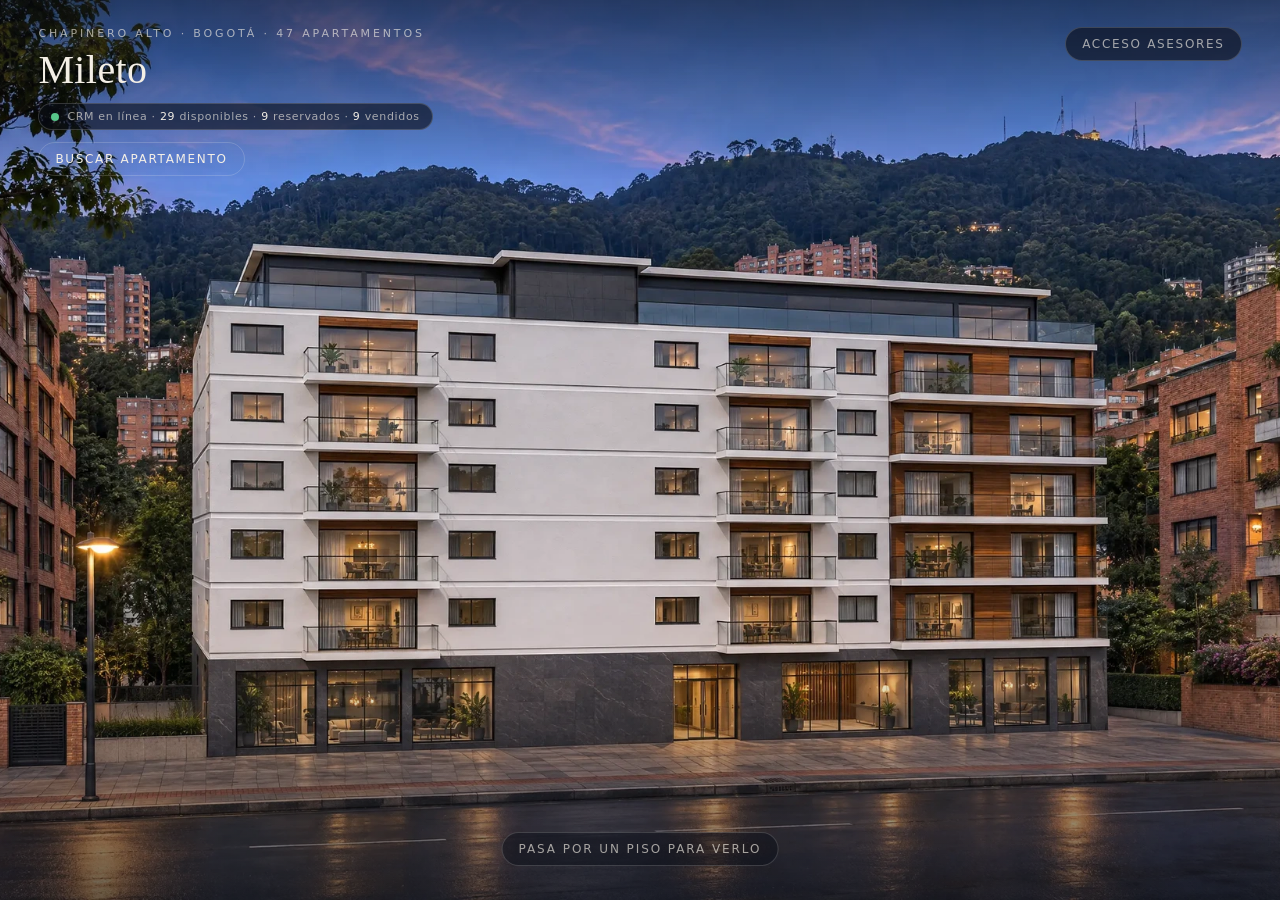
==== index.html @ 4ef86bf5 "Demo del showroom Mileto (sitio estatico) Co-Authored-By: Claude Fable 5.2 <noreply@anthropic.com>" ====
<!doctype html>
<html lang="es">
<head>
<meta charset="utf-8">
<meta name="viewport" content="width=device-width, initial-scale=1, viewport-fit=cover">
<title>Mileto · Showroom</title>
<style>
  :root {
    --fondo: #0a0f1a;
    --tinta: #f4efe6;
    --suave: rgba(244, 239, 230, .64);
    --linea: rgba(244, 239, 230, .18);
    --panel: rgba(10, 14, 24, .78);
    --acento: #e0b073;
    --entra: 900ms;               /* lo que dura meterse de una vista a la siguiente */
    --curva: cubic-bezier(.65, 0, .35, 1);
  }
  * { box-sizing: border-box; }
  html, body { height: 100%; margin: 0; background: var(--fondo); color: var(--tinta); overflow: hidden;
    font-family: "Segoe UI", system-ui, -apple-system, Roboto, Helvetica, Arial, sans-serif;
    -webkit-font-smoothing: antialiased; }
  button { font: inherit; color: inherit; }
  .sobre { font-size: 11px; letter-spacing: .26em; text-transform: uppercase; color: var(--suave); }
  .serif { font-family: Georgia, "Times New Roman", serif; font-weight: 400; }

  /* Tres vistas apiladas: fachada, planta y apartamento. `data-vista` en el
     body dice cual manda; las otras se funden. */
  .vista { position: fixed; inset: 0; opacity: 0; pointer-events: none; transition: opacity 520ms ease; }
  body[data-vista="fachada"] #fachada,
  body[data-vista="planta"] #planta,
  body[data-vista="apto"] #apto,
  body[data-vista="estancia"] #estancia { opacity: 1; pointer-events: auto; transition-delay: 380ms; }

  /* --- enlace con el CRM: el indicador, los avisos y la reserva -------------------- */
  #enlace { display: inline-flex; align-items: center; gap: 8px; margin-top: 10px; padding: 6px 12px; border-radius: 999px;
    background: rgba(10, 14, 24, .62); border: 1px solid var(--linea); font-size: 11px; letter-spacing: .06em;
    color: var(--suave); pointer-events: none; }
  #enlace i { width: 8px; height: 8px; border-radius: 50%; background: #b9534f; flex: none; }
  #enlace.vivo i { background: #57c58a; animation: pulso 2.2s infinite; }
  @keyframes pulso { 0% { box-shadow: 0 0 0 0 rgba(87, 197, 138, .6); } 70% { box-shadow: 0 0 0 8px rgba(87, 197, 138, 0); }
                     100% { box-shadow: 0 0 0 0 rgba(87, 197, 138, 0); } }
  #enlace b { font-weight: 500; color: var(--tinta); }
  #avisos { position: fixed; left: clamp(12px, 2vw, 28px); bottom: clamp(12px, 3vh, 28px); z-index: 40; display: flex;
    flex-direction: column-reverse; gap: 8px; pointer-events: none; max-width: min(360px, calc(100vw - 24px)); }
  .aviso { display: flex; gap: 10px; align-items: flex-start; padding: 11px 14px; border-radius: 8px;
    background: rgba(10, 14, 24, .92); border: 1px solid var(--linea); box-shadow: 0 12px 34px rgba(0, 0, 0, .45);
    font-size: 13px; line-height: 1.4; animation: aviso-entra 420ms var(--curva); transition: opacity 500ms ease, transform 500ms ease; }
  .aviso.fuera { opacity: 0; transform: translateX(-14px); }
  .aviso i { width: 8px; height: 8px; border-radius: 50%; margin-top: 6px; flex: none; background: var(--acento); }
  .aviso.vendido i { background: #8b94a9; } .aviso.disponible i { background: #57c58a; }
  .aviso small { display: block; color: var(--suave); font-size: 11px; letter-spacing: .08em; text-transform: uppercase; margin-top: 2px; }
  @keyframes aviso-entra { from { opacity: 0; transform: translateY(14px); } }
  /* El cambio de estado de una unidad en la planta se ve: un latido. */
  .unidad.latido { animation: latido 1500ms ease; }
  @keyframes latido { 0% { transform: scale(1); } 18% { transform: scale(1.07); } 100% { transform: scale(1); } }
  .unidad.latido .chapa { background: var(--acento); border-color: var(--acento); color: #14100a; }
  #reserva { margin-top: 14px; }
  #reserva form { display: grid; gap: 8px; }
  #reserva input { width: 100%; padding: 9px 11px; border-radius: 3px; border: 1px solid var(--linea);
    background: rgba(244, 239, 230, .06); color: var(--tinta); font: inherit; font-size: 14px; }
  #reserva input:focus { outline: none; border-color: var(--acento); }
  #reserva .boton { margin-top: 0; }
  #reserva .boton[disabled] { opacity: .4; cursor: default; border-color: var(--linea); color: var(--suave); }
  #reserva .boton[disabled]:hover { background: transparent; color: var(--suave); }
  #reserva p { margin: 8px 0 0; font-size: 12px; color: var(--suave); line-height: 1.45; }

  /* --- capas: buscador, comparador y cotizador ------------------------------------- */
  .capa { position: fixed; inset: 0; z-index: 30; display: grid; place-items: center; padding: clamp(8px, 3vw, 40px);
    background: rgba(6, 9, 16, .74); backdrop-filter: blur(10px); -webkit-backdrop-filter: blur(10px);
    opacity: 0; pointer-events: none; transition: opacity 300ms ease-out; }
  .capa.abierta { opacity: 1; pointer-events: auto; }
  .capa .hoja { width: min(960px, 100%); max-height: 100%; display: flex; flex-direction: column; overflow: hidden;
    background: #0e1424; border: 1px solid var(--linea); border-radius: 8px; box-shadow: 0 30px 90px rgba(0, 0, 0, .55);
    transform: translateY(14px); transition: transform 300ms ease-out; }
  #cotizador .hoja { width: min(820px, 100%); }
  .capa.abierta .hoja { transform: none; }
  .capa header { display: flex; align-items: flex-start; justify-content: space-between; gap: 16px; padding: 18px 22px 12px; }
  .capa h2 { margin: 4px 0 0; font-size: clamp(20px, 2.4vw, 28px); }
  .capa .cuerpo { overflow: auto; padding: 0 22px 18px; min-height: 0; }
  .capa .pie { display: flex; align-items: center; justify-content: space-between; gap: 12px; flex-wrap: wrap;
    padding: 12px 22px; border-top: 1px solid var(--linea); font-size: 12px; color: var(--suave); }
  .capa .pie .boton { width: auto; margin: 0; }
  .capa .pie .boton[disabled] { opacity: .35; cursor: default; }
  .capa .pie .boton[disabled]:hover { background: transparent; color: var(--acento); }
  .abre-buscador { pointer-events: auto; margin-top: 12px; display: block; background: rgba(10, 14, 24, .62); }
  .barra .abre-buscador { margin-top: 0; }
  #acceso { position: absolute; z-index: 3; right: clamp(16px, 3vw, 44px); top: clamp(14px, 3vh, 34px); margin: 0;
    text-decoration: none; color: var(--suave); background: rgba(10, 14, 24, .62); }
  /* El panel de asesores vive dentro del showroom: una capa a casi toda la pantalla. */
  #panel-crm { padding: clamp(6px, 1.6vw, 22px); }
  #panel-crm .hoja { width: min(1500px, 100%); height: 100%; }
  #panel-crm header { align-items: center; padding: 12px 18px; border-bottom: 1px solid var(--linea); }
  #panel-crm h2 { font-size: clamp(17px, 2vw, 22px); }
  #marco-crm { flex: 1; width: 100%; min-height: 0; border: 0; background: #0d1220; }
  #acceso:hover, #acceso:focus-visible { color: var(--tinta); }
  .filtros { display: flex; flex-wrap: wrap; gap: 10px 20px; align-items: center; padding: 4px 22px 14px;
    border-bottom: 1px solid var(--linea); }
  .chips { display: flex; gap: 6px; flex-wrap: wrap; }
  .chip { padding: 7px 13px; border-radius: 999px; border: 1px solid var(--linea); background: transparent; cursor: pointer;
    font-size: 12px; color: var(--suave); transition: background 200ms ease, color 200ms ease, border-color 200ms ease; }
  .chip:hover, .chip:focus-visible { border-color: var(--acento); color: var(--tinta); outline: none; }
  .chip[aria-pressed="true"] { background: var(--acento); border-color: var(--acento); color: #14100a; }
  .filtros label, .ajustes label { display: flex; align-items: center; gap: 8px; font-size: 11px; letter-spacing: .12em;
    text-transform: uppercase; color: var(--suave); }
  .filtros label b, .ajustes label b { font-weight: 500; color: var(--tinta); letter-spacing: .02em; text-transform: none; font-size: 13px; }
  .capa select, .capa input[type="number"] { padding: 6px 8px; border-radius: 3px; border: 1px solid var(--linea);
    background: #0e1424; color: var(--tinta); font: inherit; font-size: 13px; }
  .capa input[type="range"], .capa input[type="checkbox"] { accent-color: var(--acento); }
  #b-cuenta { padding: 12px 2px 6px; font-size: 12px; letter-spacing: .1em; text-transform: uppercase; color: var(--suave); }
  .fila-u { display: grid; grid-template-columns: 26px 64px 1fr 96px 150px 104px; gap: 12px; align-items: center;
    padding: 10px 8px; border-bottom: 1px solid rgba(244, 239, 230, .08); border-radius: 3px; cursor: pointer;
    font-size: 14px; outline: none; transition: background 160ms ease, opacity 300ms ease; }
  .fila-u:hover, .fila-u:focus-visible { background: rgba(244, 239, 230, .08); }
  .fila-u.apartado { opacity: .62; } .fila-u.vendido { opacity: .4; }
  .fila-u .n { font-family: Georgia, serif; font-size: 19px; }
  .fila-u .t small { display: block; font-size: 11px; color: var(--suave); letter-spacing: .08em; }
  .fila-u .a, .fila-u .p { font-variant-numeric: tabular-nums; }
  .fila-u .a { color: var(--suave); } .fila-u .e { text-align: right; }
  .fila-u input { width: 16px; height: 16px; cursor: pointer; }
  #buscador .comparacion, #buscador.comparando .resultados, #buscador.comparando .filtros { display: none; }
  #buscador.comparando .comparacion { display: block; }
  .tabla { width: 100%; border-collapse: collapse; font-size: 14px; }
  .tabla th, .tabla td { padding: 10px 10px; text-align: left; border-bottom: 1px solid rgba(244, 239, 230, .1); vertical-align: top; }
  .tabla th { font-weight: 400; font-size: 11px; letter-spacing: .14em; text-transform: uppercase; color: var(--suave); white-space: nowrap; }
  .tabla thead th { font-family: Georgia, serif; font-size: 22px; letter-spacing: 0; text-transform: none; color: var(--tinta); }
  .tabla td.num, .tabla td:last-child.num { text-align: right; font-variant-numeric: tabular-nums; white-space: nowrap; }
  .tabla tr.fuerte td { font-family: Georgia, serif; font-size: 19px; color: var(--acento); }
  .tabla .boton { margin: 0; }
  .ajustes { display: grid; grid-template-columns: 1fr 1fr; gap: 14px 26px; padding: 6px 0 16px; }
  .ajustes label { flex-wrap: wrap; justify-content: space-between; }
  .ajustes input[type="range"] { flex: 1 0 100%; }
  .ajustes input[type="number"] { width: 84px; }
  .letra { margin: 14px 0 0; font-size: 11px; line-height: 1.5; color: rgba(244, 239, 230, .5); }
  #acciones .boton { margin-top: 8px; }
  .par { display: flex; gap: 8px; }
  .par .boton { flex: 1; }
  .boton[aria-pressed="true"] { background: rgba(224, 176, 115, .16); }
  .fila-u .fav { font-style: normal; font-size: 12px; color: var(--acento); margin-left: 4px; }
  #q-form { display: grid; grid-template-columns: 1fr 1fr auto; gap: 8px; margin-top: 18px; }
  #q-form .boton { margin: 0; width: auto; }
  .entrada { width: 100%; padding: 9px 11px; border-radius: 3px; border: 1px solid var(--linea);
    background: rgba(244, 239, 230, .06); color: var(--tinta); font: inherit; font-size: 14px; }
  .entrada:focus { outline: none; border-color: var(--acento); }
  /* En la sala de ventas la pantalla es de todos: nada de enlaces hacia fuera. */
  body.sala { user-select: none; -webkit-user-select: none; }
  body.sala .solo-web { display: none !important; }
  @media (max-width: 760px) {
    .fila-u { grid-template-columns: 24px 50px 1fr auto; }
    .fila-u .a, .fila-u .e { display: none; }
    .ajustes, #q-form { grid-template-columns: 1fr; }
    .capa .pie .boton { flex: 1; }
  }
  /* La cotizacion se guarda en PDF con la impresion del navegador: sale sola, en papel claro. */
  @media print {
    :root { --tinta: #14161c; --suave: #555b66; --linea: #c9ccd3; --acento: #7a5320; }
    html, body { height: auto; overflow: visible; background: #fff; }
    .vista, #avisos, #buscador, #panel-crm, .no-papel { display: none !important; }
    #cotizador { position: static; display: block; padding: 0; opacity: 1; background: none; backdrop-filter: none; }
    #cotizador .hoja { width: 100%; max-height: none; background: #fff; border: 0; box-shadow: none; transform: none; }
    #cotizador .cuerpo { overflow: visible; }
    .letra { color: #555b66; }
  }

  /* --- estancia en 360 grados ------------------------------------------------------- */
  #pano { position: absolute; inset: 0; width: 100%; height: 100%; opacity: 0; pointer-events: none;
    touch-action: none; cursor: grab; transition: opacity 520ms ease; }
  #pano.agarrando { cursor: grabbing; }
  #estancia.con-pano #pano { opacity: 1; pointer-events: auto; }
  #estancia.con-pano.cambiando #pano { opacity: 0; }
  #estancia.con-pano #foto-estancia { visibility: hidden; }
  #saltos { position: absolute; inset: 0; pointer-events: none; overflow: hidden; }
  #estancia:not(.con-pano) #saltos, #estancia:not(.con-pano) #pista-pano { display: none; }
  #pista-pano { bottom: clamp(74px, 12vh, 104px); }
  /* El punto para caminar a otra estancia: un aro en el suelo y su nombre. */
  .salto { position: absolute; transform: translate(-50%, -50%); pointer-events: auto; cursor: pointer;
    display: flex; flex-direction: column; align-items: center; gap: 8px; background: none; border: 0; padding: 6px; }
  .salto i { width: 54px; height: 54px; border-radius: 50%; border: 2px solid rgba(255, 244, 224, .95);
    background: rgba(255, 244, 224, .16); box-shadow: 0 0 0 8px rgba(255, 244, 224, .10), 0 6px 22px rgba(0, 0, 0, .5);
    position: relative; transition: transform 220ms var(--curva), background 220ms ease; }
  .salto i::after { content: ""; position: absolute; left: 50%; top: 50%; width: 12px; height: 12px;
    border-top: 2px solid var(--tinta); border-right: 2px solid var(--tinta);
    transform: translate(-50%, -30%) rotate(-45deg); }
  .salto span { padding: 5px 11px; border-radius: 999px; background: rgba(10, 14, 24, .86); border: 1px solid var(--linea);
    font-size: 11px; letter-spacing: .16em; text-transform: uppercase; color: var(--tinta); white-space: nowrap; }
  .salto:hover i, .salto:focus-visible i { transform: scale(1.14); background: rgba(224, 176, 115, .5); }
  .salto:focus-visible { outline: none; }
  #pestanas button .g360 { margin-left: 7px; font-size: 9px; letter-spacing: .08em; opacity: .7; }

  /* --- estancia: la foto a pantalla completa, con la barra y las pestanas encima --- */
  #estancia { background: #06090f; overflow: hidden; }
  #foto-estancia { position: absolute; inset: 0; }
  #foto-estancia img { position: absolute; inset: 0; width: 100%; height: 100%; object-fit: cover;
    opacity: 0; transform: scale(1.04); transition: opacity 560ms ease, transform 1400ms var(--curva); }
  #foto-estancia img.viva { opacity: 1; transform: none; }
  #foto-estancia.espejo { transform: scaleX(-1); }
  #estancia .velo { position: absolute; inset: 0; pointer-events: none; background:
    linear-gradient(180deg, rgba(6,9,15,.62) 0%, rgba(6,9,15,0) 22%, rgba(6,9,15,0) 70%, rgba(6,9,15,.72) 100%); }
  #estancia .barra { position: absolute; left: 0; right: 0; top: 0; }
  #pestanas { position: absolute; left: 50%; bottom: clamp(14px, 3.4vh, 30px); transform: translateX(-50%);
    display: flex; gap: 6px; padding: 5px; max-width: calc(100vw - 24px); overflow-x: auto;
    background: var(--panel); border: 1px solid var(--linea); border-radius: 999px;
    backdrop-filter: blur(14px); -webkit-backdrop-filter: blur(14px); }
  #pestanas button { background: transparent; border: 0; border-radius: 999px; cursor: pointer; white-space: nowrap;
    padding: 9px 16px; font-size: 11px; letter-spacing: .16em; text-transform: uppercase; color: var(--suave);
    transition: background 200ms ease, color 200ms ease; }
  #pestanas button[aria-current="true"] { background: var(--tinta); color: #10141d; }
  #pestanas button:hover, #pestanas button:focus-visible { color: var(--tinta); outline: none; }
  #pestanas button[aria-current="true"]:hover { color: #10141d; }

  /* --- fachada ------------------------------------------------------------------ */
  #fachada { overflow: hidden; }
  /* El marco tiene la proporcion exacta de la imagen: la foto y las franjas
     comparten coordenadas y no se descuadran al cambiar la ventana. */
  #marco { position: absolute; left: 50%; top: 50%; transform: translate(-50%, -50%) scale(1);
    will-change: transform; transition: transform var(--entra) var(--curva); }
  #marco img { position: absolute; inset: 0; width: 100%; height: 100%; display: block;
    user-select: none; -webkit-user-drag: none; }
  svg.zonas { position: absolute; inset: 0; width: 100%; height: 100%; overflow: visible; }
  svg.zonas .zona { fill: rgba(255, 244, 224, 0); stroke: rgba(255, 240, 214, 0); stroke-width: 1.8;
    vector-effect: non-scaling-stroke; stroke-linejoin: round; cursor: pointer; pointer-events: all;
    transition: fill 180ms ease, stroke 180ms ease; outline: none; }
  #franjas .zona.activo { fill: rgba(255, 244, 224, .20); stroke: rgba(255, 240, 214, .96);
    filter: drop-shadow(0 0 10px rgba(255, 226, 170, .55)); }
  #sombra { position: absolute; inset: 0; pointer-events: none; background:
    linear-gradient(180deg, rgba(8,11,18,.55) 0%, rgba(8,11,18,0) 20%, rgba(8,11,18,0) 72%,
                    rgba(8,11,18,.62) 100%); }
  #cabecera { position: absolute; left: clamp(16px, 3vw, 44px); top: clamp(14px, 3vh, 34px); pointer-events: none; }
  #cabecera h1 { margin: 6px 0 0; font-size: clamp(24px, 3.2vw, 40px); letter-spacing: .01em; }

  #ficha { position: absolute; z-index: 4; min-width: 236px; max-width: 300px; padding: 14px 16px;
    background: var(--panel); border: 1px solid var(--linea); border-radius: 4px;
    backdrop-filter: blur(14px); -webkit-backdrop-filter: blur(14px);
    opacity: 0; transform: translateY(6px); pointer-events: none;
    transition: opacity 200ms ease, transform 200ms ease; }
  #ficha.visible { opacity: 1; transform: none; pointer-events: auto; }
  #ficha .fila { display: flex; align-items: flex-start; gap: 14px; }
  #ficha .num { font-family: Georgia, serif; font-size: 42px; line-height: .9; }
  #ficha .num small { display: block; font-family: "Segoe UI", system-ui, sans-serif; font-size: 10px;
    letter-spacing: .24em; color: var(--suave); margin-bottom: 6px; }
  #ficha h2 { margin: 2px 0 6px; font-size: 19px; }
  #ficha ul { list-style: none; margin: 0; padding: 0; font-size: 13px; line-height: 1.55; color: var(--suave); }
  .boton { margin-top: 12px; width: 100%; padding: 9px 12px; background: transparent; cursor: pointer;
    border: 1px solid rgba(224, 176, 115, .7); border-radius: 2px; color: var(--acento);
    font-size: 11px; letter-spacing: .2em; text-transform: uppercase;
    transition: background 200ms ease, color 200ms ease; }
  .boton:hover, .boton:focus-visible { background: var(--acento); color: #14100a; outline: none; }
  #guia { position: absolute; z-index: 3; height: 1px; background: rgba(255, 240, 214, .8);
    opacity: 0; pointer-events: none; transition: opacity 200ms ease; }
  #guia.visible { opacity: 1; }
  .pista { position: absolute; left: 50%; bottom: clamp(16px, 4vh, 34px); transform: translateX(-50%); z-index: 3;
    font-size: 12px; letter-spacing: .16em; text-transform: uppercase; color: var(--suave);
    padding: 9px 16px; border-radius: 999px; background: rgba(10, 14, 24, .5); border: 1px solid var(--linea);
    pointer-events: none; transition: opacity 500ms ease; white-space: nowrap; }
  .pista.vista-ya { opacity: 0; }

  /* --- planta y apartamento: barra arriba, lamina debajo -------------------------- */
  #planta, #apto { display: grid; grid-template-rows: auto 1fr;
    background: radial-gradient(120% 90% at 50% 40%, #16203a 0%, #0a0f1a 70%); }
  .barra { display: flex; align-items: center; gap: 18px; padding: clamp(12px, 2.4vh, 24px) clamp(16px, 3vw, 44px); }
  .volver { background: transparent; border: 1px solid var(--linea); border-radius: 999px; cursor: pointer;
    padding: 9px 16px; font-size: 12px; letter-spacing: .14em; text-transform: uppercase; white-space: nowrap;
    transition: background 200ms ease; }
  .volver:hover, .volver:focus-visible { background: rgba(244, 239, 230, .12); outline: none; }
  .titulo { flex: 1; min-width: 0; }
  .titulo h2 { margin: 3px 0 0; font-size: clamp(20px, 2.4vw, 30px); white-space: nowrap; overflow: hidden; text-overflow: ellipsis; }
  #pisos { display: flex; gap: 6px; }
  #pisos button { width: 36px; height: 36px; border-radius: 50%; background: transparent; cursor: pointer;
    border: 1px solid var(--linea); font-size: 13px; color: var(--suave);
    transition: background 200ms ease, color 200ms ease, border-color 200ms ease; }
  #pisos button[aria-current="true"] { background: var(--acento); border-color: var(--acento); color: #14100a; }
  #pisos button:hover, #pisos button:focus-visible { border-color: var(--acento); color: var(--tinta); outline: none; }
  #pisos button[aria-current="true"]:hover { color: #14100a; }

  .campo { position: relative; margin: 0 clamp(12px, 3vw, 44px) clamp(12px, 3vh, 34px); min-height: 0; }
  /* El piso no es una lamina: es su casco (pasillo y nucleo) y, encima, la planta
     comercial de cada apartamento como pieza suelta. El conjunto se dimensiona
     por script a la proporcion del casco, y cada pieza va en porcentaje. */
  #lamina { position: absolute; left: 50%; top: 50%; transform: translate(-50%, -50%) scale(1);
    transition: transform var(--entra) var(--curva); }
  #lamina > img { position: absolute; inset: 0; width: 100%; height: 100%; opacity: 0;
    transition: opacity 520ms ease; filter: drop-shadow(0 22px 40px rgba(0, 0, 0, .45)); }
  #lamina > img.viva { opacity: 1; }
  #unidades { position: absolute; inset: 0; }
  /* Cada apartamento llega por su cuenta, uno detras de otro. El relleno es
     solo hacia atras: al terminar, la pieza vuelve a obedecer a sus clases. */
  .unidad { position: absolute; padding: 0; border: 0; background: none; cursor: pointer; outline: none;
    animation: llega 760ms var(--curva) backwards;
    transition: transform 280ms var(--curva); }
  .unidad img { position: absolute; inset: 0; width: 100%; height: 100%; pointer-events: none;
    filter: drop-shadow(0 8px 14px rgba(0, 0, 0, .40)); transition: filter 320ms ease; }
  .unidad.activo, .unidad:focus-visible { transform: translateY(-1.6%) scale(1.035); z-index: 3; }
  .unidad.activo img, .unidad:focus-visible img {
    filter: drop-shadow(0 22px 30px rgba(0, 0, 0, .62)) brightness(1.07) saturate(1.05); }
  /* El estado se dice con luz, no con semaforo: lo vendido se apaga, lo
     apartado se vela, lo disponible queda encendido. */
  .unidad.apartado img { filter: drop-shadow(0 8px 14px rgba(0, 0, 0, .40)) grayscale(.5) brightness(.70); }
  .unidad.vendido img { filter: drop-shadow(0 8px 14px rgba(0, 0, 0, .40)) grayscale(.92) brightness(.42); }
  .unidad.apartado.activo img { filter: drop-shadow(0 22px 30px rgba(0, 0, 0, .62)) grayscale(.35) brightness(.86); }
  .unidad.vendido.activo img { filter: drop-shadow(0 22px 30px rgba(0, 0, 0, .62)) grayscale(.9) brightness(.55); }
  .chapa { position: absolute; transform: translate(-50%, -50%); padding: 4px 11px; border-radius: 999px;
    background: rgba(10, 14, 24, .84); border: 1px solid var(--linea); color: var(--tinta);
    font-size: clamp(10px, 1vw, 13px); letter-spacing: .08em; white-space: nowrap; pointer-events: none;
    transition: background 240ms ease, color 240ms ease, border-color 240ms ease; }
  .unidad.activo .chapa { background: var(--acento); border-color: var(--acento); color: #14100a; }
  .unidad.vendido .chapa, .unidad.apartado .chapa { color: var(--suave); }
  .zona-rotulo { position: absolute; transform: translate(-50%, -50%); text-align: center; pointer-events: none;
    padding: 6px 12px; border-radius: 4px; background: rgba(10, 14, 24, .78); border: 1px solid var(--linea);
    font-size: clamp(10px, 1vw, 13px); white-space: nowrap; animation: llega-rotulo 760ms var(--curva) backwards; }
  .zona-rotulo small { display: block; color: var(--suave); font-size: .86em; margin-top: 2px; }
  @keyframes llega { from { opacity: 0; transform: translateY(28px) scale(.955); } }
  /* El rotulo ya lleva su propio centrado en `transform`: su llegada lo conserva. */
  @keyframes llega-rotulo { from { opacity: 0; transform: translate(-50%, calc(-50% + 22px)); } }
  .estado { display: inline-block; padding: 3px 9px; border-radius: 999px; font-size: 10px; letter-spacing: .18em;
    text-transform: uppercase; border: 1px solid var(--linea); color: var(--suave); }
  .estado.disponible { border-color: var(--acento); color: var(--acento); }
  .estado.vendido { opacity: .7; text-decoration: line-through; }
  #leyenda { position: absolute; left: 0; bottom: 0; display: flex; gap: 16px; font-size: 11px;
    letter-spacing: .14em; text-transform: uppercase; color: var(--suave); pointer-events: none; }
  #leyenda i { display: inline-block; width: 12px; height: 12px; margin-right: 6px; vertical-align: -2px; border-radius: 2px;
    border: 1px solid rgba(244, 239, 230, .5); background: #fcfbf8; }
  #leyenda i { background: #d9b98c; }
  #leyenda i.apartado { background: #8f8a80; }
  #leyenda i.vendido { background: #46464a; }
  #nota-demo { margin-top: 14px; font-size: 11px; line-height: 1.5; color: rgba(244, 239, 230, .42); }
  #rotulo { position: absolute; z-index: 3; padding: 8px 12px; border-radius: 4px; background: rgba(10, 14, 24, .92);
    border: 1px solid var(--linea); font-size: 13px; white-space: nowrap; pointer-events: none;
    opacity: 0; transform: translate(-50%, 6px); transition: opacity 160ms ease, transform 160ms ease; }
  #rotulo.visible { opacity: 1; transform: translate(-50%, 0); }
  #rotulo b { font-family: Georgia, serif; font-weight: 400; font-size: 16px; margin-right: 8px; }
  #rotulo span { color: var(--suave); }

  /* --- apartamento ---------------------------------------------------------------- */
  #apto .campo { display: grid; grid-template-columns: 1fr minmax(240px, 320px); gap: clamp(12px, 2.4vw, 32px);
    align-items: center; }
  #escena-apto { position: relative; width: 100%; height: 100%; min-height: 0; }
  #corte { position: absolute; left: 50%; top: 50%; transform: translate(-50%, -50%); border-radius: 8px; overflow: hidden;
    box-shadow: 0 30px 80px rgba(0, 0, 0, .45); }
  #corte img { position: absolute; inset: 0; width: 100%; height: 100%; }
  #corte.espejo img { transform: scaleX(-1); }
  .punto { position: absolute; width: 18px; height: 18px; margin: -9px 0 0 -9px; border-radius: 50%; padding: 0;
    background: rgba(255, 244, 224, .95); border: 0; cursor: pointer;
    box-shadow: 0 0 0 5px rgba(255, 244, 224, .22), 0 2px 10px rgba(0, 0, 0, .5);
    transition: transform 180ms ease, box-shadow 180ms ease, background 180ms ease; }
  .punto:hover, .punto:focus-visible, .punto.activo { transform: scale(1.25); background: var(--acento);
    box-shadow: 0 0 0 8px rgba(224, 176, 115, .3), 0 2px 12px rgba(0, 0, 0, .6); outline: none; }
  .punto i { position: absolute; left: 50%; bottom: 26px; transform: translateX(-50%); padding: 5px 9px; border-radius: 3px;
    background: rgba(10, 14, 24, .92); border: 1px solid var(--linea); font-style: normal; font-size: 12px;
    letter-spacing: .04em; white-space: nowrap; color: var(--tinta); opacity: 0; pointer-events: none;
    transition: opacity 160ms ease; }
  .punto:hover i, .punto:focus-visible i, .punto.activo i { opacity: 1; }
  /* Sin foto todavia: el punto informa, pero no invita a entrar. */
  .punto.sin-foto { width: 10px; height: 10px; margin: -5px 0 0 -5px; background: rgba(255, 244, 224, .6);
    box-shadow: 0 0 0 3px rgba(255, 244, 224, .14); cursor: default; }
  #estancias li.con-foto { cursor: pointer; }
  #estancias li.con-foto span:first-child::after { content: "  ›"; color: var(--acento); }
  #datos { align-self: center; max-height: 100%; overflow: auto; padding: 4px 2px; }
  #datos h3 { margin: 4px 0 14px; font-size: clamp(24px, 2.6vw, 34px); }
  #datos .cifras { display: grid; grid-template-columns: 1fr 1fr; gap: 12px 16px; padding: 14px 0;
    border-top: 1px solid var(--linea); border-bottom: 1px solid var(--linea); }
  #datos .cifras b { display: block; font-family: Georgia, serif; font-weight: 400; font-size: 22px; }
  #datos .cifras span { font-size: 11px; letter-spacing: .16em; text-transform: uppercase; color: var(--suave); }
  #estancias { list-style: none; margin: 12px 0 0; padding: 0; }
  #estancias li { display: flex; justify-content: space-between; gap: 12px; padding: 7px 6px; font-size: 14px;
    border-radius: 3px; cursor: default; color: var(--suave); transition: background 160ms ease, color 160ms ease; }
  #estancias li.activo { background: rgba(244, 239, 230, .1); color: var(--tinta); }
  #estancias li span:last-child { font-variant-numeric: tabular-nums; }

  @media (max-width: 760px) {
    #ficha { left: 12px !important; right: 12px; top: auto !important; bottom: 14px; max-width: none; }
    #guia { display: none; }
    .barra { flex-wrap: wrap; row-gap: 10px; }
    #pisos { width: 100%; justify-content: space-between; }
    #apto .campo { grid-template-columns: 1fr; grid-template-rows: minmax(0, 1fr) auto; }
    #datos { max-height: 38vh; }
  }
  @media (prefers-reduced-motion: reduce) { :root { --entra: 200ms; } }
</style>
</head>
<body data-vista="fachada">

<section id="fachada" class="vista" aria-label="Fachada del edificio">
  <div id="marco">
    <img src="fachada/fachada_atardecer.webp" alt="Fachada del edificio al atardecer, en Bogotá" draggable="false">
    <svg id="franjas" class="zonas" viewBox="0 0 1600 900" preserveAspectRatio="none" role="group" aria-label="Pisos del edificio"></svg>
  </div>
  <div id="sombra"></div>
  <div id="cabecera">
    <div class="sobre" id="c-lugar">Bogotá · 47 apartamentos</div>
    <h1 class="serif" id="c-nombre">Mileto</h1>
    <div id="enlace"><i></i><span id="enlace-txt">Conectando con el CRM…</span></div>
    <button class="volver abre-buscador">Buscar apartamento</button>
  </div>
  <button class="volver solo-web" id="acceso">Acceso asesores</button>
  <div id="guia"></div>
  <aside id="ficha" aria-live="polite">
    <div class="fila">
      <div class="num"><small>PISO</small><span id="f-num"></span></div>
      <div>
        <h2 class="serif" id="f-titulo"></h2>
        <ul id="f-lista"></ul>
      </div>
    </div>
    <button class="boton" id="f-ver">Ver la planta</button>
  </aside>
  <div class="pista" id="pista-fachada">Pasa por un piso para verlo</div>
</section>

<section id="planta" class="vista" aria-label="Planta del piso">
  <div class="barra">
    <button class="volver" id="a-fachada">← Fachada</button>
    <div class="titulo">
      <div class="sobre" id="p-sobre"></div>
      <h2 class="serif" id="p-titulo"></h2>
    </div>
    <button class="volver abre-buscador">Buscar</button>
    <nav id="pisos" aria-label="Cambiar de piso"></nav>
  </div>
  <div class="campo" id="campo-planta">
    <div id="lamina">
      <img id="hoja-a" alt="">
      <img id="hoja-b" alt="">
      <div id="unidades" role="group" aria-label="Apartamentos del piso"></div>
    </div>
    <div id="rotulo"></div>
    <div class="pista" id="pista-planta">Elige un apartamento</div>
    <div id="leyenda"><span><i></i>Disponible</span><span><i class="apartado"></i>Reservado</span><span><i class="vendido"></i>Vendido</span></div>
  </div>
</section>

<section id="apto" class="vista" aria-label="Apartamento">
  <div class="barra">
    <button class="volver" id="a-planta">← Planta</button>
    <div class="titulo">
      <div class="sobre" id="u-sobre"></div>
      <h2 class="serif" id="u-titulo"></h2>
    </div>
  </div>
  <div class="campo">
    <div id="escena-apto"><div id="corte"><img id="corte-img" alt=""></div></div>
    <aside id="datos">
      <div class="sobre" id="d-sobre"></div>
      <h3 class="serif" id="d-titulo"></h3>
      <div class="cifras" id="d-cifras"></div>
      <ul id="estancias"></ul>
      <div id="reserva"></div>
      <div id="acciones"></div>
      <p id="nota-demo"></p>
    </aside>
  </div>
</section>

<section id="estancia" class="vista" aria-label="Estancia">
  <div id="foto-estancia">
    <img id="foto-a" alt="">
    <img id="foto-b" alt="">
  </div>
  <canvas id="pano" aria-label="Vista de 360 grados; arrastra para mirar alrededor"></canvas>
  <div class="velo"></div>
  <div id="saltos"></div>
  <div class="pista" id="pista-pano">Arrastra para mirar alrededor</div>
  <div class="barra">
    <button class="volver" id="a-apto">← Apartamento</button>
    <div class="titulo">
      <div class="sobre" id="e-sobre"></div>
      <h2 class="serif" id="e-titulo"></h2>
    </div>
  </div>
  <nav id="pestanas" aria-label="Cambiar de estancia"></nav>
</section>

<div id="buscador" class="capa" role="dialog" aria-modal="true" aria-label="Buscar apartamento" inert>
  <div class="hoja">
    <header>
      <div><div class="sobre" id="b-sobre"></div><h2 class="serif" id="b-titulo">Encuentra tu apartamento</h2></div>
      <button class="volver cerrar">Cerrar</button>
    </header>
    <div class="filtros">
      <div class="chips" id="b-tipos" role="group" aria-label="Tipología"></div>
      <label>Piso <select id="b-piso"></select></label>
      <label>Hasta <input type="range" id="b-tope"> <b id="b-tope-txt"></b></label>
      <label><input type="checkbox" id="b-libres" checked> Solo disponibles</label>
      <label><input type="checkbox" id="b-favoritos"> Mis favoritos</label>
    </div>
    <div class="cuerpo resultados">
      <div id="b-cuenta" aria-live="polite"></div>
      <div id="b-lista"></div>
    </div>
    <div class="cuerpo comparacion"><table class="tabla" id="b-tabla"></table></div>
    <div class="pie">
      <span id="b-nota">Marca hasta 3 apartamentos para compararlos</span>
      <button class="boton" id="b-comparar" disabled>Comparar</button>
    </div>
  </div>
</div>

<div id="panel-crm" class="capa" role="dialog" aria-modal="true" aria-label="Panel de asesores" inert>
  <div class="hoja">
    <header>
      <div><div class="sobre">Acceso asesores · demostración</div><h2 class="serif">Panel de ventas y cartera</h2></div>
      <button class="volver cerrar">Volver al showroom</button>
    </header>
    <iframe id="marco-crm" title="Panel de ventas y cartera"></iframe>
  </div>
</div>

<div id="cotizador" class="capa" role="dialog" aria-modal="true" aria-label="Cotización" inert>
  <div class="hoja">
    <header>
      <div><div class="sobre" id="q-sobre"></div><h2 class="serif" id="q-titulo"></h2></div>
      <button class="volver cerrar no-papel">Cerrar</button>
    </header>
    <div class="cuerpo">
      <div class="ajustes no-papel">
        <label>Cuota inicial <b id="q-inicial-txt"></b><input type="range" id="q-inicial" min="10" max="50" step="5"></label>
        <label>Meses para pagarla <b id="q-meses-txt"></b><input type="range" id="q-meses" min="6" max="36" step="1"></label>
        <label>Plazo del crédito <b id="q-anios-txt"></b><input type="range" id="q-anios" min="5" max="20" step="1"></label>
        <label>Tasa efectiva anual (%) <input type="number" id="q-tasa" min="0" max="30" step="0.1"></label>
      </div>
      <table class="tabla" id="q-tabla"></table>
      <p class="letra" id="q-letra"></p>
      <form id="q-form" class="no-papel">
        <input class="entrada" name="nombre" placeholder="Nombre" maxlength="60" autocomplete="off" required>
        <input class="entrada" name="telefono" placeholder="Celular" maxlength="24" inputmode="tel" autocomplete="off" required>
        <button class="boton" type="submit">Que me contacte un asesor</button>
      </form>
      <p class="letra no-papel">Demostración: los datos viajan al CRM simulado junto con esta cotización y no se guardan en ningún sistema real.</p>
    </div>
    <div class="pie no-papel solo-web">
      <button class="boton" id="q-pdf">Guardar en PDF</button>
      <button class="boton" id="q-whatsapp">Enviar por WhatsApp</button>
    </div>
  </div>
</div>

<div id="avisos" aria-live="polite"></div>

<script src="crm.js"></script>
<script>
(() => {
  // Lo que hay en cada piso. Las cifras salen de `edificio_piloto.py`.
  const TIPO = { titulo: "Planta tipo", planta: "piso-tipo",
    lista: ["9 apartamentos", "4 de dos alcobas · 103 m²", "5 aparta-estudios · 43 m²"] };
  const PISOS = {
    1: { titulo: "Acceso y zonas comunes", planta: "piso-1",
         lista: ["Lobby con recepción", "Coworking, gimnasio y salón social", "2 locales comerciales"] },
    2: TIPO, 3: TIPO, 4: TIPO, 5: TIPO, 6: TIPO,
    7: { titulo: "Penthouses", planta: "piso-7",
         lista: ["2 penthouses · 219 m²", "3 alcobas, 3 baños y baño social", "Terraza en dos frentes"] },
  };
  const PROPORCION = 16 / 9;
  const SVG = "http://www.w3.org/2000/svg";
  const $ = (id) => document.getElementById(id);
  const m2 = (v) => String(v).replace(".", ",") + " m²";
  const cuerpo = document.body, marco = $("marco"), lamina = $("lamina");
  const ficha = $("ficha"), guia = $("guia"), rotulo = $("rotulo");
  const tactil = window.matchMedia("(hover: none)").matches;

  let PLANTAS = {}, TIPOLOGIAS = {}, DATOS = { unidades: {} };
  const ESTADO = { disponible: "Disponible", apartado: "Reservado", vendido: "Vendido" };
  const pesos = (v) => "$" + Math.round(v / 1e6).toLocaleString("es-CO") + " millones";
  const unidad = (piso, u) => DATOS.unidades[numeroDe(piso, u)] || {};
  let franjas = {};            // piso -> { el, caja }
  let pisoActivo = null;       // franja resaltada en la fachada
  let pisoEnPlanta = null;
  let unidadActiva = null;     // zona resaltada en la planta
  let unidadAbierta = null;
  const vista = () => cuerpo.dataset.vista;

  // ============ fachada ==============================================================
  function encajarFachada() {
    const vw = window.innerWidth, vh = window.innerHeight;
    let w = Math.max(vw, vh * PROPORCION);          // cubrir
    // El edificio ocupa el 60 % central de la imagen: en una pantalla vertical
    // cubrir del todo lo cortaria. Se limita para que ese tramo quepa entero.
    w = Math.min(w, vw / 0.66);
    marco.style.width = w + "px";
    marco.style.height = (w / PROPORCION) + "px";
    if (pisoActivo) situarFicha(pisoActivo);
  }

  function situarFicha(piso) {
    if (window.innerWidth <= 760) return;           // en movil la ficha va anclada abajo
    const r = marco.getBoundingClientRect(), c = franjas[piso].caja;
    const b = { x0: r.left + c[0] * r.width, y0: r.top + c[1] * r.height,
                x1: r.left + c[2] * r.width, y1: r.top + c[3] * r.height };
    const f = ficha.getBoundingClientRect(), cy = (b.y0 + b.y1) / 2;
    let x = b.x1 + 46, alLado = true;
    if (x + f.width > window.innerWidth - 16) { x = b.x0 - 46 - f.width; alLado = false; }
    if (x < 16) {
      // No cabe a ningun lado del edificio: se va a la esquina del cielo, sin
      // linea. Encima de la fachada taparia los pisos de al lado.
      ficha.style.left = (window.innerWidth - f.width - 16) + "px";
      ficha.style.top = "16px";
      guia.style.width = "0px";
      return;
    }
    const y = Math.max(84, Math.min(window.innerHeight - f.height - 16, cy - f.height / 2));
    ficha.style.left = x + "px";
    ficha.style.top = y + "px";
    const desde = alLado ? b.x1 : x + f.width, hasta = alLado ? x : b.x0;
    guia.style.left = Math.min(desde, hasta) + "px";
    guia.style.top = cy + "px";
    guia.style.width = Math.abs(hasta - desde) + "px";
  }

  function resaltarPiso(piso) {
    if (vista() !== "fachada" || piso === pisoActivo) return;
    if (pisoActivo) franjas[pisoActivo].el.classList.remove("activo");
    pisoActivo = piso;
    if (!piso) { ficha.classList.remove("visible"); guia.classList.remove("visible"); return; }
    const d = PISOS[piso];
    franjas[piso].el.classList.add("activo");
    $("f-num").textContent = piso;
    $("f-titulo").textContent = d.titulo;
    pintarFichaPiso(piso);
    ficha.classList.add("visible");
    guia.classList.add("visible");
    $("pista-fachada").classList.add("vista-ya");
    situarFicha(piso);
  }

  // ============ planta ================================================================
  const hojas = [$("hoja-a"), $("hoja-b")];
  let hojaViva = 0;

  function encajarLamina() {
    const d = pisoEnPlanta && PLANTAS[PISOS[pisoEnPlanta].planta];
    if (!d) return;
    const campo = $("campo-planta");
    let escala = Math.min(campo.clientWidth / d.ancho, campo.clientHeight / d.alto);
    // En un celular en vertical, un piso apaisado encajado a lo ancho queda del
    // tamano de un sello. Se le da media altura de pantalla y se desliza de lado.
    const estrecho = campo.clientWidth < campo.clientHeight * 0.8;
    if (estrecho) escala = Math.max(escala, campo.clientHeight * 0.52 / d.alto);
    const w = d.ancho * escala;
    lamina.style.width = w + "px";
    lamina.style.height = (d.alto * escala) + "px";
    campo.style.overflowX = w > campo.clientWidth + 1 ? "auto" : "";
    lamina.style.left = w > campo.clientWidth + 1 ? (w / 2) + "px" : "";
  }

  function numeroDe(piso, u) { return piso === 7 ? u.numero : `${piso}${u.numero}`; }

  function mostrarPlano(piso, retardo = 0) {
    const info = PISOS[piso], d = PLANTAS[info.planta];
    pisoEnPlanta = piso;
    resaltarUnidad(null);
    $("p-sobre").textContent = "Piso " + piso;
    $("p-titulo").textContent = info.titulo + " · " + info.lista[0];
    for (const b of $("pisos").children) b.setAttribute("aria-current", String(Number(b.dataset.piso) === piso));
    encajarLamina();

    // el casco del piso: pasillo, vestibulo y nucleo
    const actual = hojas[hojaViva];
    if (actual.dataset.imagen !== d.imagen) {
      const otra = hojas[1 - hojaViva];
      otra.onload = () => { actual.classList.remove("viva"); otra.classList.add("viva"); };
      otra.dataset.imagen = d.imagen;
      otra.alt = `Planta del piso ${piso}: ${info.titulo}`;
      otra.src = d.imagen;
      if (otra.complete && otra.naturalWidth) otra.onload();
      hojaViva = 1 - hojaViva;
    } else {
      actual.classList.add("viva");
    }

    // los apartamentos, uno a uno. Se crean de nuevo en cada piso: asi la
    // llegada escalonada se repite al cambiar de nivel.
    const capa = $("unidades");
    capa.replaceChildren();
    d.unidades.forEach((u, k) => {
      const t = TIPOLOGIAS[u.tipologia], du = unidad(piso, u), m = u.marco, numero = numeroDe(piso, u);
      const el = document.createElement("button");
      el.className = "unidad " + (du.estado || "");
      el.style.left = (m[0] * 100) + "%";
      el.style.top = (m[1] * 100) + "%";
      el.style.width = ((m[2] - m[0]) * 100) + "%";
      el.style.height = ((m[3] - m[1]) * 100) + "%";
      el.style.animationDelay = (retardo + k * 75) + "ms";
      el.setAttribute("aria-label",
        `Apartamento ${numero}: ${t.titulo}, ${m2(t.interior_m2)}` +
        (du.estado ? `, ${ESTADO[du.estado].toLowerCase()}` : ""));
      const img = document.createElement("img");
      img.src = t.planta;
      img.alt = "";
      img.draggable = false;
      // La misma planta sirve para las cuatro orientaciones: se voltea.
      img.style.transform = `scale(${u.voltea_x ? -1 : 1}, ${u.voltea_y ? -1 : 1})`;
      el.appendChild(img);
      const chapa = document.createElement("span");
      chapa.className = "chapa";
      chapa.textContent = numero + (du.estado === "vendido" ? " · Vendido" : du.estado === "apartado" ? " · Reservado" : "");
      chapa.style.left = (((u.caja[0] + u.caja[2]) / 2 - m[0]) / (m[2] - m[0]) * 100) + "%";
      chapa.style.top = (((u.caja[1] + u.caja[3]) / 2 - m[1]) / (m[3] - m[1]) * 100) + "%";
      el.appendChild(chapa);
      el.addEventListener("pointerenter", (ev) => { if (ev.pointerType === "mouse") resaltarUnidad(k); });
      el.addEventListener("pointerleave", (ev) => { if (ev.pointerType === "mouse") resaltarUnidad(null); });
      el.addEventListener("focus", () => resaltarUnidad(k));
      el.addEventListener("click", () => {
        if (tactil && unidadActiva !== k) { resaltarUnidad(k); return; }
        abrirApto(k);
      });
      capa.appendChild(el);
    });
    // un piso sin apartamentos (el 1) rotula sus zonas
    (d.zonas || []).forEach((z, k) => {
      const r = document.createElement("div");
      r.className = "zona-rotulo";
      r.style.left = (z.x * 100) + "%";
      r.style.top = (z.y * 100) + "%";
      r.style.animationDelay = (retardo + k * 60) + "ms";
      r.innerHTML = `${z.nombre}<small>${m2(z.m2)}</small>`;
      capa.appendChild(r);
    });
    $("pista-planta").style.display = d.unidades.length ? "" : "none";
    $("leyenda").style.display = d.unidades.length ? "" : "none";
  }

  function resaltarUnidad(k) {
    const capa = $("unidades");
    if (unidadActiva !== null && capa.children[unidadActiva]) capa.children[unidadActiva].classList.remove("activo");
    unidadActiva = k;
    if (k === null || k === undefined) { unidadActiva = null; rotulo.classList.remove("visible"); return; }
    const u = PLANTAS[PISOS[pisoEnPlanta].planta].unidades[k], t = TIPOLOGIAS[u.tipologia];
    capa.children[k].classList.add("activo");
    const du = unidad(pisoEnPlanta, u);
    rotulo.innerHTML = `<b>${numeroDe(pisoEnPlanta, u)}</b>${t.titulo} <span>· ${m2(t.interior_m2)}` +
      (du.precio ? ` · ${du.estado === "vendido" ? "Vendido" : pesos(du.precio)}` +
                   (du.estado === "apartado" ? " · Reservado" : "") : "") + `</span>`;
    const r = lamina.getBoundingClientRect(), c = $("campo-planta").getBoundingClientRect();
    rotulo.style.left = ($("campo-planta").scrollLeft + r.left - c.left + (u.caja[0] + u.caja[2]) / 2 * r.width) + "px";
    rotulo.style.top = Math.max(4, r.top - c.top + u.marco[1] * r.height - 46) + "px";
    rotulo.classList.add("visible");
    $("pista-planta").classList.add("vista-ya");
  }

  // ============ apartamento ============================================================
  function encajarCorte() {
    if (!unidadAbierta) return;
    const t = TIPOLOGIAS[unidadAbierta.u.tipologia], e = $("escena-apto");
    const escala = Math.min(e.clientWidth / t.ancho, e.clientHeight / t.alto);
    $("corte").style.width = (t.ancho * escala) + "px";
    $("corte").style.height = (t.alto * escala) + "px";
  }

  function abrirApto(k) {
    const u = PLANTAS[PISOS[pisoEnPlanta].planta].unidades[k], t = TIPOLOGIAS[u.tipologia];
    const numero = numeroDe(pisoEnPlanta, u);
    unidadAbierta = { k, u, piso: pisoEnPlanta };
    CRM.ver(numero);                       // el CRM sabe que unidades se miran
    rotulo.classList.remove("visible");
    // La lamina crece con origen en el apartamento elegido mientras se funde.
    lamina.style.transformOrigin = `${(u.caja[0] + u.caja[2]) / 2 * 100}% ${(u.caja[1] + u.caja[3]) / 2 * 100}%`;
    lamina.style.transform = "translate(-50%, -50%) scale(2.4)";

    $("u-sobre").textContent = `Piso ${pisoEnPlanta} · Apartamento ${numero}`;
    $("u-titulo").textContent = t.titulo;
    $("d-sobre").textContent = "Apartamento " + numero;
    $("d-titulo").textContent = t.titulo;
    pintarFichaApto();
    $("nota-demo").textContent = DATOS.nota || "";

    const corte = $("corte");
    corte.classList.toggle("espejo", u.espejo);
    $("corte-img").src = t.imagen;
    $("corte-img").alt = `Corte isométrico del apartamento ${numero}, ${t.titulo}`;
    corte.querySelectorAll(".punto").forEach((p) => p.remove());
    const lista = $("estancias");
    lista.replaceChildren();
    const activar = (id, si) => {
      corte.querySelectorAll(".punto").forEach((p) => p.classList.toggle("activo", si && p.dataset.id === id));
      for (const li of lista.children) li.classList.toggle("activo", si && li.dataset.id === id);
    };
    for (const e of t.estancias) {
      const li = document.createElement("li");
      li.dataset.id = e.id;
      li.innerHTML = `<span>${e.nombre}</span><span>${m2(e.m2)}</span>`;
      li.addEventListener("pointerenter", () => activar(e.id, true));
      li.addEventListener("pointerleave", () => activar(e.id, false));
      if (e.foto || e.pano) { li.classList.add("con-foto"); li.addEventListener("click", () => abrirEstancia(e.id)); }
      lista.appendChild(li);
      if (e.x === null || e.x === undefined) continue;
      const p = document.createElement("button");
      p.className = (e.foto || e.pano) ? "punto" : "punto sin-foto";
      if (e.foto || e.pano) p.addEventListener("click", () => abrirEstancia(e.id));
      p.dataset.id = e.id;
      // En un apartamento reflejado la imagen va volteada, y sus puntos con ella.
      p.style.left = ((u.espejo ? 1 - e.x : e.x) * 100) + "%";
      p.style.top = (e.y * 100) + "%";
      p.setAttribute("aria-label", `${e.nombre}, ${m2(e.m2)}`);
      p.innerHTML = `<i>${e.nombre} · ${m2(e.m2)}</i>`;
      p.addEventListener("pointerenter", () => activar(e.id, true));
      p.addEventListener("pointerleave", () => activar(e.id, false));
      p.addEventListener("focus", () => activar(e.id, true));
      p.addEventListener("blur", () => activar(e.id, false));
      corte.appendChild(p);
    }
    cuerpo.dataset.vista = "apto";
    encajarCorte();
    history.replaceState(null, "", `#apto-${pisoEnPlanta}-${k + 1}`);
    setTimeout(() => $("a-planta").focus({ preventScroll: true }), 950);
  }

  function cerrarApto() {
    if (vista() !== "apto") return;
    cuerpo.dataset.vista = "planta";
    lamina.style.transform = "translate(-50%, -50%) scale(1)";
    unidadAbierta = null;
    history.replaceState(null, "", "#piso-" + pisoEnPlanta);
  }


  // ============ enlace con el CRM ======================================================
  // El estado de cada unidad no es de la pagina: llega del CRM y puede cambiar
  // mientras alguien la mira. Cada cambio se refleja donde este el visitante.
  function pintarFichaApto() {
    if (!unidadAbierta) return;
    const { u, piso } = unidadAbierta, t = TIPOLOGIAS[u.tipologia], du = unidad(piso, u), numero = numeroDe(piso, u);
    $("d-cifras").innerHTML =
      `<div><b>${m2(t.interior_m2)}</b><span>Área interior</span></div>` +
      `<div><b>${m2(t.exterior_m2)}</b><span>Balcón y terraza</span></div>` +
      `<div><b>${t.alcobas}</b><span>Distribución</span></div>` +
      `<div><b>${t.banos}</b><span>Baños</span></div>` +
      (du.precio
        ? `<div><b>${pesos(du.precio)}</b><span>Precio</span></div>` +
          `<div><b><span class="estado ${du.estado}">${ESTADO[du.estado]}</span></b><span>Estado</span></div>`
        : "");
    const guardado = favoritos.has(numero);
    $("acciones").innerHTML =
      (du.estado === "vendido" ? "" : `<button class="boton" id="cotizar">Cotizar plan de pagos</button>`) +
      `<button class="boton solo-web" id="asesor">Hablar con un asesor</button>` +
      `<div class="par"><button class="boton" id="favorito" aria-pressed="${guardado}">${guardado ? "♥ Guardado" : "♡ Guardar"}</button>` +
      `<button class="boton solo-web" id="compartir">Compartir</button></div>`;
    if ($("cotizar")) $("cotizar").addEventListener("click", () => abrirCotizador(numero));
    $("asesor").addEventListener("click", () => window.open(enlaceWhatsapp(numero, false), "_blank", "noopener"));
    $("favorito").addEventListener("click", () => { alternarFavorito(numero); pintarFichaApto(); });
    $("compartir").addEventListener("click", () => compartir(numero));
    const caja = $("reserva");
    if (du.estado !== "disponible") {
      caja.innerHTML = `<button class="boton" disabled>${du.estado === "vendido" ? "Unidad vendida" : "Unidad reservada"}</button>`;
      return;
    }
    caja.innerHTML = `<button class="boton" id="reservar">Reservar esta unidad</button>`;
    $("reservar").addEventListener("click", () => {
      caja.innerHTML = `<form id="form-reserva"><input name="nombre" placeholder="Nombre del cliente" autocomplete="off" maxlength="60" required>` +
        `<button class="boton" type="submit">Enviar reserva al CRM</button></form>` +
        `<p>Demostración: la reserva viaja al CRM simulado y la unidad cambia de estado en todas las pantallas.</p>`;
      const f = $("form-reserva");
      f.nombre.focus();
      f.addEventListener("submit", async (ev) => {
        ev.preventDefault();
        const nombre = f.nombre.value.trim();
        if (!nombre) return;
        f.querySelector("button").disabled = true;
        await CRM.cambiar(numero, "apartado", { cliente: nombre, asesor: "Showroom", origen: "showroom" });
      });
    });
  }

  function pintarFichaPiso(piso) {
    const d = PISOS[piso];
    const delPiso = Object.values(DATOS.unidades).filter((x) => x.piso === piso);
    const libres = delPiso.filter((x) => x.estado === "disponible");
    const extra = !delPiso.length ? [] : libres.length
      ? [`${libres.length} disponibles · desde ${pesos(Math.min(...libres.map((x) => x.precio)))}`]
      : ["Sin unidades disponibles"];
    $("f-lista").innerHTML = d.lista.concat(extra).map((t) => `<li>${t}</li>`).join("");
  }

  function pintarEnlace() {
    const c = CRM.cuenta();
    $("enlace").classList.toggle("vivo", CRM.enLinea);
    $("enlace-txt").innerHTML = CRM.enLinea
      ? `CRM en línea · <b>${c.disponible}</b> disponibles · <b>${c.apartado}</b> reservados · <b>${c.vendido}</b> vendidos`
      : "Sin conexión con el CRM, reintentando…";
  }

  function avisar(ev) {
    const texto = { apartado: "acaba de ser reservado", vendido: "acaba de venderse", disponible: "vuelve a estar disponible" }[ev.estado];
    const a = document.createElement("div");
    a.className = "aviso " + ev.estado;
    a.innerHTML = `<i></i><div>Apartamento <b>${ev.numero}</b> ${texto}<small>CRM · en vivo</small></div>`;
    $("avisos").appendChild(a);
    while ($("avisos").children.length > 3) $("avisos").firstChild.remove();
    setTimeout(() => { a.classList.add("fuera"); setTimeout(() => a.remove(), 520); }, 5200);
  }

  function alCambiarCrm(ev) {
    if (ev.tipo !== "reinicio" && ev.tipo !== "cambio") return;      // consultas e interesados: son del panel
    if (ev.tipo === "reinicio") {
      for (const [n, u] of Object.entries(CRM.estado.unidades)) if (DATOS.unidades[n]) DATOS.unidades[n].estado = u.estado;
      if (vista() === "planta") mostrarPlano(pisoEnPlanta);
    } else if (DATOS.unidades[ev.numero]) {
      DATOS.unidades[ev.numero].estado = ev.estado;
      avisar(ev);
      // en la planta: la pieza de esa unidad cambia y late
      if (pisoEnPlanta) {
        const lista = PLANTAS[PISOS[pisoEnPlanta].planta].unidades;
        const k = lista.findIndex((u) => numeroDe(pisoEnPlanta, u) === ev.numero);
        const el = k >= 0 ? $("unidades").children[k] : null;
        if (el && el.classList.contains("unidad")) {
          el.classList.remove("disponible", "apartado", "vendido", "latido");
          void el.offsetWidth;                       // reinicia la animacion
          el.classList.add(ev.estado, "latido");
          el.querySelector(".chapa").textContent = ev.numero +
            (ev.estado === "vendido" ? " · Vendido" : ev.estado === "apartado" ? " · Reservado" : "");
          setTimeout(() => el.classList.remove("latido"), 1600);
        }
      }
    }
    if ($("buscador").classList.contains("abierta")) pintarBuscador();
    if (unidadAbierta) pintarFichaApto();
    if (pisoActivo && vista() === "fachada") pintarFichaPiso(pisoActivo);
    pintarEnlace();
  }

  // ============ visor de 360 grados =====================================================
  // La panoramica es una imagen equirectangular: su centro mira a la fachada
  // (+Y del plano) y la longitud crece hacia +X. Un sombreador la proyecta
  // segun hacia donde mira el visitante; no hay geometria, solo una imagen.
  const pano = (() => {
    const lienzo = $("pano"), saltos = $("saltos");
    const gl = lienzo.getContext("webgl2") || lienzo.getContext("webgl");
    if (!gl) return null;
    const esGl2 = typeof WebGL2RenderingContext !== "undefined" && gl instanceof WebGL2RenderingContext;
    const compilar = (tipo, fuente) => { const s = gl.createShader(tipo); gl.shaderSource(s, fuente); gl.compileShader(s); return s; };
    const prog = gl.createProgram();
    gl.attachShader(prog, compilar(gl.VERTEX_SHADER,
      "attribute vec2 p; varying vec2 v; void main(){ v = p; gl_Position = vec4(p, 0.0, 1.0); }"));
    gl.attachShader(prog, compilar(gl.FRAGMENT_SHADER, `
      precision highp float;
      varying vec2 v;
      uniform sampler2D t;
      uniform float giro, alza, tangente, aspecto, espejo;
      void main() {
        vec3 f = vec3(sin(giro) * cos(alza), cos(giro) * cos(alza), sin(alza));
        vec3 r = vec3(cos(giro), -sin(giro), 0.0);
        vec3 u = vec3(-sin(giro) * sin(alza), -cos(giro) * sin(alza), cos(alza));
        vec3 d = normalize(f + r * v.x * tangente * aspecto + u * v.y * tangente);
        float lon = atan(d.x, d.y), lat = asin(clamp(d.z, -1.0, 1.0));
        float s = lon / 6.28318530718 + 0.5;
        gl_FragColor = texture2D(t, vec2(mix(s, 1.0 - s, espejo), 0.5 - lat / 3.14159265359));
      }`));
    gl.linkProgram(prog);
    gl.useProgram(prog);
    const buf = gl.createBuffer();
    gl.bindBuffer(gl.ARRAY_BUFFER, buf);
    gl.bufferData(gl.ARRAY_BUFFER, new Float32Array([-1, -1, 3, -1, -1, 3]), gl.STATIC_DRAW);
    const loc = gl.getAttribLocation(prog, "p");
    gl.enableVertexAttribArray(loc);
    gl.vertexAttribPointer(loc, 2, gl.FLOAT, false, 0, 0);
    const U = {};
    for (const n of ["giro", "alza", "tangente", "aspecto", "espejo"]) U[n] = gl.getUniformLocation(prog, n);
    const textura = gl.createTexture();
    gl.bindTexture(gl.TEXTURE_2D, textura);
    gl.texParameteri(gl.TEXTURE_2D, gl.TEXTURE_MIN_FILTER, gl.LINEAR);
    gl.texParameteri(gl.TEXTURE_2D, gl.TEXTURE_MAG_FILTER, gl.LINEAR);
    // Solo WebGL2 deja repetir una textura que no es potencia de dos; repetirla
    // en horizontal es lo que evita una raya en la costura de la vuelta.
    gl.texParameteri(gl.TEXTURE_2D, gl.TEXTURE_WRAP_S, esGl2 ? gl.REPEAT : gl.CLAMP_TO_EDGE);
    gl.texParameteri(gl.TEXTURE_2D, gl.TEXTURE_WRAP_T, gl.CLAMP_TO_EDGE);

    const estado = { giro: 0, alza: 0, campo: 78, vGiro: 0, vAlza: 0, espejo: false, lista: false,
                     paseo: true, destinos: [], cargada: "" };
    let arrastre = null, antes = performance.now();

    function ajustar() {
      const dpr = Math.min(window.devicePixelRatio || 1, 2);
      const w = Math.round(lienzo.clientWidth * dpr), h = Math.round(lienzo.clientHeight * dpr);
      if (lienzo.width !== w || lienzo.height !== h) { lienzo.width = w; lienzo.height = h; }
      gl.viewport(0, 0, lienzo.width, lienzo.height);
    }

    function pintar() {
      if (!estado.lista) return;
      ajustar();
      const tangente = Math.tan(estado.campo * Math.PI / 360), aspecto = lienzo.width / Math.max(1, lienzo.height);
      gl.uniform1f(U.giro, estado.giro);
      gl.uniform1f(U.alza, estado.alza);
      gl.uniform1f(U.tangente, tangente);
      gl.uniform1f(U.aspecto, aspecto);
      gl.uniform1f(U.espejo, estado.espejo ? 1 : 0);
      gl.drawArrays(gl.TRIANGLES, 0, 3);
      // Los puntos para caminar: cada uno es una direccion del plano, que se
      // proyecta a la pantalla con la misma camara que la imagen.
      const g = estado.giro, a = estado.alza;
      const f = [Math.sin(g) * Math.cos(a), Math.cos(g) * Math.cos(a), Math.sin(a)];
      const r = [Math.cos(g), -Math.sin(g), 0];
      const u = [-Math.sin(g) * Math.sin(a), -Math.cos(g) * Math.sin(a), Math.cos(a)];
      const punto = (p, q) => p[0] * q[0] + p[1] * q[1] + p[2] * q[2];
      for (const d of estado.destinos) {
        const z = punto(d.dir, f);
        if (z < 0.12) { d.el.style.display = "none"; continue; }
        const x = punto(d.dir, r) / z / (tangente * aspecto), y = punto(d.dir, u) / z / tangente;
        d.el.style.display = Math.abs(x) > 1.1 || Math.abs(y) > 1.1 ? "none" : "";
        d.el.style.left = ((x * 0.5 + 0.5) * 100) + "%";
        d.el.style.top = ((0.5 - y * 0.5) * 100) + "%";
      }
    }

    function latido(ahora) {
      const dt = Math.min(0.05, (ahora - antes) / 1000);
      antes = ahora;
      if (vista() === "estancia" && estado.lista) {
        if (!arrastre) {
          if (estado.paseo) estado.giro += 0.05 * dt;            // una vuelta lenta, hasta que alguien toca
          estado.giro += estado.vGiro * dt;
          estado.alza = Math.max(-1.15, Math.min(1.15, estado.alza + estado.vAlza * dt));
          estado.vGiro *= Math.pow(0.03, dt);
          estado.vAlza *= Math.pow(0.03, dt);
        }
        pintar();
      }
      requestAnimationFrame(latido);
    }
    requestAnimationFrame(latido);

    lienzo.addEventListener("pointerdown", (ev) => {
      lienzo.setPointerCapture(ev.pointerId);
      arrastre = { x: ev.clientX, y: ev.clientY, t: performance.now() };
      estado.paseo = false;
      estado.vGiro = estado.vAlza = 0;
      lienzo.classList.add("agarrando");
      $("pista-pano").classList.add("vista-ya");
    });
    lienzo.addEventListener("pointermove", (ev) => {
      if (!arrastre) return;
      const porPixel = (estado.campo * Math.PI / 180) / Math.max(1, lienzo.clientHeight);
      const ahora = performance.now(), dt = Math.max(1, ahora - arrastre.t) / 1000;
      // Se arrastra la imagen, no la camara: mover a la derecha gira a la izquierda.
      const dg = -(ev.clientX - arrastre.x) * porPixel * (estado.espejo ? -1 : 1);
      const da = (ev.clientY - arrastre.y) * porPixel;
      estado.giro += dg;
      estado.alza = Math.max(-1.15, Math.min(1.15, estado.alza + da));
      estado.vGiro = 0.6 * estado.vGiro + 0.4 * dg / dt;
      estado.vAlza = 0.6 * estado.vAlza + 0.4 * da / dt;
      arrastre = { x: ev.clientX, y: ev.clientY, t: ahora };
    });
    const soltar = () => { arrastre = null; lienzo.classList.remove("agarrando"); };
    lienzo.addEventListener("pointerup", soltar);
    lienzo.addEventListener("pointercancel", soltar);
    lienzo.addEventListener("wheel", (ev) => {
      ev.preventDefault();
      estado.campo = Math.max(42, Math.min(96, estado.campo + ev.deltaY * 0.04));
    }, { passive: false });

    return {
      estado,
      // Carga una panoramica. `mira` es el rumbo inicial (radianes desde la
      // fachada); `destinos` son [{rumbo, caida, etiqueta, ir}].
      abrir(ruta, espejo, mira, destinos, alListo) {
        estado.espejo = espejo;
        saltos.replaceChildren();
        estado.destinos = destinos.map((d) => {
          const el = document.createElement("button");
          el.className = "salto";
          el.innerHTML = `<i></i><span>${d.etiqueta}</span>`;
          el.setAttribute("aria-label", "Ir a " + d.etiqueta);
          el.addEventListener("click", d.ir);
          saltos.appendChild(el);
          const rumbo = espejo ? -d.rumbo : d.rumbo;
          return { el, dir: [Math.sin(rumbo) * Math.cos(d.caida), Math.cos(rumbo) * Math.cos(d.caida), Math.sin(d.caida)] };
        });
        const img = new Image();
        img.onload = () => {
          gl.bindTexture(gl.TEXTURE_2D, textura);
          gl.pixelStorei(gl.UNPACK_FLIP_Y_WEBGL, false);
          gl.texImage2D(gl.TEXTURE_2D, 0, gl.RGB, gl.RGB, gl.UNSIGNED_BYTE, img);
          estado.giro = espejo ? -mira : mira;
          estado.alza = -0.05;
          estado.vGiro = estado.vAlza = 0;
          estado.lista = true;
          estado.cargada = ruta;
          pintar();
          alListo && alListo();
        };
        img.src = ruta;
      },
      cerrar() { estado.lista = false; estado.destinos = []; saltos.replaceChildren(); },
    };
  })();

  // ============ estancia ===============================================================
  const fotos = [$("foto-a"), $("foto-b")];
  let fotoViva = 0, estanciaAbierta = null;

  function abrirEstancia(id) {
    if (!unidadAbierta) return;
    const t = TIPOLOGIAS[unidadAbierta.u.tipologia];
    const e = t.estancias.find((x) => x.id === id && (x.foto || x.pano));
    if (!e) return;
    const viene = estanciaAbierta && t.estancias.find((x) => x.id === estanciaAbierta);
    const numero = numeroDe(unidadAbierta.piso, unidadAbierta.u);
    estanciaAbierta = id;
    $("e-sobre").textContent = `Apartamento ${numero} · ${t.titulo}`;
    $("e-titulo").textContent = `${e.nombre} · ${m2(e.m2)}`;
    // Un apartamento reflejado se ve reflejado tambien por dentro.
    $("foto-estancia").classList.toggle("espejo", unidadAbierta.u.espejo);

    // Con panoramica, la estancia se recorre; sin ella, se ensena su foto fija.
    const lugar = $("estancia"), espejo = unidadAbierta.u.espejo;
    if (e.pano && pano) {
      const destinos = (e.pasos || []).map((otro) => t.estancias.find((x) => x.id === otro))
        .filter((x) => x && x.pano && x.pos && e.pos).map((x) => {
          const dx = x.pos[0] - e.pos[0], dy = x.pos[1] - e.pos[1], lejos = Math.hypot(dx, dy);
          // El aro se pinta en el suelo, a medio camino hacia la otra estancia.
          return { rumbo: Math.atan2(dx, dy), caida: -Math.atan2(1.55, Math.max(2.6, lejos * 0.8)),
                   etiqueta: x.nombre, ir: () => abrirEstancia(x.id) };
        });
      // Se entra mirando hacia donde se venia caminando; la primera vez, a la fachada.
      const mira = viene && viene.pos && e.pos
        ? Math.atan2(e.pos[0] - viene.pos[0], e.pos[1] - viene.pos[1]) : 0;
      const yaEstaba = lugar.classList.contains("con-pano");
      lugar.classList.add("con-pano");
      if (yaEstaba) lugar.classList.add("cambiando");
      setTimeout(() => pano.abrir(e.pano, espejo, mira, destinos, () => lugar.classList.remove("cambiando")),
                 yaEstaba ? 380 : 0);
    } else {
      lugar.classList.remove("con-pano", "cambiando");
      pano && pano.cerrar();
    }

    const actual = fotos[fotoViva];
    if (!e.foto) {
      actual.classList.remove("viva");
    } else if (actual.dataset.foto !== e.foto) {
      const otra = fotos[1 - fotoViva];
      otra.onload = () => { actual.classList.remove("viva"); otra.classList.add("viva"); };
      otra.dataset.foto = e.foto;
      otra.alt = `${e.nombre} del apartamento ${numero}`;
      otra.src = e.foto;
      if (otra.complete && otra.naturalWidth) otra.onload();
      fotoViva = 1 - fotoViva;
    } else {
      actual.classList.add("viva");
    }

    const barra = $("pestanas");
    barra.replaceChildren();
    for (const x of t.estancias.filter((y) => y.foto || y.pano)) {
      const b = document.createElement("button");
      b.innerHTML = x.nombre + (x.pano ? '<span class="g360">360°</span>' : "");
      b.setAttribute("aria-current", String(x.id === id));
      b.addEventListener("click", () => abrirEstancia(x.id));
      barra.appendChild(b);
    }
    if (vista() !== "estancia") {
      // El corte se acerca al punto elegido mientras se funde con la foto.
      const corte = $("corte"), px = unidadAbierta.u.espejo ? 1 - e.x : e.x;
      corte.style.transition = "transform var(--entra) var(--curva)";
      corte.style.transformOrigin = `${px * 100}% ${e.y * 100}%`;
      corte.style.transform = "translate(-50%, -50%) scale(2.4)";
      cuerpo.dataset.vista = "estancia";
      setTimeout(() => $("a-apto").focus({ preventScroll: true }), 950);
    }
    history.replaceState(null, "", `#apto-${unidadAbierta.piso}-${unidadAbierta.k + 1}-${id}`);
  }

  function cerrarEstancia() {
    if (vista() !== "estancia") return;
    cuerpo.dataset.vista = "apto";
    $("corte").style.transform = "translate(-50%, -50%) scale(1)";
    for (const f of fotos) f.classList.remove("viva");
    $("estancia").classList.remove("con-pano", "cambiando");
    pano && pano.cerrar();
    estanciaAbierta = null;
    history.replaceState(null, "", `#apto-${unidadAbierta.piso}-${unidadAbierta.k + 1}`);
  }

  // ============ buscador, comparador, cotizador y WhatsApp ==============================
  // `?modo=sala` es la pantalla de la sala de ventas: pantalla completa, sin
  // enlaces hacia fuera y de vuelta a la fachada cuando nadie la toca.
  const parametros = new URLSearchParams(location.search);
  const SALA = parametros.get("modo") === "sala";
  const ESPERA = Math.max(5, Number(parametros.get("espera")) || 90) * 1000;
  cuerpo.classList.toggle("sala", SALA);

  // Favoritos: en casa se quedan en el navegador; en la sala duran lo que la visita.
  const CLAVE_FAV = "mileto-favoritos-v1";
  const favoritos = new Set();
  if (!SALA) { try { for (const n of JSON.parse(localStorage.getItem(CLAVE_FAV) || "[]")) favoritos.add(String(n)); } catch (e) { /* nada */ } }
  function alternarFavorito(numero) {
    if (!favoritos.delete(numero)) favoritos.add(numero);
    if (!SALA) { try { localStorage.setItem(CLAVE_FAV, JSON.stringify([...favoritos])); } catch (e) { /* sin sitio */ } }
    notar(favoritos.has(numero) ? `Apartamento ${numero} guardado en tus favoritos` : `Apartamento ${numero} quitado de tus favoritos`);
  }

  function notar(texto) {
    const a = document.createElement("div"), d = document.createElement("div");
    a.className = "aviso";
    d.textContent = texto;
    a.append(document.createElement("i"), d);
    $("avisos").appendChild(a);
    while ($("avisos").children.length > 3) $("avisos").firstChild.remove();
    setTimeout(() => { a.classList.add("fuera"); setTimeout(() => a.remove(), 520); }, 4200);
  }

  async function compartir(numero) {
    const x = localizar(numero);
    const url = `${location.origin}${location.pathname}#apto-${x.piso}-${x.k + 1}`;
    const titulo = `${DATOS.edificio.nombre} · Apartamento ${numero}`;
    try {
      if (navigator.share) { await navigator.share({ title: titulo, text: `${titulo} · ${x.t.titulo}, ${pesos(x.d.precio)}`, url }); return; }
      await navigator.clipboard.writeText(url);
      notar("Enlace del apartamento copiado");
    } catch (e) {
      if (e && e.name !== "AbortError") notar("No se pudo copiar el enlace: " + url);
    }
  }

  const filtro = { tipologia: "", piso: 0, tope: 0, libres: true, favoritos: false };
  const elegidas = [];                       // numeros marcados para comparar (maximo 3)
  const plan = { inicial: 30, meses: 24, anios: 15, tasa: 12, separacion: 10e6 };
  let cotizada = null;
  const dinero = (v) => "$" + Math.round(v).toLocaleString("es-CO");
  const capaAbierta = () => document.querySelector(".capa.abierta");

  function abrirCapa(id) {
    const c = $(id);
    c.inert = false;
    c.classList.add("abierta");
    setTimeout(() => c.querySelector(".cerrar").focus({ preventScroll: true }), 60);
  }
  function cerrarCapa() {
    const c = capaAbierta();
    if (!c) return false;
    c.classList.remove("abierta");
    c.inert = true;
    return true;
  }

  function localizar(numero) {
    const d = DATOS.unidades[numero];
    if (!d) return null;
    const k = PLANTAS[PISOS[d.piso].planta].unidades.findIndex((u) => numeroDe(d.piso, u) === numero);
    return k < 0 ? null : { numero, piso: d.piso, k, d, t: TIPOLOGIAS[d.tipologia] };
  }

  // Desde cualquier vista, hasta la ficha de una unidad.
  function irAUnidad(numero) {
    const x = localizar(numero);
    if (!x) return;
    cerrarCapa();
    if (vista() === "estancia") cerrarEstancia();
    if (vista() === "apto") cerrarApto();
    if (vista() === "fachada") entrarPiso(x.piso); else mostrarPlano(x.piso);
    abrirApto(x.k);
  }

  function prepararBuscador() {
    const precios = Object.values(DATOS.unidades).map((u) => u.precio);
    const tope = $("b-tope"), paso = 10e6;
    tope.min = Math.ceil(Math.min(...precios) / paso) * paso;
    tope.max = Math.ceil(Math.max(...precios) / paso) * paso;
    tope.step = paso;
    tope.value = filtro.tope = Number(tope.max);
    const chips = [["", "Todas"]].concat(Object.keys(TIPOLOGIAS).map((c) => [c, TIPOLOGIAS[c].titulo]));
    $("b-tipos").innerHTML = chips.map(([c, t]) => `<button class="chip" data-t="${c}" aria-pressed="${c === ""}">${t}</button>`).join("");
    const pisos = [...new Set(Object.values(DATOS.unidades).map((u) => u.piso))].sort();
    $("b-piso").innerHTML = `<option value="0">Todos</option>` + pisos.map((p) => `<option value="${p}">${p}</option>`).join("");
    $("b-sobre").textContent = DATOS.edificio.nombre + " · " + DATOS.edificio.lugar;

    $("b-tipos").addEventListener("click", (ev) => {
      const b = ev.target.closest(".chip");
      if (!b) return;
      filtro.tipologia = b.dataset.t;
      for (const c of $("b-tipos").children) c.setAttribute("aria-pressed", String(c === b));
      pintarBuscador();
    });
    $("b-piso").addEventListener("change", (ev) => { filtro.piso = Number(ev.target.value); pintarBuscador(); });
    tope.addEventListener("input", () => { filtro.tope = Number(tope.value); pintarBuscador(); });
    $("b-libres").addEventListener("change", (ev) => { filtro.libres = ev.target.checked; pintarBuscador(); });
    $("b-favoritos").addEventListener("change", (ev) => { filtro.favoritos = ev.target.checked; pintarBuscador(); });
    $("b-lista").addEventListener("click", (ev) => {
      const fila = ev.target.closest(".fila-u");
      if (!fila) return;
      if (ev.target.closest("input")) { marcar(fila.dataset.n, ev.target); return; }
      irAUnidad(fila.dataset.n);
    });
    $("b-lista").addEventListener("keydown", (ev) => {
      if (ev.key === "Enter" && ev.target.classList.contains("fila-u")) irAUnidad(ev.target.dataset.n);
    });
    $("b-comparar").addEventListener("click", () => {
      const si = !$("buscador").classList.contains("comparando");
      $("buscador").classList.toggle("comparando", si);
      pintarBuscador();
    });
    $("b-tabla").addEventListener("click", (ev) => {
      const b = ev.target.closest("button[data-n]");
      if (b) irAUnidad(b.dataset.n);
    });
    for (const b of document.querySelectorAll(".abre-buscador")) b.addEventListener("click", abrirBuscador);
    for (const b of document.querySelectorAll(".capa .cerrar")) b.addEventListener("click", cerrarCapa);
    for (const c of document.querySelectorAll(".capa")) c.addEventListener("pointerdown", (ev) => { if (ev.target === c) cerrarCapa(); });
  }

  function marcar(numero, casilla) {
    const i = elegidas.indexOf(numero);
    if (i >= 0) elegidas.splice(i, 1);
    else if (elegidas.length < 3) elegidas.push(numero);
    else casilla.checked = false;
    pintarPieBuscador();
  }

  function pintarPieBuscador() {
    const comparando = $("buscador").classList.contains("comparando");
    $("b-comparar").disabled = !comparando && elegidas.length < 2;
    $("b-comparar").textContent = comparando ? "← Resultados" : `Comparar${elegidas.length ? " (" + elegidas.length + ")" : ""}`;
    $("b-titulo").textContent = comparando ? "Comparación" : "Encuentra tu apartamento";
    $("b-nota").textContent = comparando ? (DATOS.nota || "")
      : elegidas.length === 3 ? "Tres elegidos: es el máximo para comparar" : "Marca hasta 3 apartamentos para compararlos";
  }

  function abrirBuscador() {
    $("buscador").classList.remove("comparando");
    pintarBuscador();
    abrirCapa("buscador");
  }

  function pintarBuscador() {
    $("b-tope-txt").textContent = pesos(filtro.tope);
    const lista = Object.keys(DATOS.unidades).map(localizar).filter(Boolean)
      .filter((x) => (!filtro.tipologia || x.d.tipologia === filtro.tipologia) && (!filtro.piso || x.piso === filtro.piso) &&
                     x.d.precio <= filtro.tope && (!filtro.libres || x.d.estado === "disponible") &&
                     (!filtro.favoritos || favoritos.has(x.numero)))
      .sort((a, b) => a.d.precio - b.d.precio || a.numero.localeCompare(b.numero));
    $("b-cuenta").textContent = lista.length
      ? `${lista.length} ${lista.length === 1 ? "apartamento" : "apartamentos"} · desde ${pesos(lista[0].d.precio)}`
      : "Ningún apartamento cumple estos filtros";
    $("b-lista").innerHTML = lista.map((x) =>
      `<div class="fila-u ${x.d.estado}" data-n="${x.numero}" tabindex="0" role="button" aria-label="Apartamento ${x.numero}, ${x.t.titulo}, ${pesos(x.d.precio)}, ${ESTADO[x.d.estado]}">` +
      `<input type="checkbox" aria-label="Comparar el ${x.numero}" ${elegidas.includes(x.numero) ? "checked" : ""}>` +
      `<span class="n">${x.numero}${favoritos.has(x.numero) ? '<i class="fav" aria-label="favorito">♥</i>' : ""}</span>` +
      `<span class="t">${x.t.titulo}<small>Piso ${x.piso} · ${x.t.alcobas}</small></span>` +
      `<span class="a">${m2(x.t.interior_m2)}</span>` +
      `<span class="p">${pesos(x.d.precio)}</span>` +
      `<span class="e"><span class="estado ${x.d.estado}">${ESTADO[x.d.estado]}</span></span></div>`).join("");

    const cols = elegidas.map(localizar).filter(Boolean);
    const fila = (nombre, f, clase = "") => `<tr class="${clase}"><th>${nombre}</th>${cols.map((x) => `<td>${f(x)}</td>`).join("")}</tr>`;
    $("b-tabla").innerHTML = `<thead><tr><th></th>${cols.map((x) => `<th>${x.numero}</th>`).join("")}</tr></thead><tbody>` +
      fila("Precio", (x) => pesos(x.d.precio), "fuerte") +
      fila("Estado", (x) => `<span class="estado ${x.d.estado}">${ESTADO[x.d.estado]}</span>`) +
      fila("Tipología", (x) => x.t.titulo) +
      fila("Piso", (x) => x.piso) +
      fila("Área interior", (x) => m2(x.t.interior_m2)) +
      fila("Balcón y terraza", (x) => m2(x.t.exterior_m2)) +
      fila("Distribución", (x) => x.t.alcobas) +
      fila("Baños", (x) => x.t.banos) +
      fila("Cuota mensual estimada", (x) => dinero(calcular(x.d.precio).cuota)) +
      fila("", (x) => `<button class="boton" data-n="${x.numero}">Ver apartamento</button>`) + `</tbody>`;
    pintarPieBuscador();
  }

  // El plan de pagos habitual: cuota inicial repartida durante la obra y el
  // saldo con credito o leasing. Todo se puede mover; nada es una oferta.
  function calcular(precio) {
    const inicial = precio * plan.inicial / 100;
    const separacion = Math.min(plan.separacion, inicial);
    const credito = precio - inicial;
    const i = Math.pow(1 + plan.tasa / 100, 1 / 12) - 1, n = plan.anios * 12;
    const cuota = i > 0 ? credito * i / (1 - Math.pow(1 + i, -n)) : credito / n;
    return { inicial, separacion, cuotaObra: (inicial - separacion) / plan.meses, credito, cuota, ingresos: cuota / 0.30 };
  }

  function abrirCotizador(numero) {
    cotizada = localizar(numero);
    if (!cotizada) return;
    $("q-inicial").value = plan.inicial; $("q-meses").value = plan.meses;
    $("q-anios").value = plan.anios; $("q-tasa").value = plan.tasa;
    pintarCotizacion();
    abrirCapa("cotizador");
  }

  function pintarCotizacion() {
    const x = cotizada, c = calcular(x.d.precio);
    $("q-sobre").textContent = `${DATOS.edificio.nombre} · ${DATOS.edificio.lugar}`;
    $("q-titulo").textContent = `Cotización · Apartamento ${x.numero}`;
    $("q-inicial-txt").textContent = plan.inicial + " %";
    $("q-meses-txt").textContent = plan.meses + " meses";
    $("q-anios-txt").textContent = plan.anios + " años";
    const f = (nombre, valor, clase = "") => `<tr class="${clase}"><th>${nombre}</th><td class="num">${valor}</td></tr>`;
    $("q-tabla").innerHTML = `<tbody>` +
      f("Apartamento", `${x.t.titulo} · piso ${x.piso} · ${m2(x.t.interior_m2)}`) +
      f("Precio", dinero(x.d.precio)) +
      f(`Cuota inicial (${plan.inicial} %)`, dinero(c.inicial)) +
      f("Separación", dinero(c.separacion)) +
      f(`${plan.meses} cuotas mensuales durante la obra`, dinero(c.cuotaObra), "fuerte") +
      f(`Valor a financiar (${100 - plan.inicial} %)`, dinero(c.credito)) +
      f(`Cuota mensual estimada del crédito · ${plan.anios} años · ${String(plan.tasa).replace(".", ",")} % E.A.`, dinero(c.cuota), "fuerte") +
      f("Ingresos familiares sugeridos", dinero(c.ingresos)) + `</tbody>`;
    $("q-letra").textContent = `Simulación de referencia del ${new Date().toLocaleDateString("es-CO")}. ` +
      "La tasa, el plazo y la aprobación del crédito dependen de la entidad financiera; los ingresos sugeridos suponen una cuota " +
      "de hasta el 30 % del ingreso. No constituye una oferta. " + (DATOS.nota || "");
  }

  function enlaceWhatsapp(numero, conPlan) {
    const x = localizar(numero);
    let texto = `Hola, me interesa el apartamento ${numero} de ${DATOS.edificio.nombre} ` +
      `(${x.t.titulo}, piso ${x.piso}, ${pesos(x.d.precio)}).`;
    if (conPlan) {
      const c = calcular(x.d.precio);
      texto += ` Hice esta cotización: cuota inicial del ${plan.inicial} % (${dinero(c.inicial)}), separación de ` +
        `${dinero(c.separacion)} y ${plan.meses} cuotas de ${dinero(c.cuotaObra)}; crédito a ${plan.anios} años con cuota ` +
        `estimada de ${dinero(c.cuota)}. ¿Me pueden confirmar las condiciones?`;
    } else {
      texto += " ¿Me pueden dar más información?";
    }
    return `https://wa.me/${(DATOS.contacto || {}).whatsapp || ""}?text=${encodeURIComponent(texto)}`;
  }

  for (const [id, clave] of [["q-inicial", "inicial"], ["q-meses", "meses"], ["q-anios", "anios"], ["q-tasa", "tasa"]]) {
    $(id).addEventListener("input", (ev) => {
      const v = Number(ev.target.value);
      if (!Number.isFinite(v) || v < 0 || ev.target.value === "") return;
      plan[clave] = v;
      pintarCotizacion();
    });
  }
  // Quien cotiza puede dejar sus datos: llegan al CRM con la unidad y el plan que armo.
  $("q-form").addEventListener("submit", async (ev) => {
    ev.preventDefault();
    const f = ev.target, nombre = f.nombre.value.trim(), telefono = f.telefono.value.trim();
    if (!nombre || !telefono || !cotizada) return;
    const c = calcular(cotizada.d.precio), boton = f.querySelector("button");
    boton.disabled = true;
    const hecho = await CRM.interesado({ numero: cotizada.numero, nombre, telefono, origen: SALA ? "sala" : "showroom",
      plan: `${plan.inicial} % inicial · ${plan.meses} cuotas de ${dinero(c.cuotaObra)} · crédito a ${plan.anios} años, ${dinero(c.cuota)}/mes` })
      .catch(() => null);
    boton.disabled = false;
    if (!hecho) { notar("No se pudieron enviar los datos; inténtalo de nuevo"); return; }
    f.reset();
    notar(`Gracias, ${nombre}: un asesor te contactará por el apartamento ${cotizada.numero}`);
  });

  // La pantalla de la sala vuelve sola al principio cuando la visita se va.
  function reiniciarVisita() {
    cerrarCapa();
    if (vista() === "estancia") cerrarEstancia();
    if (vista() === "apto") cerrarApto();
    if (vista() === "planta") volverAFachada();
    setTimeout(() => { if (vista() === "fachada") resaltarPiso(null); }, 800);
    elegidas.length = 0;
    favoritos.clear();
    Object.assign(plan, DATOS.financiacion || {});
    Object.assign(filtro, { tipologia: "", piso: 0, tope: Number($("b-tope").max), libres: true, favoritos: false });
    $("b-tope").value = filtro.tope; $("b-piso").value = "0"; $("b-libres").checked = true; $("b-favoritos").checked = false;
    for (const c of $("b-tipos").children) c.setAttribute("aria-pressed", String(c.dataset.t === ""));
    $("q-form").reset();
    $("buscador").classList.remove("comparando");
  }
  if (SALA) {
    let reposo = null;
    const despertar = () => { clearTimeout(reposo); reposo = setTimeout(reiniciarVisita, ESPERA); };
    for (const t of ["pointerdown", "pointermove", "keydown", "wheel"]) window.addEventListener(t, despertar, { passive: true });
    window.addEventListener("contextmenu", (ev) => ev.preventDefault());
    window.addEventListener("pointerdown", () => {
      const raiz = document.documentElement;
      if (!document.fullscreenElement && raiz.requestFullscreen) raiz.requestFullscreen().catch(() => {});
    });
    despertar();
  }

  // El panel de asesores se abre encima del showroom, sin salir de la pagina.
  // Se carga la primera vez que se pide; despues sigue vivo y al dia.
  function abrirPanel(seccion) {
    const marco = $("marco-crm");
    const ruta = "crm.html?dentro=1" + (seccion === "cartera" ? "#cartera" : "");
    if (!marco.getAttribute("src")) marco.src = ruta;
    abrirCapa("panel-crm");
  }
  $("acceso").addEventListener("click", () => abrirPanel());
  if (!SALA && /^#crm(-cartera)?$/.test(location.hash)) abrirPanel(location.hash === "#crm-cartera" ? "cartera" : "");

  $("q-pdf").addEventListener("click", () => window.print());
  $("q-whatsapp").addEventListener("click", () => window.open(enlaceWhatsapp(cotizada.numero, true), "_blank", "noopener"));

  // ============ ir y volver entre fachada y planta ====================================
  function entrarPiso(piso) {
    if (vista() !== "fachada") return;
    resaltarPiso(piso);
    // La camara se mete en la franja: el marco crece con origen en el piso
    // elegido mientras la fachada se funde con la planta.
    const c = franjas[piso].caja;
    marco.style.transformOrigin = `${(c[0] + c[2]) / 2 * 100}% ${(c[1] + c[3]) / 2 * 100}%`;
    marco.style.transform = "translate(-50%, -50%) scale(2.6)";
    ficha.classList.remove("visible");
    guia.classList.remove("visible");
    cuerpo.dataset.vista = "planta";
    lamina.style.transform = "translate(-50%, -50%) scale(1)";
    mostrarPlano(piso, 520);
    history.replaceState(null, "", "#piso-" + piso);
    setTimeout(() => $("a-fachada").focus({ preventScroll: true }), 950);
  }

  function volverAFachada() {
    if (vista() !== "planta") return;
    cuerpo.dataset.vista = "fachada";
    marco.style.transform = "translate(-50%, -50%) scale(1)";
    for (const h of hojas) h.classList.remove("viva");
    history.replaceState(null, "", location.pathname + location.search);
    const vuelve = pisoEnPlanta;
    if (pisoActivo) franjas[pisoActivo].el.classList.remove("activo");
    pisoActivo = null;
    setTimeout(() => { if (vista() === "fachada") resaltarPiso(vuelve); }, 700);
  }

  // ============ arranque ================================================================
  const json = (ruta) => fetch(ruta).then((r) => r.json());
  Promise.all([json("fachada/fachada.json"), json("plantas/plantas.json"),
               json("apartamentos/tipologias.json"), json("datos.json")]).then(async ([fachada, plantas, tipologias, datos]) => {
    PLANTAS = plantas;
    TIPOLOGIAS = tipologias;
    DATOS = datos;
    // El estado de las unidades manda el CRM, no el fichero de partida.
    await CRM.conectar(DATOS.unidades);
    for (const [n, u] of Object.entries(CRM.estado.unidades)) if (DATOS.unidades[n]) DATOS.unidades[n].estado = u.estado;
    CRM.alCambiar(alCambiarCrm);
    CRM.alConectar(pintarEnlace);
    $("c-nombre").textContent = datos.edificio.nombre;
    $("c-lugar").textContent = `${datos.edificio.lugar} · ${Object.keys(datos.unidades).length} apartamentos`;
    document.title = datos.edificio.nombre + " · Showroom";
    Object.assign(plan, datos.financiacion || {});
    prepararBuscador();
    for (const p of fachada.pisos) {
      const el = document.createElementNS(SVG, "polygon");
      el.setAttribute("class", "zona");
      el.setAttribute("points", p.poligono.map(([x, y]) => `${(x * 1600).toFixed(1)},${(y * 900).toFixed(1)}`).join(" "));
      el.setAttribute("tabindex", "0");
      el.setAttribute("role", "button");
      el.setAttribute("aria-label", `Piso ${p.piso}: ${PISOS[p.piso].titulo}`);
      const xs = p.poligono.map((q) => q[0]), ys = p.poligono.map((q) => q[1]);
      franjas[p.piso] = { el, caja: [Math.min(...xs), Math.min(...ys), Math.max(...xs), Math.max(...ys)] };
      el.addEventListener("pointerenter", (ev) => { if (ev.pointerType === "mouse") resaltarPiso(p.piso); });
      el.addEventListener("focus", () => resaltarPiso(p.piso));
      el.addEventListener("click", () => {
        // Con el dedo, el primer toque elige el piso y el segundo entra.
        if (tactil && pisoActivo !== p.piso) { resaltarPiso(p.piso); return; }
        entrarPiso(p.piso);
      });
      el.addEventListener("keydown", (ev) => {
        if (ev.key === "Enter" || ev.key === " ") { ev.preventDefault(); entrarPiso(p.piso); }
      });
      $("franjas").appendChild(el);
    }
    for (let piso = 7; piso >= 1; piso--) {          // de arriba abajo, como en el edificio
      const b = document.createElement("button");
      b.textContent = piso;
      b.dataset.piso = piso;
      b.setAttribute("aria-label", "Piso " + piso);
      b.addEventListener("click", () => mostrarPlano(piso));
      $("pisos").appendChild(b);
    }
    encajarFachada();
    const h = location.hash;
    let m = h.match(/^#piso-(\d)$/);
    if (m && PISOS[Number(m[1])]) entrarPiso(Number(m[1]));
    m = h.match(/^#apto-(\d)-(\d+)(?:-([\w-]+))?$/);
    if (m && PISOS[Number(m[1])]) {
      entrarPiso(Number(m[1]));
      const k = Number(m[2]) - 1;
      if (PLANTAS[PISOS[Number(m[1])].planta].unidades[k]) {
        abrirApto(k);
        if (m[3]) abrirEstancia(m[3]);
      }
    }
  });

  $("f-ver").addEventListener("click", () => pisoActivo && entrarPiso(pisoActivo));
  $("a-fachada").addEventListener("click", volverAFachada);
  $("a-planta").addEventListener("click", cerrarApto);
  $("a-apto").addEventListener("click", cerrarEstancia);
  $("fachada").addEventListener("pointerdown", (ev) => {
    if (!ev.target.closest(".zona, #ficha")) resaltarPiso(null);
  });
  window.addEventListener("resize", () => { encajarFachada(); encajarLamina(); encajarCorte(); });
  window.addEventListener("keydown", (ev) => {
    if (capaAbierta()) { if (ev.key === "Escape") cerrarCapa(); return; }
    if (ev.key === "Escape") {
      if (vista() === "estancia") cerrarEstancia();
      else if (vista() === "apto") cerrarApto();
      else if (vista() === "planta") volverAFachada();
      else resaltarPiso(null);
      return;
    }
    if (ev.key !== "ArrowUp" && ev.key !== "ArrowDown" || vista() === "apto" || vista() === "estancia") return;
    ev.preventDefault();
    const paso = ev.key === "ArrowUp" ? 1 : -1;
    if (vista() === "planta") mostrarPlano(Math.max(1, Math.min(7, pisoEnPlanta + paso)));
    else resaltarPiso(Math.max(1, Math.min(7, (pisoActivo || (paso > 0 ? 0 : 8)) + paso)));
  });

  // Para pruebas desde la consola o un script.
  window.__showroom = { resaltarPiso, entrarPiso, volverAFachada, mostrarPlano, resaltarUnidad, abrirApto, cerrarApto,
    abrirEstancia, cerrarEstancia, pano, abrirBuscador, irAUnidad, abrirCotizador, enlaceWhatsapp, calcular, cerrarCapa,
    filtro, elegidas, plan, pintarBuscador, abrirPanel, favoritos, alternarFavorito, reiniciarVisita, sala: SALA,
    estado: () => ({ vista: vista(), pisoActivo, pisoEnPlanta, unidadActiva, estancia: estanciaAbierta,
                     abierto: unidadAbierta && { piso: unidadAbierta.piso, numero: unidadAbierta.u.numero,
                                                 tipologia: unidadAbierta.u.tipologia, espejo: unidadAbierta.u.espejo } }) };
})();
</script>
</body>
</html>
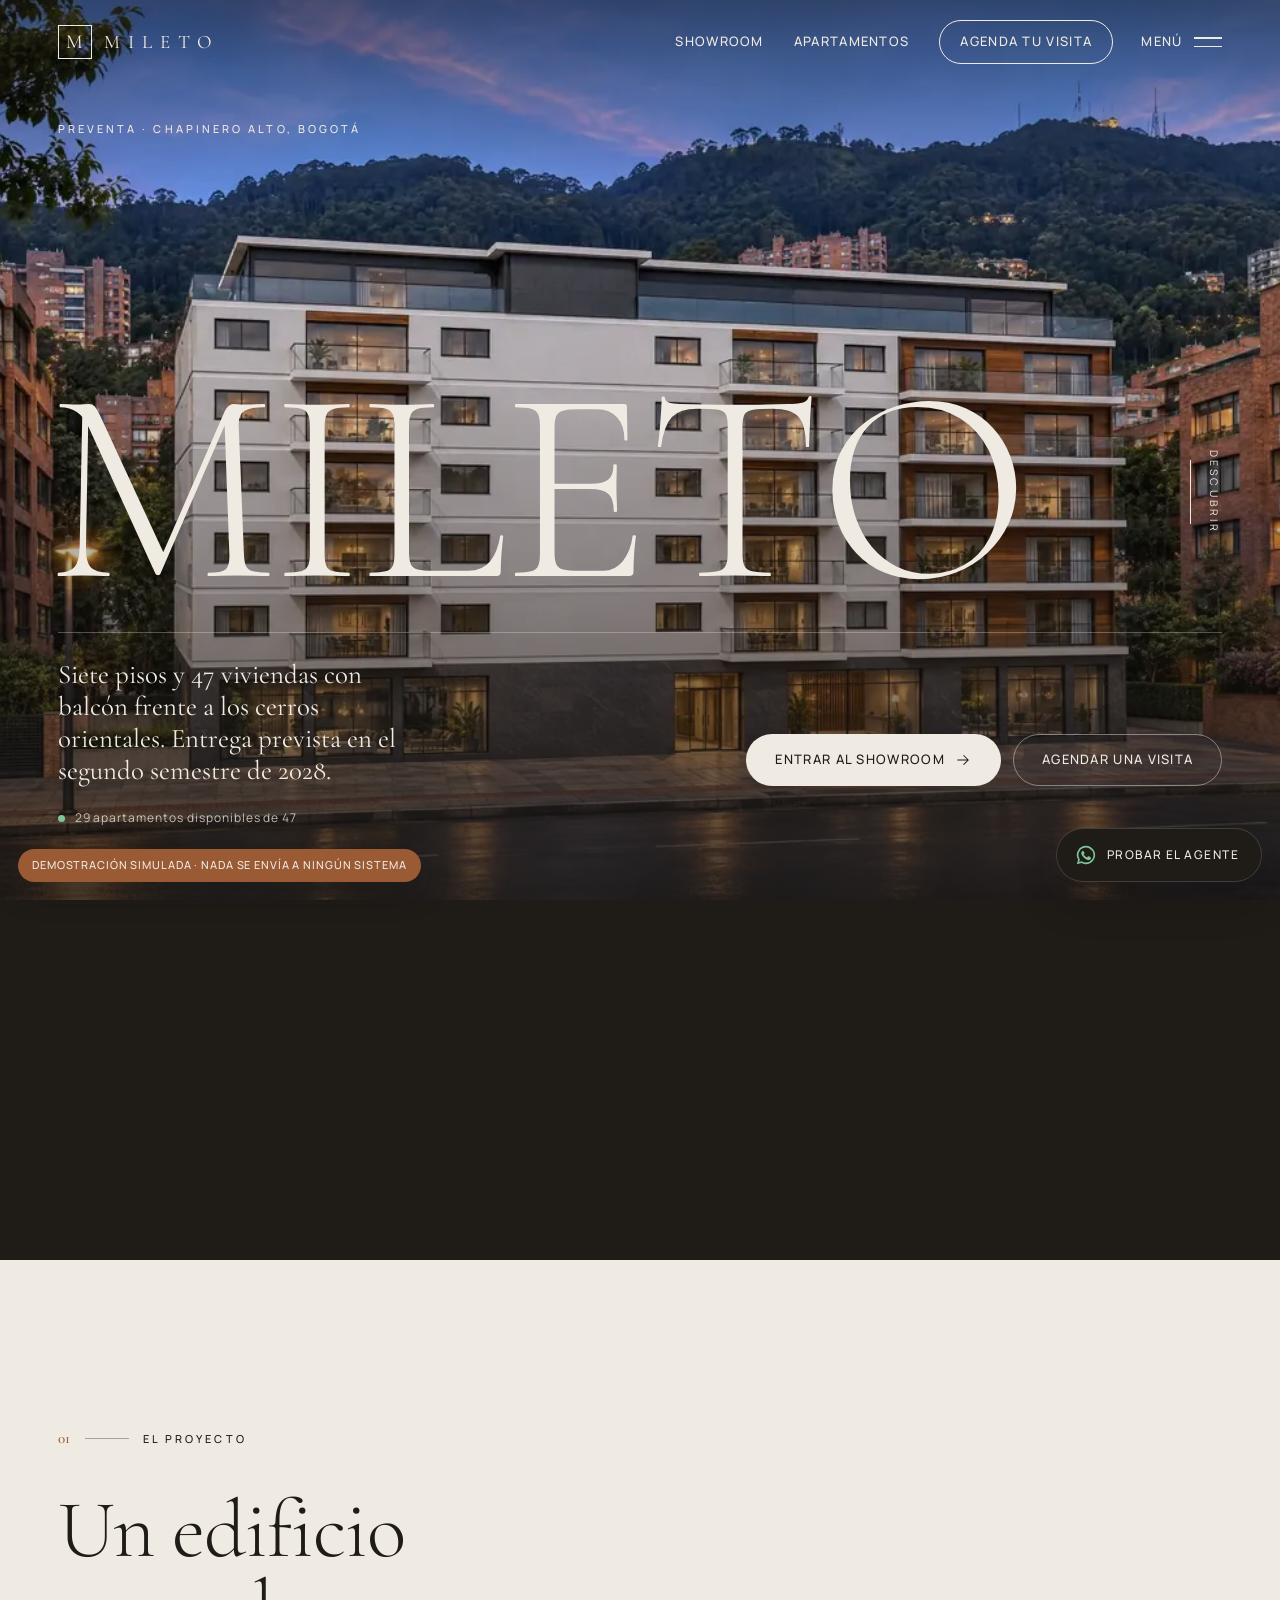
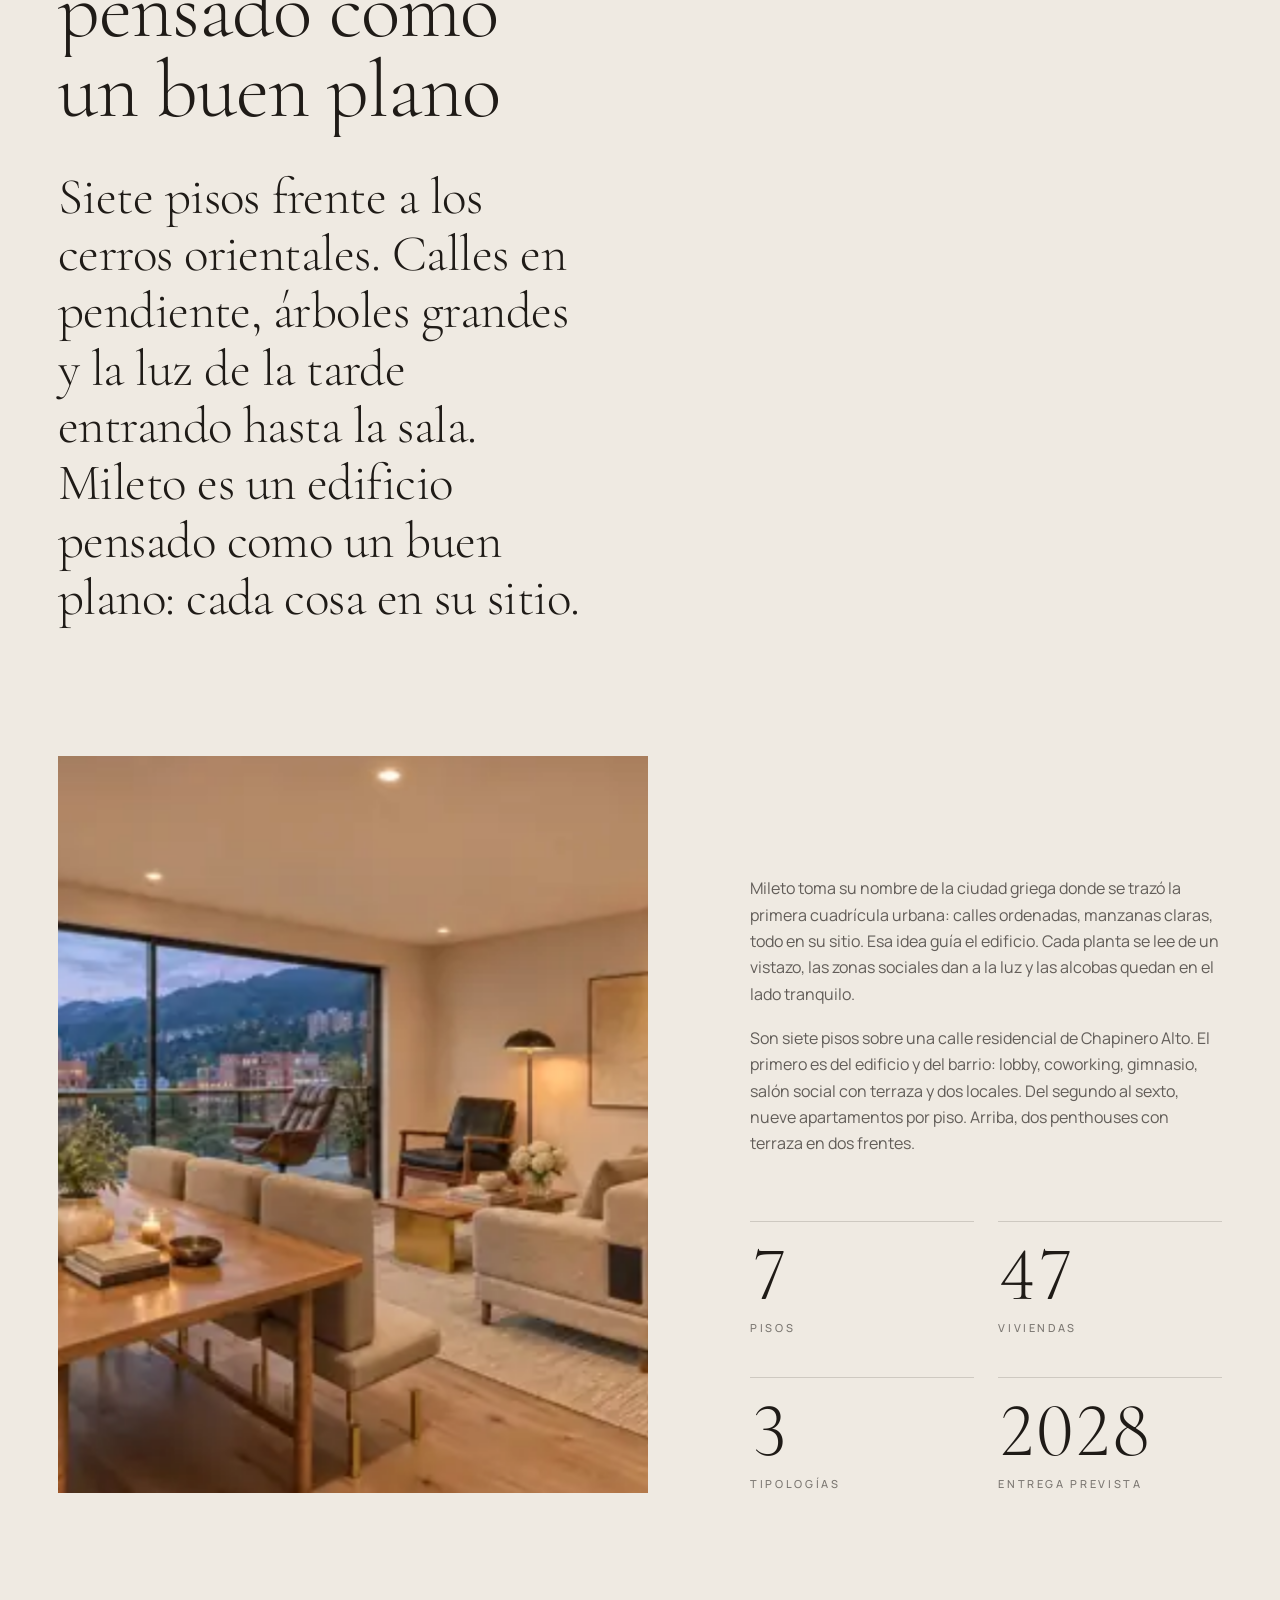
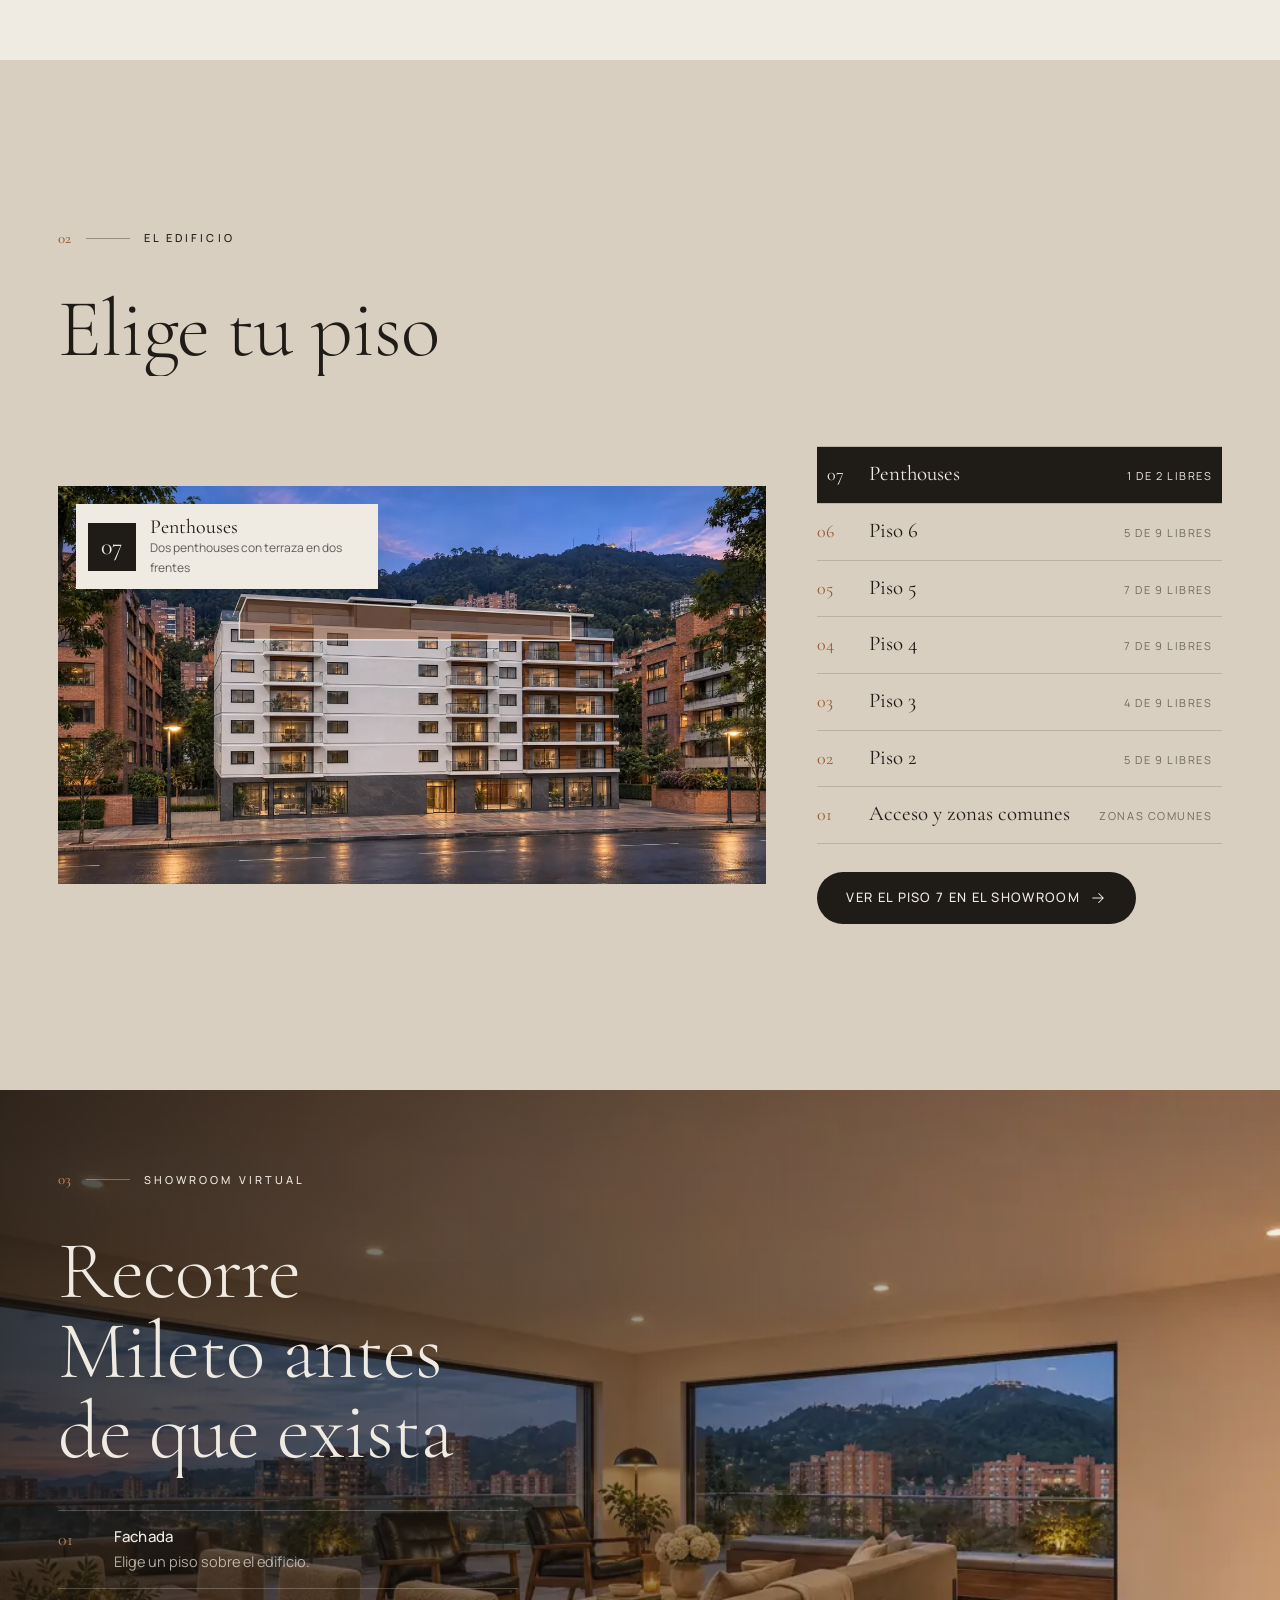
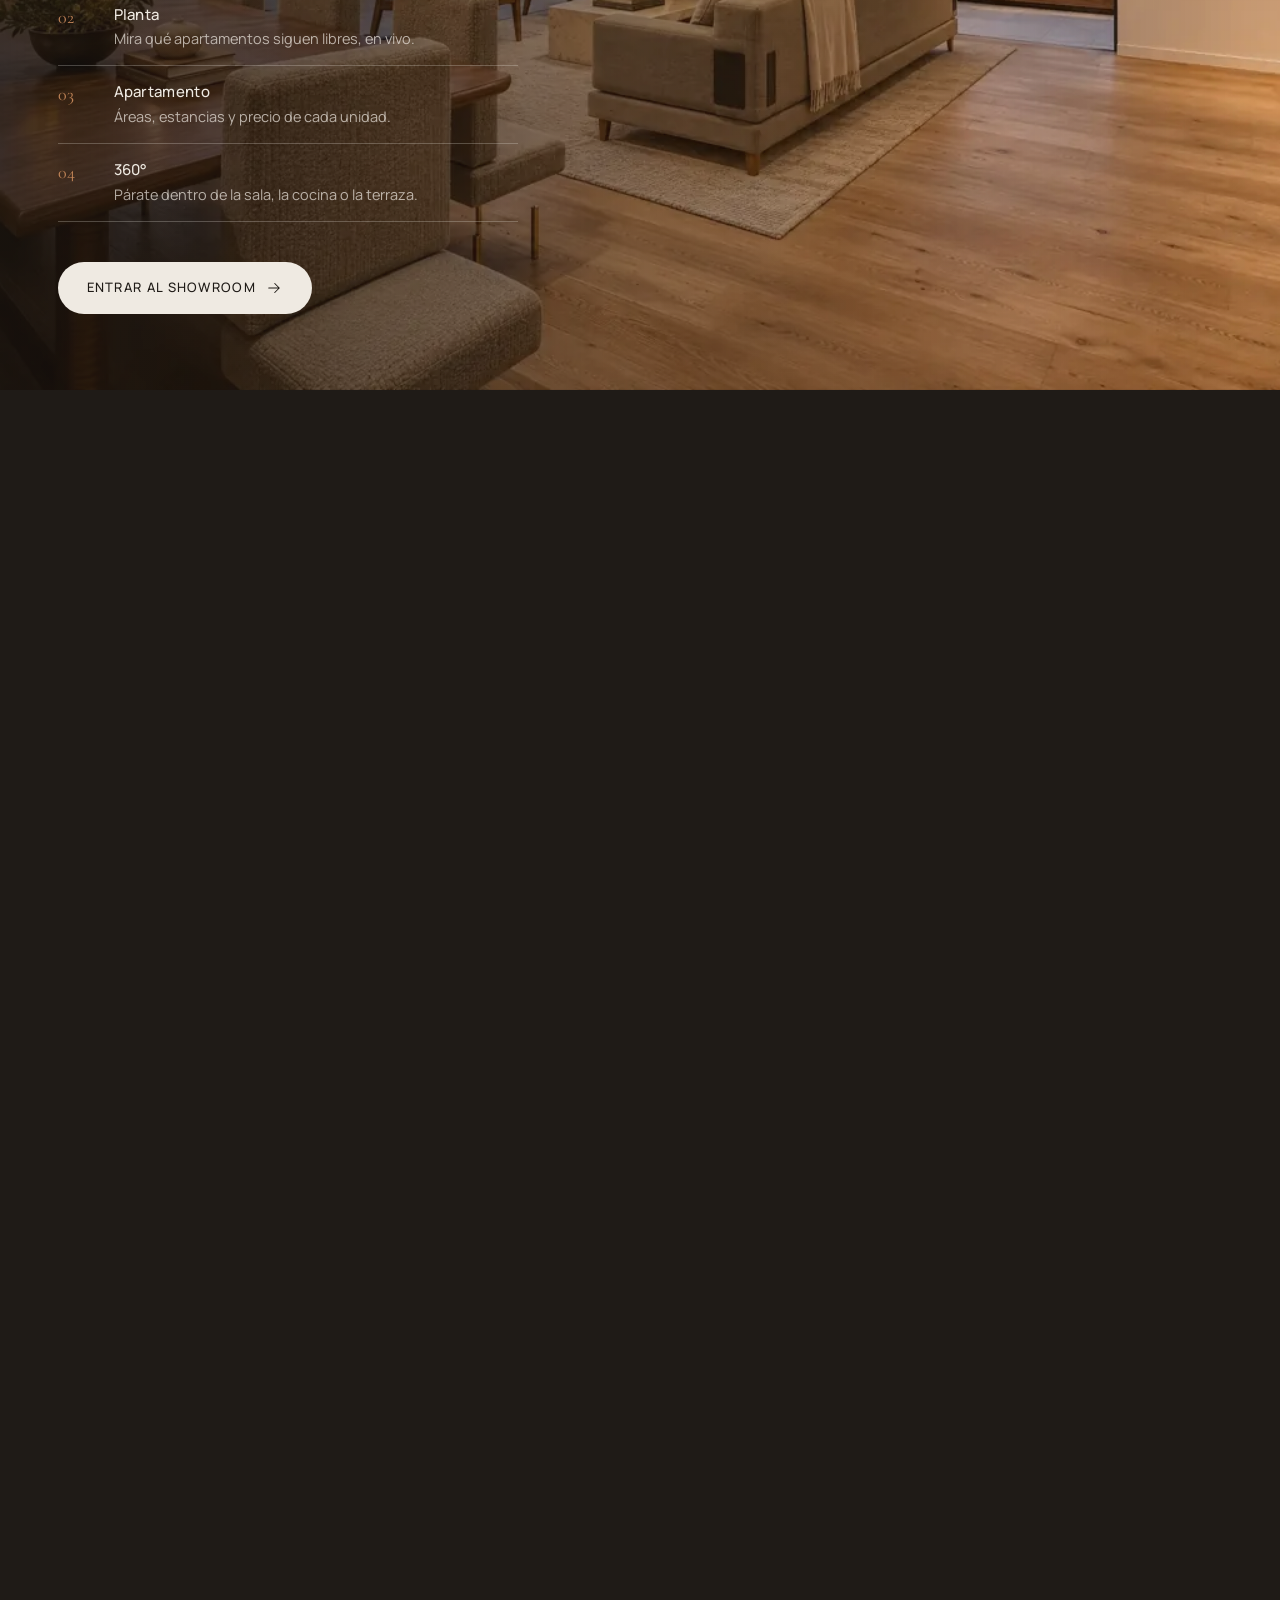
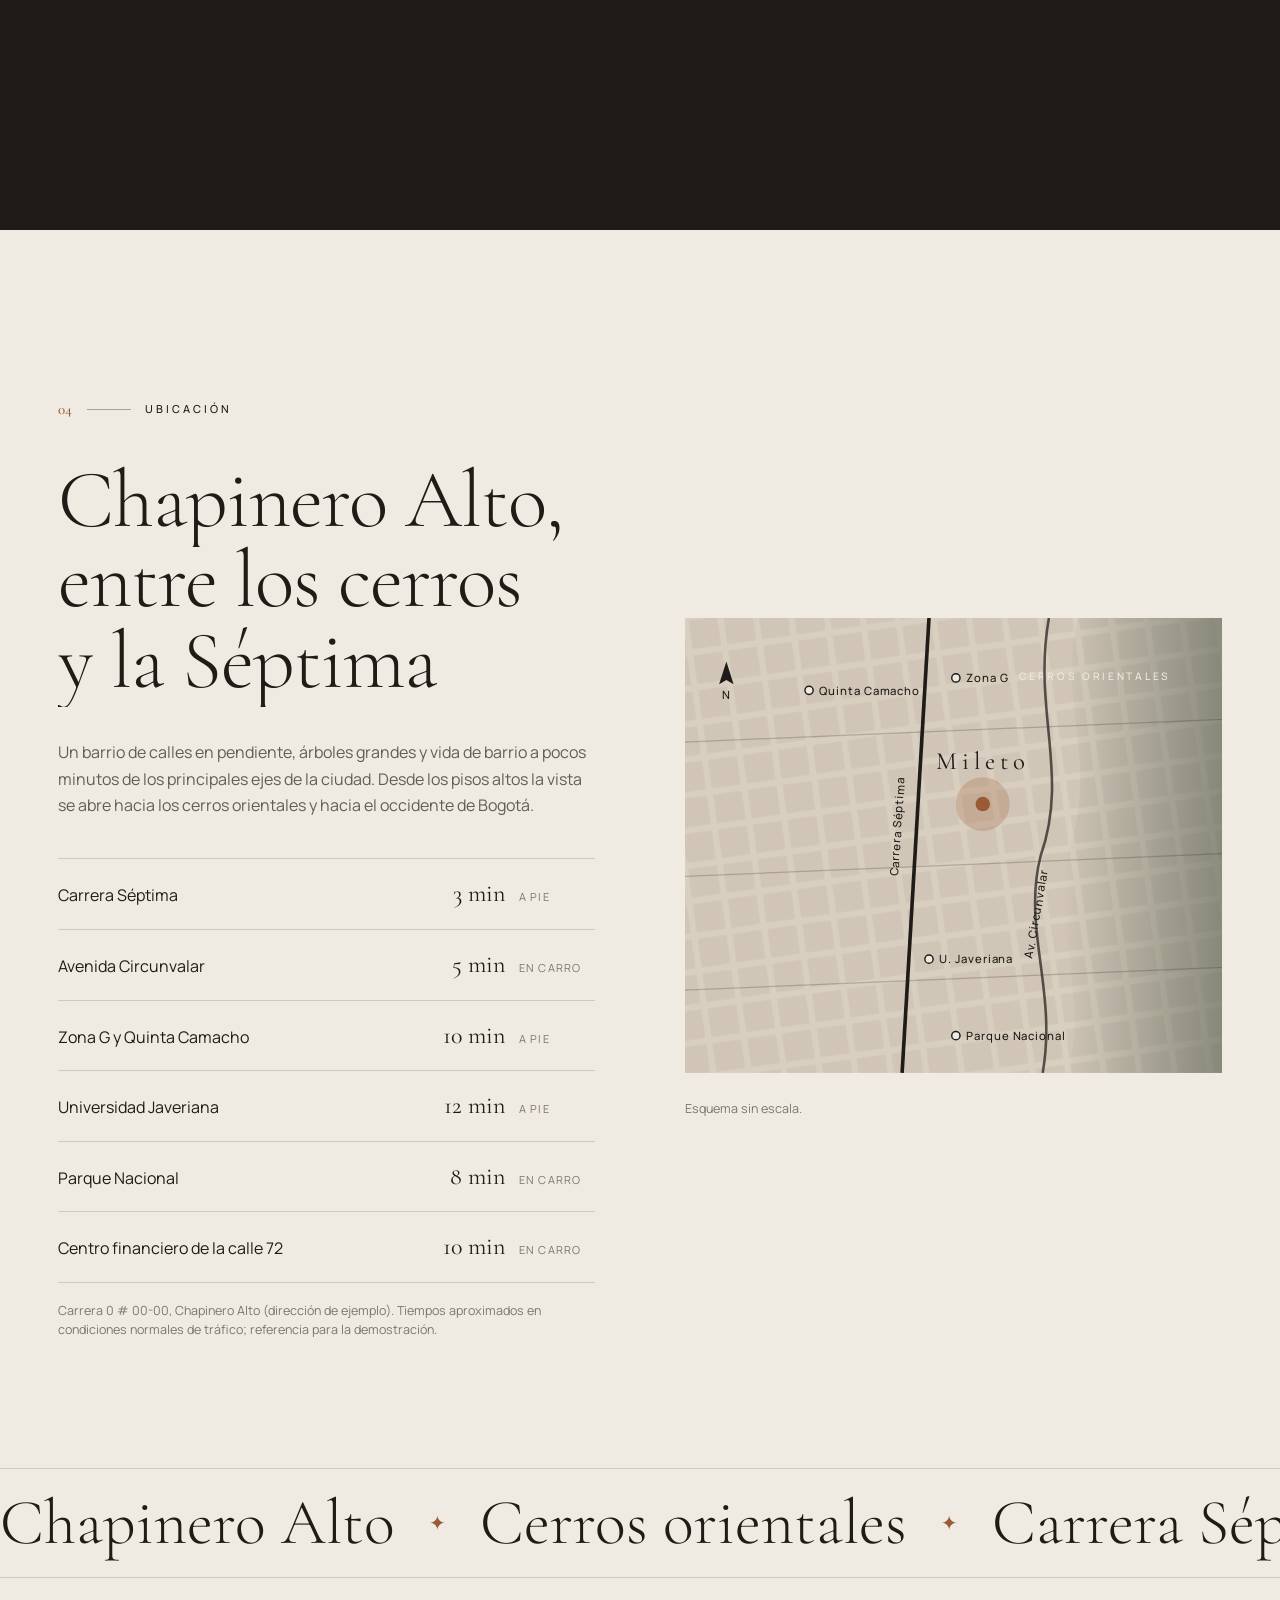
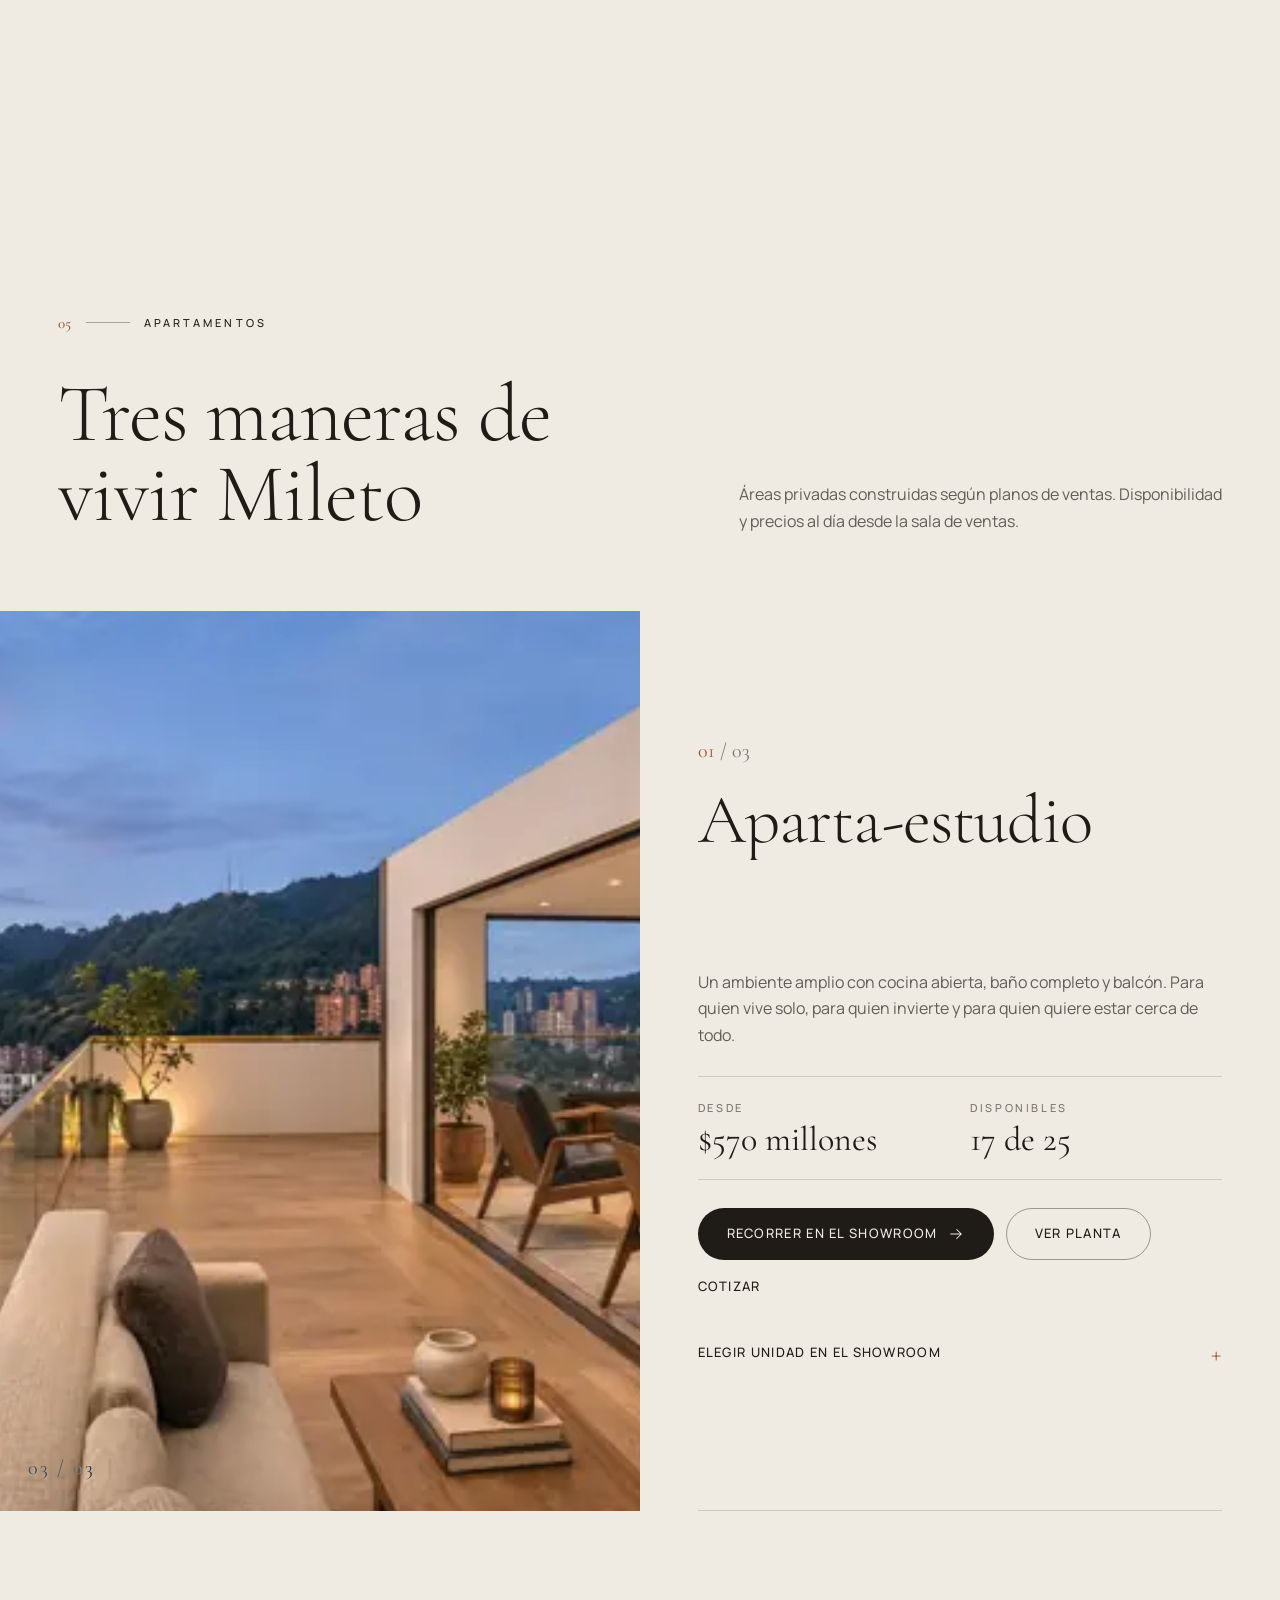
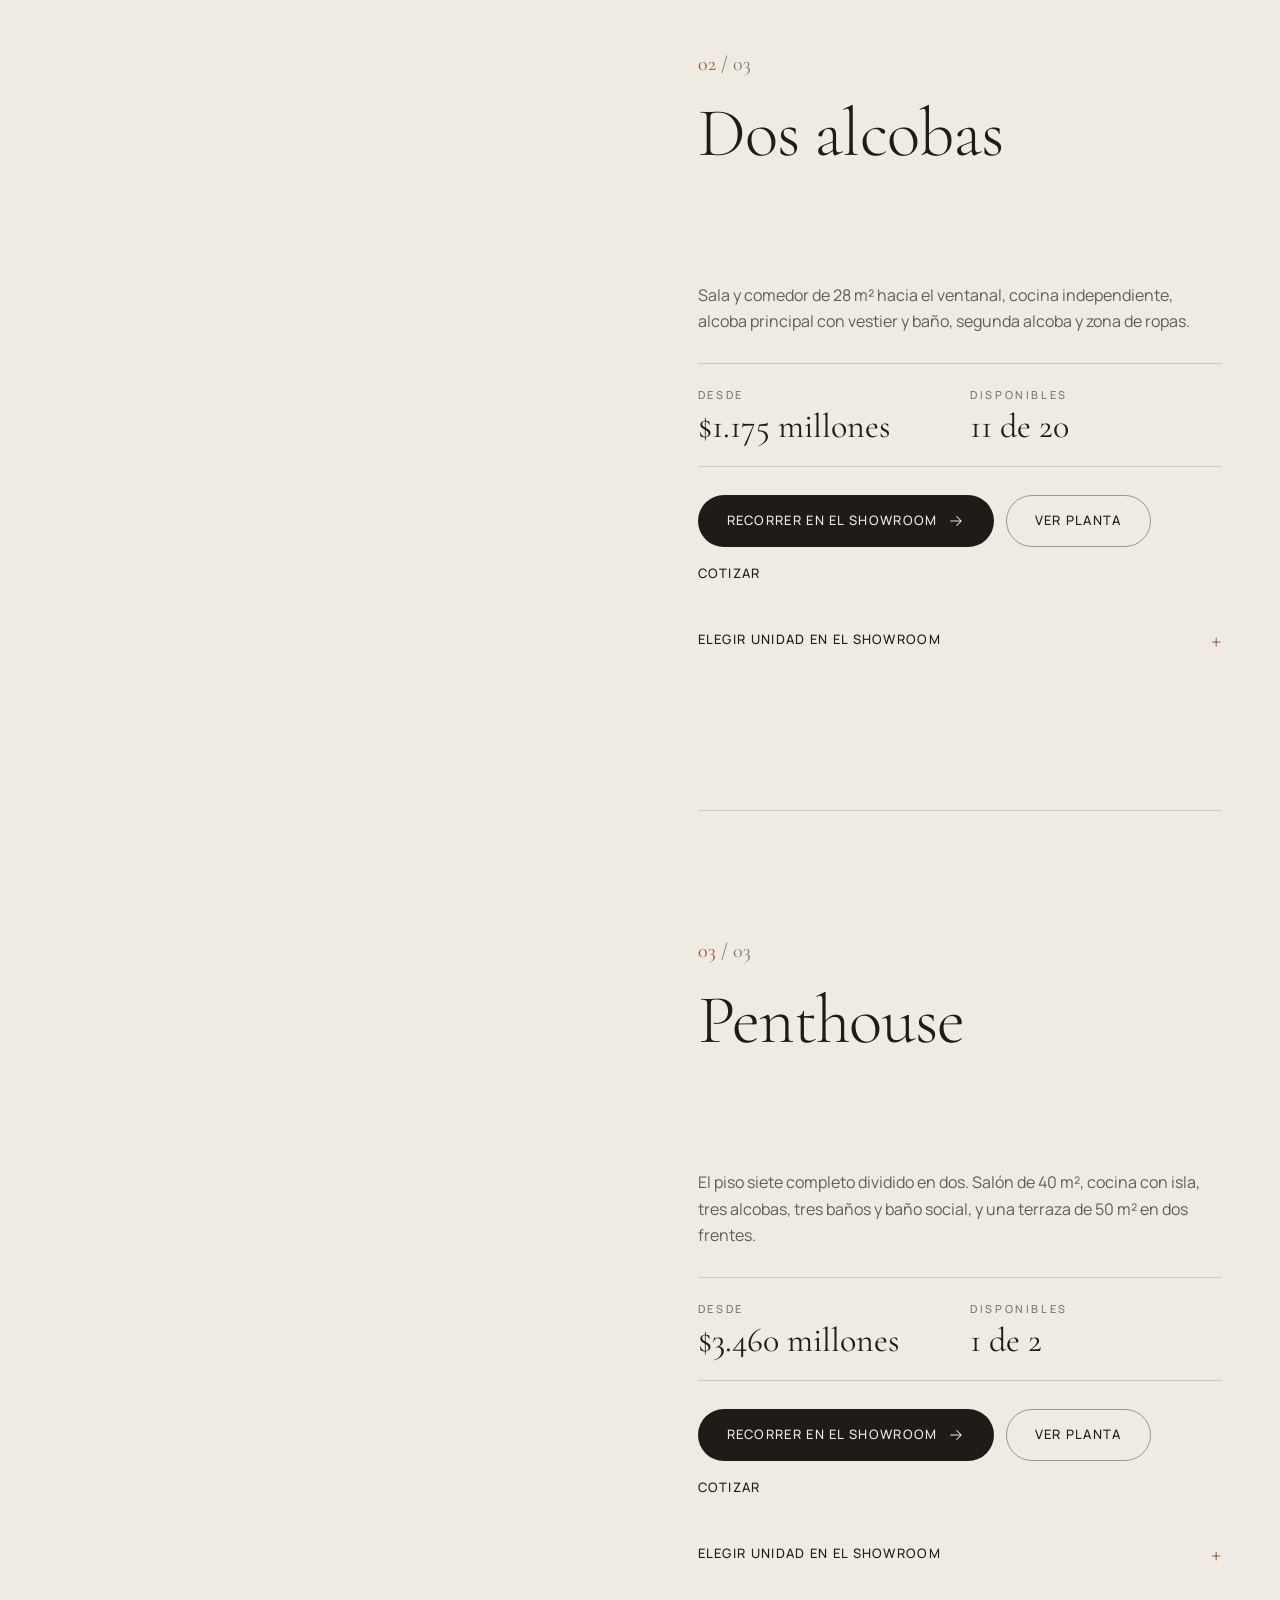
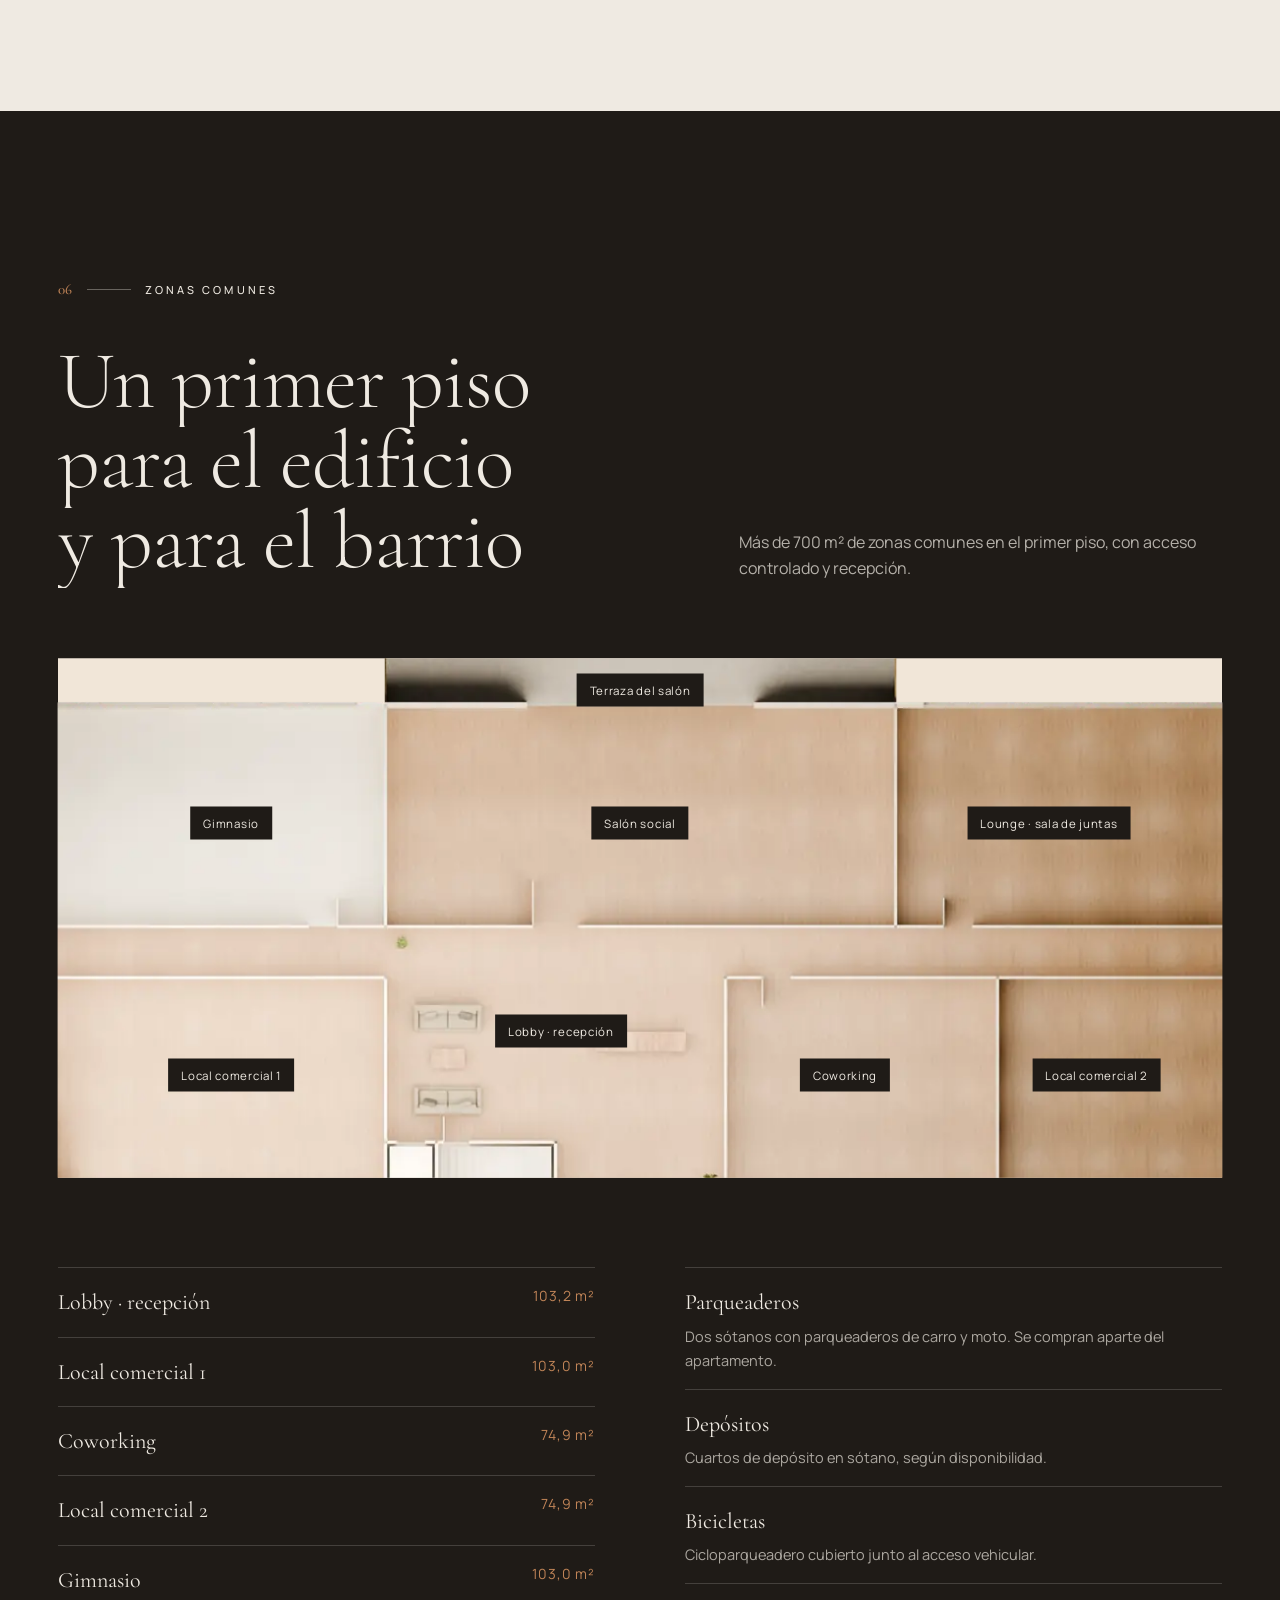
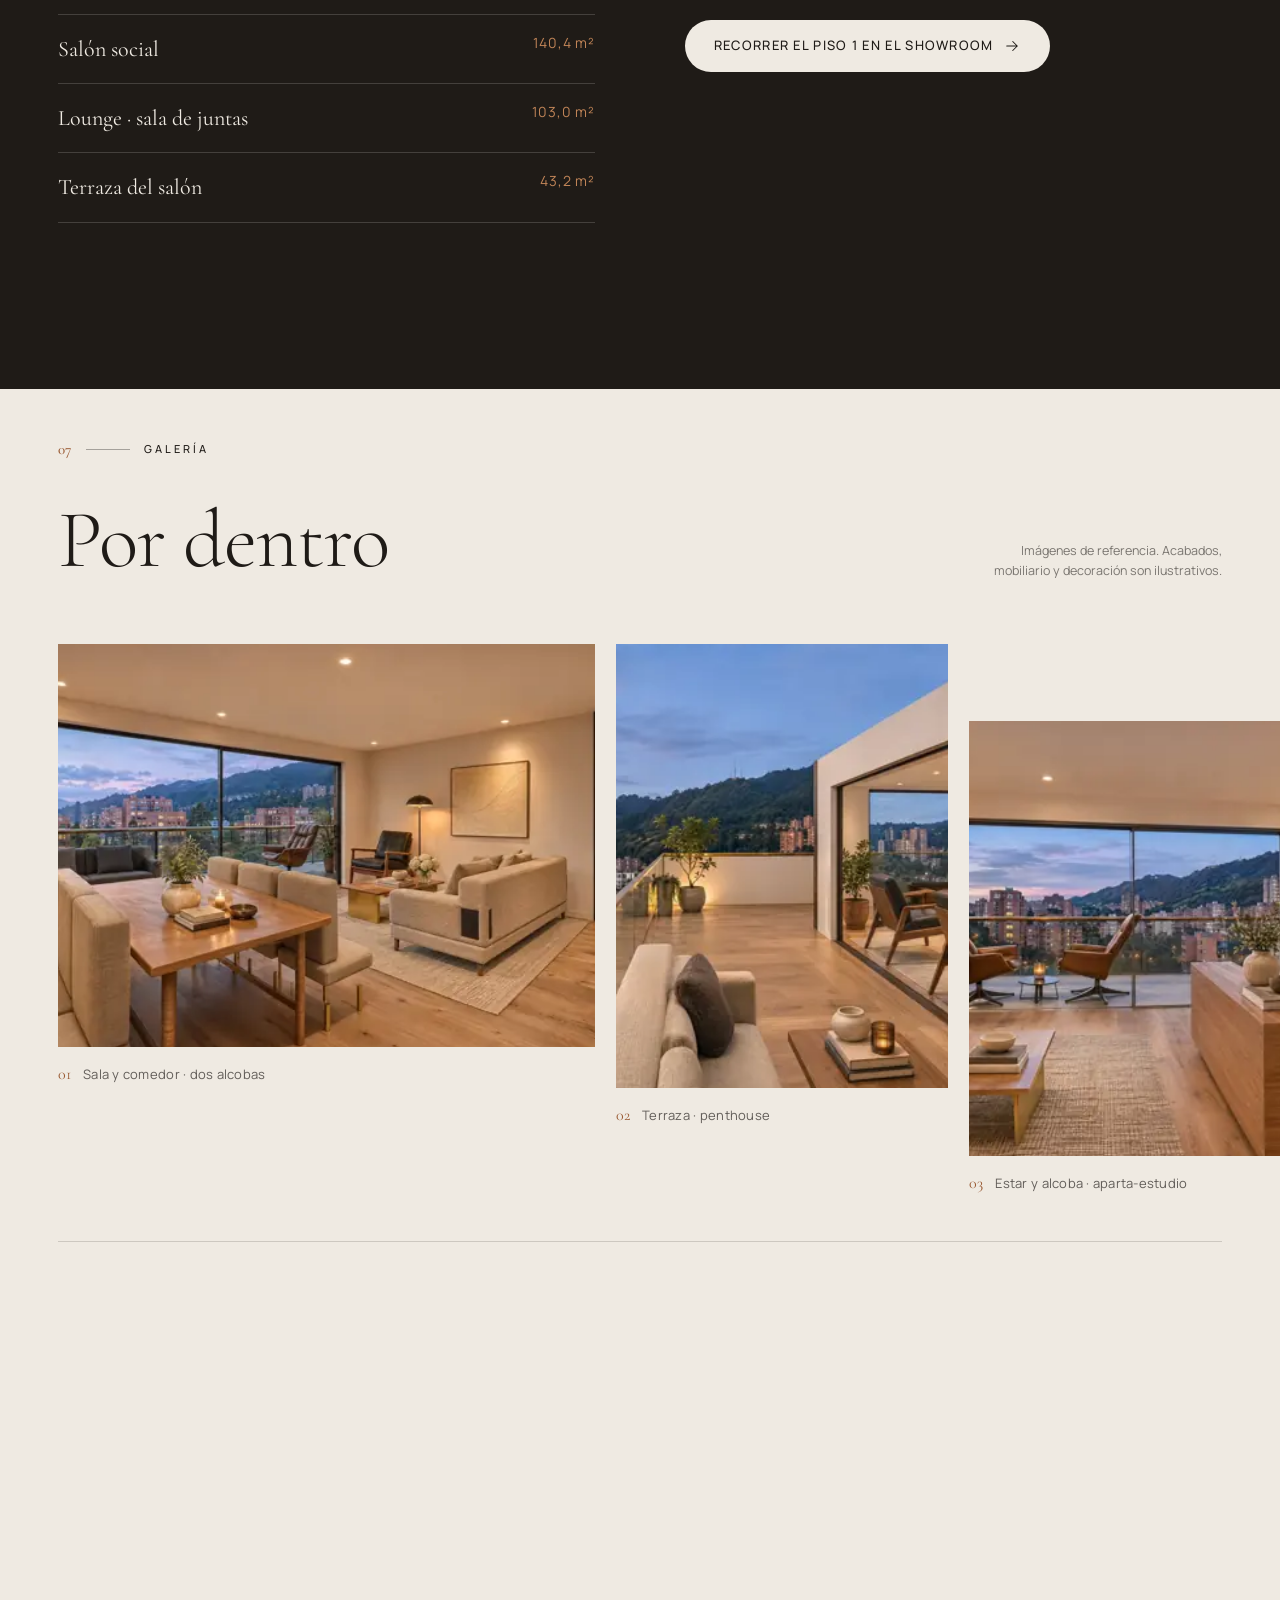
==== commit b27039ad: "Plataforma Mileto: web del proyecto, showroom integrado y agente de WhatsApp grabado Sitio estático " ====
--- a/index.html
+++ b/index.html
@@ -1,1603 +1,446 @@
 <!doctype html>
-<html lang="es">
+<html lang="es-CO">
 <head>
 <meta charset="utf-8">
 <meta name="viewport" content="width=device-width, initial-scale=1, viewport-fit=cover">
-<title>Mileto · Showroom</title>
-<style>
-  :root {
-    --fondo: #0a0f1a;
-    --tinta: #f4efe6;
-    --suave: rgba(244, 239, 230, .64);
-    --linea: rgba(244, 239, 230, .18);
-    --panel: rgba(10, 14, 24, .78);
-    --acento: #e0b073;
-    --entra: 900ms;               /* lo que dura meterse de una vista a la siguiente */
-    --curva: cubic-bezier(.65, 0, .35, 1);
-  }
-  * { box-sizing: border-box; }
-  html, body { height: 100%; margin: 0; background: var(--fondo); color: var(--tinta); overflow: hidden;
-    font-family: "Segoe UI", system-ui, -apple-system, Roboto, Helvetica, Arial, sans-serif;
-    -webkit-font-smoothing: antialiased; }
-  button { font: inherit; color: inherit; }
-  .sobre { font-size: 11px; letter-spacing: .26em; text-transform: uppercase; color: var(--suave); }
-  .serif { font-family: Georgia, "Times New Roman", serif; font-weight: 400; }
-
-  /* Tres vistas apiladas: fachada, planta y apartamento. `data-vista` en el
-     body dice cual manda; las otras se funden. */
-  .vista { position: fixed; inset: 0; opacity: 0; pointer-events: none; transition: opacity 520ms ease; }
-  body[data-vista="fachada"] #fachada,
-  body[data-vista="planta"] #planta,
-  body[data-vista="apto"] #apto,
-  body[data-vista="estancia"] #estancia { opacity: 1; pointer-events: auto; transition-delay: 380ms; }
-
-  /* --- enlace con el CRM: el indicador, los avisos y la reserva -------------------- */
-  #enlace { display: inline-flex; align-items: center; gap: 8px; margin-top: 10px; padding: 6px 12px; border-radius: 999px;
-    background: rgba(10, 14, 24, .62); border: 1px solid var(--linea); font-size: 11px; letter-spacing: .06em;
-    color: var(--suave); pointer-events: none; }
-  #enlace i { width: 8px; height: 8px; border-radius: 50%; background: #b9534f; flex: none; }
-  #enlace.vivo i { background: #57c58a; animation: pulso 2.2s infinite; }
-  @keyframes pulso { 0% { box-shadow: 0 0 0 0 rgba(87, 197, 138, .6); } 70% { box-shadow: 0 0 0 8px rgba(87, 197, 138, 0); }
-                     100% { box-shadow: 0 0 0 0 rgba(87, 197, 138, 0); } }
-  #enlace b { font-weight: 500; color: var(--tinta); }
-  #avisos { position: fixed; left: clamp(12px, 2vw, 28px); bottom: clamp(12px, 3vh, 28px); z-index: 40; display: flex;
-    flex-direction: column-reverse; gap: 8px; pointer-events: none; max-width: min(360px, calc(100vw - 24px)); }
-  .aviso { display: flex; gap: 10px; align-items: flex-start; padding: 11px 14px; border-radius: 8px;
-    background: rgba(10, 14, 24, .92); border: 1px solid var(--linea); box-shadow: 0 12px 34px rgba(0, 0, 0, .45);
-    font-size: 13px; line-height: 1.4; animation: aviso-entra 420ms var(--curva); transition: opacity 500ms ease, transform 500ms ease; }
-  .aviso.fuera { opacity: 0; transform: translateX(-14px); }
-  .aviso i { width: 8px; height: 8px; border-radius: 50%; margin-top: 6px; flex: none; background: var(--acento); }
-  .aviso.vendido i { background: #8b94a9; } .aviso.disponible i { background: #57c58a; }
-  .aviso small { display: block; color: var(--suave); font-size: 11px; letter-spacing: .08em; text-transform: uppercase; margin-top: 2px; }
-  @keyframes aviso-entra { from { opacity: 0; transform: translateY(14px); } }
-  /* El cambio de estado de una unidad en la planta se ve: un latido. */
-  .unidad.latido { animation: latido 1500ms ease; }
-  @keyframes latido { 0% { transform: scale(1); } 18% { transform: scale(1.07); } 100% { transform: scale(1); } }
-  .unidad.latido .chapa { background: var(--acento); border-color: var(--acento); color: #14100a; }
-  #reserva { margin-top: 14px; }
-  #reserva form { display: grid; gap: 8px; }
-  #reserva input { width: 100%; padding: 9px 11px; border-radius: 3px; border: 1px solid var(--linea);
-    background: rgba(244, 239, 230, .06); color: var(--tinta); font: inherit; font-size: 14px; }
-  #reserva input:focus { outline: none; border-color: var(--acento); }
-  #reserva .boton { margin-top: 0; }
-  #reserva .boton[disabled] { opacity: .4; cursor: default; border-color: var(--linea); color: var(--suave); }
-  #reserva .boton[disabled]:hover { background: transparent; color: var(--suave); }
-  #reserva p { margin: 8px 0 0; font-size: 12px; color: var(--suave); line-height: 1.45; }
-
-  /* --- capas: buscador, comparador y cotizador ------------------------------------- */
-  .capa { position: fixed; inset: 0; z-index: 30; display: grid; place-items: center; padding: clamp(8px, 3vw, 40px);
-    background: rgba(6, 9, 16, .74); backdrop-filter: blur(10px); -webkit-backdrop-filter: blur(10px);
-    opacity: 0; pointer-events: none; transition: opacity 300ms ease-out; }
-  .capa.abierta { opacity: 1; pointer-events: auto; }
-  .capa .hoja { width: min(960px, 100%); max-height: 100%; display: flex; flex-direction: column; overflow: hidden;
-    background: #0e1424; border: 1px solid var(--linea); border-radius: 8px; box-shadow: 0 30px 90px rgba(0, 0, 0, .55);
-    transform: translateY(14px); transition: transform 300ms ease-out; }
-  #cotizador .hoja { width: min(820px, 100%); }
-  .capa.abierta .hoja { transform: none; }
-  .capa header { display: flex; align-items: flex-start; justify-content: space-between; gap: 16px; padding: 18px 22px 12px; }
-  .capa h2 { margin: 4px 0 0; font-size: clamp(20px, 2.4vw, 28px); }
-  .capa .cuerpo { overflow: auto; padding: 0 22px 18px; min-height: 0; }
-  .capa .pie { display: flex; align-items: center; justify-content: space-between; gap: 12px; flex-wrap: wrap;
-    padding: 12px 22px; border-top: 1px solid var(--linea); font-size: 12px; color: var(--suave); }
-  .capa .pie .boton { width: auto; margin: 0; }
-  .capa .pie .boton[disabled] { opacity: .35; cursor: default; }
-  .capa .pie .boton[disabled]:hover { background: transparent; color: var(--acento); }
-  .abre-buscador { pointer-events: auto; margin-top: 12px; display: block; background: rgba(10, 14, 24, .62); }
-  .barra .abre-buscador { margin-top: 0; }
-  #acceso { position: absolute; z-index: 3; right: clamp(16px, 3vw, 44px); top: clamp(14px, 3vh, 34px); margin: 0;
-    text-decoration: none; color: var(--suave); background: rgba(10, 14, 24, .62); }
-  /* El panel de asesores vive dentro del showroom: una capa a casi toda la pantalla. */
-  #panel-crm { padding: clamp(6px, 1.6vw, 22px); }
-  #panel-crm .hoja { width: min(1500px, 100%); height: 100%; }
-  #panel-crm header { align-items: center; padding: 12px 18px; border-bottom: 1px solid var(--linea); }
-  #panel-crm h2 { font-size: clamp(17px, 2vw, 22px); }
-  #marco-crm { flex: 1; width: 100%; min-height: 0; border: 0; background: #0d1220; }
-  #acceso:hover, #acceso:focus-visible { color: var(--tinta); }
-  .filtros { display: flex; flex-wrap: wrap; gap: 10px 20px; align-items: center; padding: 4px 22px 14px;
-    border-bottom: 1px solid var(--linea); }
-  .chips { display: flex; gap: 6px; flex-wrap: wrap; }
-  .chip { padding: 7px 13px; border-radius: 999px; border: 1px solid var(--linea); background: transparent; cursor: pointer;
-    font-size: 12px; color: var(--suave); transition: background 200ms ease, color 200ms ease, border-color 200ms ease; }
-  .chip:hover, .chip:focus-visible { border-color: var(--acento); color: var(--tinta); outline: none; }
-  .chip[aria-pressed="true"] { background: var(--acento); border-color: var(--acento); color: #14100a; }
-  .filtros label, .ajustes label { display: flex; align-items: center; gap: 8px; font-size: 11px; letter-spacing: .12em;
-    text-transform: uppercase; color: var(--suave); }
-  .filtros label b, .ajustes label b { font-weight: 500; color: var(--tinta); letter-spacing: .02em; text-transform: none; font-size: 13px; }
-  .capa select, .capa input[type="number"] { padding: 6px 8px; border-radius: 3px; border: 1px solid var(--linea);
-    background: #0e1424; color: var(--tinta); font: inherit; font-size: 13px; }
-  .capa input[type="range"], .capa input[type="checkbox"] { accent-color: var(--acento); }
-  #b-cuenta { padding: 12px 2px 6px; font-size: 12px; letter-spacing: .1em; text-transform: uppercase; color: var(--suave); }
-  .fila-u { display: grid; grid-template-columns: 26px 64px 1fr 96px 150px 104px; gap: 12px; align-items: center;
-    padding: 10px 8px; border-bottom: 1px solid rgba(244, 239, 230, .08); border-radius: 3px; cursor: pointer;
-    font-size: 14px; outline: none; transition: background 160ms ease, opacity 300ms ease; }
-  .fila-u:hover, .fila-u:focus-visible { background: rgba(244, 239, 230, .08); }
-  .fila-u.apartado { opacity: .62; } .fila-u.vendido { opacity: .4; }
-  .fila-u .n { font-family: Georgia, serif; font-size: 19px; }
-  .fila-u .t small { display: block; font-size: 11px; color: var(--suave); letter-spacing: .08em; }
-  .fila-u .a, .fila-u .p { font-variant-numeric: tabular-nums; }
-  .fila-u .a { color: var(--suave); } .fila-u .e { text-align: right; }
-  .fila-u input { width: 16px; height: 16px; cursor: pointer; }
-  #buscador .comparacion, #buscador.comparando .resultados, #buscador.comparando .filtros { display: none; }
-  #buscador.comparando .comparacion { display: block; }
-  .tabla { width: 100%; border-collapse: collapse; font-size: 14px; }
-  .tabla th, .tabla td { padding: 10px 10px; text-align: left; border-bottom: 1px solid rgba(244, 239, 230, .1); vertical-align: top; }
-  .tabla th { font-weight: 400; font-size: 11px; letter-spacing: .14em; text-transform: uppercase; color: var(--suave); white-space: nowrap; }
-  .tabla thead th { font-family: Georgia, serif; font-size: 22px; letter-spacing: 0; text-transform: none; color: var(--tinta); }
-  .tabla td.num, .tabla td:last-child.num { text-align: right; font-variant-numeric: tabular-nums; white-space: nowrap; }
-  .tabla tr.fuerte td { font-family: Georgia, serif; font-size: 19px; color: var(--acento); }
-  .tabla .boton { margin: 0; }
-  .ajustes { display: grid; grid-template-columns: 1fr 1fr; gap: 14px 26px; padding: 6px 0 16px; }
-  .ajustes label { flex-wrap: wrap; justify-content: space-between; }
-  .ajustes input[type="range"] { flex: 1 0 100%; }
-  .ajustes input[type="number"] { width: 84px; }
-  .letra { margin: 14px 0 0; font-size: 11px; line-height: 1.5; color: rgba(244, 239, 230, .5); }
-  #acciones .boton { margin-top: 8px; }
-  .par { display: flex; gap: 8px; }
-  .par .boton { flex: 1; }
-  .boton[aria-pressed="true"] { background: rgba(224, 176, 115, .16); }
-  .fila-u .fav { font-style: normal; font-size: 12px; color: var(--acento); margin-left: 4px; }
-  #q-form { display: grid; grid-template-columns: 1fr 1fr auto; gap: 8px; margin-top: 18px; }
-  #q-form .boton { margin: 0; width: auto; }
-  .entrada { width: 100%; padding: 9px 11px; border-radius: 3px; border: 1px solid var(--linea);
-    background: rgba(244, 239, 230, .06); color: var(--tinta); font: inherit; font-size: 14px; }
-  .entrada:focus { outline: none; border-color: var(--acento); }
-  /* En la sala de ventas la pantalla es de todos: nada de enlaces hacia fuera. */
-  body.sala { user-select: none; -webkit-user-select: none; }
-  body.sala .solo-web { display: none !important; }
-  @media (max-width: 760px) {
-    .fila-u { grid-template-columns: 24px 50px 1fr auto; }
-    .fila-u .a, .fila-u .e { display: none; }
-    .ajustes, #q-form { grid-template-columns: 1fr; }
-    .capa .pie .boton { flex: 1; }
-  }
-  /* La cotizacion se guarda en PDF con la impresion del navegador: sale sola, en papel claro. */
-  @media print {
-    :root { --tinta: #14161c; --suave: #555b66; --linea: #c9ccd3; --acento: #7a5320; }
-    html, body { height: auto; overflow: visible; background: #fff; }
-    .vista, #avisos, #buscador, #panel-crm, .no-papel { display: none !important; }
-    #cotizador { position: static; display: block; padding: 0; opacity: 1; background: none; backdrop-filter: none; }
-    #cotizador .hoja { width: 100%; max-height: none; background: #fff; border: 0; box-shadow: none; transform: none; }
-    #cotizador .cuerpo { overflow: visible; }
-    .letra { color: #555b66; }
-  }
-
-  /* --- estancia en 360 grados ------------------------------------------------------- */
-  #pano { position: absolute; inset: 0; width: 100%; height: 100%; opacity: 0; pointer-events: none;
-    touch-action: none; cursor: grab; transition: opacity 520ms ease; }
-  #pano.agarrando { cursor: grabbing; }
-  #estancia.con-pano #pano { opacity: 1; pointer-events: auto; }
-  #estancia.con-pano.cambiando #pano { opacity: 0; }
-  #estancia.con-pano #foto-estancia { visibility: hidden; }
-  #saltos { position: absolute; inset: 0; pointer-events: none; overflow: hidden; }
-  #estancia:not(.con-pano) #saltos, #estancia:not(.con-pano) #pista-pano { display: none; }
-  #pista-pano { bottom: clamp(74px, 12vh, 104px); }
-  /* El punto para caminar a otra estancia: un aro en el suelo y su nombre. */
-  .salto { position: absolute; transform: translate(-50%, -50%); pointer-events: auto; cursor: pointer;
-    display: flex; flex-direction: column; align-items: center; gap: 8px; background: none; border: 0; padding: 6px; }
-  .salto i { width: 54px; height: 54px; border-radius: 50%; border: 2px solid rgba(255, 244, 224, .95);
-    background: rgba(255, 244, 224, .16); box-shadow: 0 0 0 8px rgba(255, 244, 224, .10), 0 6px 22px rgba(0, 0, 0, .5);
-    position: relative; transition: transform 220ms var(--curva), background 220ms ease; }
-  .salto i::after { content: ""; position: absolute; left: 50%; top: 50%; width: 12px; height: 12px;
-    border-top: 2px solid var(--tinta); border-right: 2px solid var(--tinta);
-    transform: translate(-50%, -30%) rotate(-45deg); }
-  .salto span { padding: 5px 11px; border-radius: 999px; background: rgba(10, 14, 24, .86); border: 1px solid var(--linea);
-    font-size: 11px; letter-spacing: .16em; text-transform: uppercase; color: var(--tinta); white-space: nowrap; }
-  .salto:hover i, .salto:focus-visible i { transform: scale(1.14); background: rgba(224, 176, 115, .5); }
-  .salto:focus-visible { outline: none; }
-  #pestanas button .g360 { margin-left: 7px; font-size: 9px; letter-spacing: .08em; opacity: .7; }
-
-  /* --- estancia: la foto a pantalla completa, con la barra y las pestanas encima --- */
-  #estancia { background: #06090f; overflow: hidden; }
-  #foto-estancia { position: absolute; inset: 0; }
-  #foto-estancia img { position: absolute; inset: 0; width: 100%; height: 100%; object-fit: cover;
-    opacity: 0; transform: scale(1.04); transition: opacity 560ms ease, transform 1400ms var(--curva); }
-  #foto-estancia img.viva { opacity: 1; transform: none; }
-  #foto-estancia.espejo { transform: scaleX(-1); }
-  #estancia .velo { position: absolute; inset: 0; pointer-events: none; background:
-    linear-gradient(180deg, rgba(6,9,15,.62) 0%, rgba(6,9,15,0) 22%, rgba(6,9,15,0) 70%, rgba(6,9,15,.72) 100%); }
-  #estancia .barra { position: absolute; left: 0; right: 0; top: 0; }
-  #pestanas { position: absolute; left: 50%; bottom: clamp(14px, 3.4vh, 30px); transform: translateX(-50%);
-    display: flex; gap: 6px; padding: 5px; max-width: calc(100vw - 24px); overflow-x: auto;
-    background: var(--panel); border: 1px solid var(--linea); border-radius: 999px;
-    backdrop-filter: blur(14px); -webkit-backdrop-filter: blur(14px); }
-  #pestanas button { background: transparent; border: 0; border-radius: 999px; cursor: pointer; white-space: nowrap;
-    padding: 9px 16px; font-size: 11px; letter-spacing: .16em; text-transform: uppercase; color: var(--suave);
-    transition: background 200ms ease, color 200ms ease; }
-  #pestanas button[aria-current="true"] { background: var(--tinta); color: #10141d; }
-  #pestanas button:hover, #pestanas button:focus-visible { color: var(--tinta); outline: none; }
-  #pestanas button[aria-current="true"]:hover { color: #10141d; }
-
-  /* --- fachada ------------------------------------------------------------------ */
-  #fachada { overflow: hidden; }
-  /* El marco tiene la proporcion exacta de la imagen: la foto y las franjas
-     comparten coordenadas y no se descuadran al cambiar la ventana. */
-  #marco { position: absolute; left: 50%; top: 50%; transform: translate(-50%, -50%) scale(1);
-    will-change: transform; transition: transform var(--entra) var(--curva); }
-  #marco img { position: absolute; inset: 0; width: 100%; height: 100%; display: block;
-    user-select: none; -webkit-user-drag: none; }
-  svg.zonas { position: absolute; inset: 0; width: 100%; height: 100%; overflow: visible; }
-  svg.zonas .zona { fill: rgba(255, 244, 224, 0); stroke: rgba(255, 240, 214, 0); stroke-width: 1.8;
-    vector-effect: non-scaling-stroke; stroke-linejoin: round; cursor: pointer; pointer-events: all;
-    transition: fill 180ms ease, stroke 180ms ease; outline: none; }
-  #franjas .zona.activo { fill: rgba(255, 244, 224, .20); stroke: rgba(255, 240, 214, .96);
-    filter: drop-shadow(0 0 10px rgba(255, 226, 170, .55)); }
-  #sombra { position: absolute; inset: 0; pointer-events: none; background:
-    linear-gradient(180deg, rgba(8,11,18,.55) 0%, rgba(8,11,18,0) 20%, rgba(8,11,18,0) 72%,
-                    rgba(8,11,18,.62) 100%); }
-  #cabecera { position: absolute; left: clamp(16px, 3vw, 44px); top: clamp(14px, 3vh, 34px); pointer-events: none; }
-  #cabecera h1 { margin: 6px 0 0; font-size: clamp(24px, 3.2vw, 40px); letter-spacing: .01em; }
-
-  #ficha { position: absolute; z-index: 4; min-width: 236px; max-width: 300px; padding: 14px 16px;
-    background: var(--panel); border: 1px solid var(--linea); border-radius: 4px;
-    backdrop-filter: blur(14px); -webkit-backdrop-filter: blur(14px);
-    opacity: 0; transform: translateY(6px); pointer-events: none;
-    transition: opacity 200ms ease, transform 200ms ease; }
-  #ficha.visible { opacity: 1; transform: none; pointer-events: auto; }
-  #ficha .fila { display: flex; align-items: flex-start; gap: 14px; }
-  #ficha .num { font-family: Georgia, serif; font-size: 42px; line-height: .9; }
-  #ficha .num small { display: block; font-family: "Segoe UI", system-ui, sans-serif; font-size: 10px;
-    letter-spacing: .24em; color: var(--suave); margin-bottom: 6px; }
-  #ficha h2 { margin: 2px 0 6px; font-size: 19px; }
-  #ficha ul { list-style: none; margin: 0; padding: 0; font-size: 13px; line-height: 1.55; color: var(--suave); }
-  .boton { margin-top: 12px; width: 100%; padding: 9px 12px; background: transparent; cursor: pointer;
-    border: 1px solid rgba(224, 176, 115, .7); border-radius: 2px; color: var(--acento);
-    font-size: 11px; letter-spacing: .2em; text-transform: uppercase;
-    transition: background 200ms ease, color 200ms ease; }
-  .boton:hover, .boton:focus-visible { background: var(--acento); color: #14100a; outline: none; }
-  #guia { position: absolute; z-index: 3; height: 1px; background: rgba(255, 240, 214, .8);
-    opacity: 0; pointer-events: none; transition: opacity 200ms ease; }
-  #guia.visible { opacity: 1; }
-  .pista { position: absolute; left: 50%; bottom: clamp(16px, 4vh, 34px); transform: translateX(-50%); z-index: 3;
-    font-size: 12px; letter-spacing: .16em; text-transform: uppercase; color: var(--suave);
-    padding: 9px 16px; border-radius: 999px; background: rgba(10, 14, 24, .5); border: 1px solid var(--linea);
-    pointer-events: none; transition: opacity 500ms ease; white-space: nowrap; }
-  .pista.vista-ya { opacity: 0; }
-
-  /* --- planta y apartamento: barra arriba, lamina debajo -------------------------- */
-  #planta, #apto { display: grid; grid-template-rows: auto 1fr;
-    background: radial-gradient(120% 90% at 50% 40%, #16203a 0%, #0a0f1a 70%); }
-  .barra { display: flex; align-items: center; gap: 18px; padding: clamp(12px, 2.4vh, 24px) clamp(16px, 3vw, 44px); }
-  .volver { background: transparent; border: 1px solid var(--linea); border-radius: 999px; cursor: pointer;
-    padding: 9px 16px; font-size: 12px; letter-spacing: .14em; text-transform: uppercase; white-space: nowrap;
-    transition: background 200ms ease; }
-  .volver:hover, .volver:focus-visible { background: rgba(244, 239, 230, .12); outline: none; }
-  .titulo { flex: 1; min-width: 0; }
-  .titulo h2 { margin: 3px 0 0; font-size: clamp(20px, 2.4vw, 30px); white-space: nowrap; overflow: hidden; text-overflow: ellipsis; }
-  #pisos { display: flex; gap: 6px; }
-  #pisos button { width: 36px; height: 36px; border-radius: 50%; background: transparent; cursor: pointer;
-    border: 1px solid var(--linea); font-size: 13px; color: var(--suave);
-    transition: background 200ms ease, color 200ms ease, border-color 200ms ease; }
-  #pisos button[aria-current="true"] { background: var(--acento); border-color: var(--acento); color: #14100a; }
-  #pisos button:hover, #pisos button:focus-visible { border-color: var(--acento); color: var(--tinta); outline: none; }
-  #pisos button[aria-current="true"]:hover { color: #14100a; }
-
-  .campo { position: relative; margin: 0 clamp(12px, 3vw, 44px) clamp(12px, 3vh, 34px); min-height: 0; }
-  /* El piso no es una lamina: es su casco (pasillo y nucleo) y, encima, la planta
-     comercial de cada apartamento como pieza suelta. El conjunto se dimensiona
-     por script a la proporcion del casco, y cada pieza va en porcentaje. */
-  #lamina { position: absolute; left: 50%; top: 50%; transform: translate(-50%, -50%) scale(1);
-    transition: transform var(--entra) var(--curva); }
-  #lamina > img { position: absolute; inset: 0; width: 100%; height: 100%; opacity: 0;
-    transition: opacity 520ms ease; filter: drop-shadow(0 22px 40px rgba(0, 0, 0, .45)); }
-  #lamina > img.viva { opacity: 1; }
-  #unidades { position: absolute; inset: 0; }
-  /* Cada apartamento llega por su cuenta, uno detras de otro. El relleno es
-     solo hacia atras: al terminar, la pieza vuelve a obedecer a sus clases. */
-  .unidad { position: absolute; padding: 0; border: 0; background: none; cursor: pointer; outline: none;
-    animation: llega 760ms var(--curva) backwards;
-    transition: transform 280ms var(--curva); }
-  .unidad img { position: absolute; inset: 0; width: 100%; height: 100%; pointer-events: none;
-    filter: drop-shadow(0 8px 14px rgba(0, 0, 0, .40)); transition: filter 320ms ease; }
-  .unidad.activo, .unidad:focus-visible { transform: translateY(-1.6%) scale(1.035); z-index: 3; }
-  .unidad.activo img, .unidad:focus-visible img {
-    filter: drop-shadow(0 22px 30px rgba(0, 0, 0, .62)) brightness(1.07) saturate(1.05); }
-  /* El estado se dice con luz, no con semaforo: lo vendido se apaga, lo
-     apartado se vela, lo disponible queda encendido. */
-  .unidad.apartado img { filter: drop-shadow(0 8px 14px rgba(0, 0, 0, .40)) grayscale(.5) brightness(.70); }
-  .unidad.vendido img { filter: drop-shadow(0 8px 14px rgba(0, 0, 0, .40)) grayscale(.92) brightness(.42); }
-  .unidad.apartado.activo img { filter: drop-shadow(0 22px 30px rgba(0, 0, 0, .62)) grayscale(.35) brightness(.86); }
-  .unidad.vendido.activo img { filter: drop-shadow(0 22px 30px rgba(0, 0, 0, .62)) grayscale(.9) brightness(.55); }
-  .chapa { position: absolute; transform: translate(-50%, -50%); padding: 4px 11px; border-radius: 999px;
-    background: rgba(10, 14, 24, .84); border: 1px solid var(--linea); color: var(--tinta);
-    font-size: clamp(10px, 1vw, 13px); letter-spacing: .08em; white-space: nowrap; pointer-events: none;
-    transition: background 240ms ease, color 240ms ease, border-color 240ms ease; }
-  .unidad.activo .chapa { background: var(--acento); border-color: var(--acento); color: #14100a; }
-  .unidad.vendido .chapa, .unidad.apartado .chapa { color: var(--suave); }
-  .zona-rotulo { position: absolute; transform: translate(-50%, -50%); text-align: center; pointer-events: none;
-    padding: 6px 12px; border-radius: 4px; background: rgba(10, 14, 24, .78); border: 1px solid var(--linea);
-    font-size: clamp(10px, 1vw, 13px); white-space: nowrap; animation: llega-rotulo 760ms var(--curva) backwards; }
-  .zona-rotulo small { display: block; color: var(--suave); font-size: .86em; margin-top: 2px; }
-  @keyframes llega { from { opacity: 0; transform: translateY(28px) scale(.955); } }
-  /* El rotulo ya lleva su propio centrado en `transform`: su llegada lo conserva. */
-  @keyframes llega-rotulo { from { opacity: 0; transform: translate(-50%, calc(-50% + 22px)); } }
-  .estado { display: inline-block; padding: 3px 9px; border-radius: 999px; font-size: 10px; letter-spacing: .18em;
-    text-transform: uppercase; border: 1px solid var(--linea); color: var(--suave); }
-  .estado.disponible { border-color: var(--acento); color: var(--acento); }
-  .estado.vendido { opacity: .7; text-decoration: line-through; }
-  #leyenda { position: absolute; left: 0; bottom: 0; display: flex; gap: 16px; font-size: 11px;
-    letter-spacing: .14em; text-transform: uppercase; color: var(--suave); pointer-events: none; }
-  #leyenda i { display: inline-block; width: 12px; height: 12px; margin-right: 6px; vertical-align: -2px; border-radius: 2px;
-    border: 1px solid rgba(244, 239, 230, .5); background: #fcfbf8; }
-  #leyenda i { background: #d9b98c; }
-  #leyenda i.apartado { background: #8f8a80; }
-  #leyenda i.vendido { background: #46464a; }
-  #nota-demo { margin-top: 14px; font-size: 11px; line-height: 1.5; color: rgba(244, 239, 230, .42); }
-  #rotulo { position: absolute; z-index: 3; padding: 8px 12px; border-radius: 4px; background: rgba(10, 14, 24, .92);
-    border: 1px solid var(--linea); font-size: 13px; white-space: nowrap; pointer-events: none;
-    opacity: 0; transform: translate(-50%, 6px); transition: opacity 160ms ease, transform 160ms ease; }
-  #rotulo.visible { opacity: 1; transform: translate(-50%, 0); }
-  #rotulo b { font-family: Georgia, serif; font-weight: 400; font-size: 16px; margin-right: 8px; }
-  #rotulo span { color: var(--suave); }
-
-  /* --- apartamento ---------------------------------------------------------------- */
-  #apto .campo { display: grid; grid-template-columns: 1fr minmax(240px, 320px); gap: clamp(12px, 2.4vw, 32px);
-    align-items: center; }
-  #escena-apto { position: relative; width: 100%; height: 100%; min-height: 0; }
-  #corte { position: absolute; left: 50%; top: 50%; transform: translate(-50%, -50%); border-radius: 8px; overflow: hidden;
-    box-shadow: 0 30px 80px rgba(0, 0, 0, .45); }
-  #corte img { position: absolute; inset: 0; width: 100%; height: 100%; }
-  #corte.espejo img { transform: scaleX(-1); }
-  .punto { position: absolute; width: 18px; height: 18px; margin: -9px 0 0 -9px; border-radius: 50%; padding: 0;
-    background: rgba(255, 244, 224, .95); border: 0; cursor: pointer;
-    box-shadow: 0 0 0 5px rgba(255, 244, 224, .22), 0 2px 10px rgba(0, 0, 0, .5);
-    transition: transform 180ms ease, box-shadow 180ms ease, background 180ms ease; }
-  .punto:hover, .punto:focus-visible, .punto.activo { transform: scale(1.25); background: var(--acento);
-    box-shadow: 0 0 0 8px rgba(224, 176, 115, .3), 0 2px 12px rgba(0, 0, 0, .6); outline: none; }
-  .punto i { position: absolute; left: 50%; bottom: 26px; transform: translateX(-50%); padding: 5px 9px; border-radius: 3px;
-    background: rgba(10, 14, 24, .92); border: 1px solid var(--linea); font-style: normal; font-size: 12px;
-    letter-spacing: .04em; white-space: nowrap; color: var(--tinta); opacity: 0; pointer-events: none;
-    transition: opacity 160ms ease; }
-  .punto:hover i, .punto:focus-visible i, .punto.activo i { opacity: 1; }
-  /* Sin foto todavia: el punto informa, pero no invita a entrar. */
-  .punto.sin-foto { width: 10px; height: 10px; margin: -5px 0 0 -5px; background: rgba(255, 244, 224, .6);
-    box-shadow: 0 0 0 3px rgba(255, 244, 224, .14); cursor: default; }
-  #estancias li.con-foto { cursor: pointer; }
-  #estancias li.con-foto span:first-child::after { content: "  ›"; color: var(--acento); }
-  #datos { align-self: center; max-height: 100%; overflow: auto; padding: 4px 2px; }
-  #datos h3 { margin: 4px 0 14px; font-size: clamp(24px, 2.6vw, 34px); }
-  #datos .cifras { display: grid; grid-template-columns: 1fr 1fr; gap: 12px 16px; padding: 14px 0;
-    border-top: 1px solid var(--linea); border-bottom: 1px solid var(--linea); }
-  #datos .cifras b { display: block; font-family: Georgia, serif; font-weight: 400; font-size: 22px; }
-  #datos .cifras span { font-size: 11px; letter-spacing: .16em; text-transform: uppercase; color: var(--suave); }
-  #estancias { list-style: none; margin: 12px 0 0; padding: 0; }
-  #estancias li { display: flex; justify-content: space-between; gap: 12px; padding: 7px 6px; font-size: 14px;
-    border-radius: 3px; cursor: default; color: var(--suave); transition: background 160ms ease, color 160ms ease; }
-  #estancias li.activo { background: rgba(244, 239, 230, .1); color: var(--tinta); }
-  #estancias li span:last-child { font-variant-numeric: tabular-nums; }
-
-  @media (max-width: 760px) {
-    #ficha { left: 12px !important; right: 12px; top: auto !important; bottom: 14px; max-width: none; }
-    #guia { display: none; }
-    .barra { flex-wrap: wrap; row-gap: 10px; }
-    #pisos { width: 100%; justify-content: space-between; }
-    #apto .campo { grid-template-columns: 1fr; grid-template-rows: minmax(0, 1fr) auto; }
-    #datos { max-height: 38vh; }
-  }
-  @media (prefers-reduced-motion: reduce) { :root { --entra: 200ms; } }
-</style>
+<title>Mileto · Apartamentos nuevos en Chapinero Alto, Bogotá</title>
+<meta name="description" content="Edificio de siete pisos y 47 viviendas al pie de los cerros orientales: aparta-estudios, dos alcobas y penthouses en preventa. Recorre el showroom virtual, cotiza y agenda tu visita.">
+<link rel="canonical" href="https://diddiersantiago.github.io/mileto-demo/">
+<meta name="theme-color" content="#1F1B17">
+<meta property="og:type" content="website">
+<meta property="og:locale" content="es_CO">
+<meta property="og:site_name" content="Edificio Mileto">
+<meta property="og:title" content="Mileto · Apartamentos nuevos en Chapinero Alto, Bogotá">
+<meta property="og:description" content="Edificio de siete pisos y 47 viviendas al pie de los cerros orientales: aparta-estudios, dos alcobas y penthouses en preventa. Recorre el showroom virtual, cotiza y agenda tu visita.">
+<meta property="og:url" content="https://diddiersantiago.github.io/mileto-demo/">
+<meta property="og:image" content="https://diddiersantiago.github.io/mileto-demo/img/compartir.jpg">
+<meta name="twitter:card" content="summary_large_image">
+<link rel="icon" href="img/icono.svg" type="image/svg+xml">
+<link rel="preconnect" href="https://fonts.googleapis.com">
+<link rel="preconnect" href="https://fonts.gstatic.com" crossorigin>
+<link rel="stylesheet" href="https://fonts.googleapis.com/css2?family=Cormorant+Garamond:ital,wght@0,300;0,400;0,500;1,300;1,400&amp;family=Manrope:wght@400;500;600&amp;display=swap" media="print" onload="this.media='all'">
+<noscript><link rel="stylesheet" href="https://fonts.googleapis.com/css2?family=Cormorant+Garamond:ital,wght@0,300;0,400;0,500;1,300;1,400&amp;family=Manrope:wght@400;500;600&amp;display=swap"></noscript>
+<link rel="preload" as="image" href="img/fachada-1920.webp" imagesrcset="img/fachada-640.webp 640w, img/fachada-1280.webp 1280w, img/fachada-1920.webp 1920w" imagesizes="100vw" fetchpriority="high">
+<style>:root { --hueso: #EFEAE2; --arena: #D9CFC0; --piedra: #B9AD9C; --teca: #9A5B34; --teca-clara: #C08457; --cerro: #4B5545; --grafito: #1F1B17; --noche: #15120F; --serif: "Cormorant Garamond", "Cormorant", Georgia, serif; --sans: "Manrope", "Segoe UI", system-ui, sans-serif; }</style>
+<link rel="stylesheet" href="css/sitio.css">
+<script>document.documentElement.classList.add("js");try{if(sessionStorage.getItem("mileto-visto"))document.documentElement.classList.add("visto-antes")}catch(e){}</script>
+<script type="application/ld+json">[{"@context": "https://schema.org", "@type": "ApartmentComplex", "name": "Edificio Mileto", "description": "Edificio de siete pisos y 47 viviendas al pie de los cerros orientales: aparta-estudios, dos alcobas y penthouses en preventa. Recorre el showroom virtual, cotiza y agenda tu visita.", "url": "https://diddiersantiago.github.io/mileto-demo", "image": "https://diddiersantiago.github.io/mileto-demo/img/compartir.jpg", "numberOfAccommodationUnits": 47, "address": {"@type": "PostalAddress", "addressLocality": "Bogotá", "addressRegion": "Bogotá D.C.", "addressCountry": "CO", "streetAddress": "Carrera 0 # 00-00, Chapinero Alto (dirección de ejemplo)"}, "amenityFeature": [{"@type": "LocationFeatureSpecification", "name": "Lobby · recepción", "value": true}, {"@type": "LocationFeatureSpecification", "name": "Local comercial 1", "value": true}, {"@type": "LocationFeatureSpecification", "name": "Coworking", "value": true}, {"@type": "LocationFeatureSpecification", "name": "Local comercial 2", "value": true}, {"@type": "LocationFeatureSpecification", "name": "Gimnasio", "value": true}, {"@type": "LocationFeatureSpecification", "name": "Salón social", "value": true}, {"@type": "LocationFeatureSpecification", "name": "Lounge · sala de juntas", "value": true}, {"@type": "LocationFeatureSpecification", "name": "Terraza del salón", "value": true}], "offers": {"@type": "AggregateOffer", "priceCurrency": "COP", "lowPrice": 570000000, "highPrice": 3460000000, "offerCount": 29, "availability": "https://schema.org/PreOrder"}}, {"@context": "https://schema.org", "@type": "Organization", "name": "Constructora Ejemplo S.A.S.", "url": "https://constructora.example.com", "contactPoint": {"@type": "ContactPoint", "contactType": "sales", "telephone": "+57 300 000 0000", "areaServed": "CO", "availableLanguage": "es"}}, {"@context": "https://schema.org", "@type": "FAQPage", "mainEntity": [{"@type": "Question", "name": "¿Cuándo se entregan los apartamentos?", "acceptedAnswer": {"@type": "Answer", "text": "La entrega está prevista para el segundo semestre de 2028. La fecha exacta queda en tu promesa de compraventa."}}, {"@type": "Question", "name": "¿Cómo separo un apartamento?", "acceptedAnswer": {"@type": "Answer", "text": "Eliges la unidad, firmas el formato de separación y haces el pago de separación a la fiducia del proyecto. Desde ese momento la unidad queda a tu nombre mientras se firma la promesa."}}, {"@type": "Question", "name": "¿Dónde queda mi dinero mientras empieza la obra?", "acceptedAnswer": {"@type": "Answer", "text": "En un encargo fiduciario a nombre del proyecto. La fiduciaria entrega los recursos a la constructora solo cuando el proyecto cumple el punto de equilibrio: ventas mínimas, licencia y financiación de la obra."}}, {"@type": "Question", "name": "¿Puedo pagar la cuota inicial con cesantías?", "acceptedAnswer": {"@type": "Answer", "text": "Sí. Puedes abonar cesantías y recursos de cuentas AFC a la cuota inicial. Te damos la certificación que pide tu fondo."}}, {"@type": "Question", "name": "¿Los parqueaderos están incluidos?", "acceptedAnswer": {"@type": "Answer", "text": "No. Los parqueaderos de carro y de moto se compran aparte, según disponibilidad en los dos sótanos."}}, {"@type": "Question", "name": "¿Puedo comprar si vivo fuera de Colombia?", "acceptedAnswer": {"@type": "Answer", "text": "Sí. Atendemos por videollamada, firmas con poder o de forma digital y puedes pagar desde el exterior a la fiducia como inversión extranjera."}}, {"@type": "Question", "name": "¿Hay subsidio de vivienda?", "acceptedAnswer": {"@type": "Answer", "text": "Mileto es vivienda No VIS, así que no aplica a subsidios de vivienda de interés social. Sí aplica a crédito hipotecario y leasing habitacional."}}, {"@type": "Question", "name": "¿Se permiten mascotas?", "acceptedAnswer": {"@type": "Answer", "text": "Sí, según el reglamento de propiedad horizontal que se entrega con la promesa."}}]}]</script>
+<script id="config" type="application/json">{"marca": {"nombre": "Mileto", "nombre_largo": "Edificio Mileto", "lugar": "Chapinero Alto · Bogotá", "eslogan": "Arriba de la ciudad, al pie de los cerros."}, "contacto": {"whatsapp": "573000000000", "horario": {"0": [[9, 13], [14, 18]], "1": [[9, 13], [14, 18]], "2": [[9, 13], [14, 18]], "3": [[9, 13], [14, 18]], "4": [[9, 13], [14, 18]], "5": [[9, 15]], "6": [[10, 14]]}, "agente": "Sofía"}, "crm": {"_nota": "Dirección del CRM real (la misma de showroom/sitio/conexion.json). Vacía = la página usa el doble local (lee showroom/sitio/datos.json y guarda los formularios en este navegador).", "base": "", "datos_locales": "showroom/datos.json", "refresco_segundos": 60}, "showroom": {"url": "showroom/index.html", "datos": "../showroom/sitio/"}, "tipologias": {"estudio": {"nombre": "Aparta-estudio", "planta": "planta-estudio", "interior_m2": 43.2}, "dos": {"nombre": "Dos alcobas", "planta": "planta-dos", "interior_m2": 103.0}, "penthouse": {"nombre": "Penthouse", "planta": "planta-penthouse", "interior_m2": 218.9}}, "pisos": {"1": ["Acceso y zonas comunes", "Lobby, coworking, gimnasio, salón social y dos locales"], "2": ["Piso 2", "Aparta-estudios y dos alcobas"], "3": ["Piso 3", "Aparta-estudios y dos alcobas"], "4": ["Piso 4", "Aparta-estudios y dos alcobas"], "5": ["Piso 5", "Aparta-estudios y dos alcobas"], "6": ["Piso 6", "Aparta-estudios y dos alcobas"], "7": ["Penthouses", "Dos penthouses con terraza en dos frentes"]}, "enlaces": {"201": "apto-2-1", "202": "apto-2-2", "203": "apto-2-3", "204": "apto-2-4", "205": "apto-2-5", "206": "apto-2-6", "207": "apto-2-7", "208": "apto-2-8", "209": "apto-2-9", "301": "apto-3-1", "302": "apto-3-2", "303": "apto-3-3", "304": "apto-3-4", "305": "apto-3-5", "306": "apto-3-6", "307": "apto-3-7", "308": "apto-3-8", "309": "apto-3-9", "401": "apto-4-1", "402": "apto-4-2", "403": "apto-4-3", "404": "apto-4-4", "405": "apto-4-5", "406": "apto-4-6", "407": "apto-4-7", "408": "apto-4-8", "409": "apto-4-9", "501": "apto-5-1", "502": "apto-5-2", "503": "apto-5-3", "504": "apto-5-4", "505": "apto-5-5", "506": "apto-5-6", "507": "apto-5-7", "508": "apto-5-8", "509": "apto-5-9", "601": "apto-6-1", "602": "apto-6-2", "603": "apto-6-3", "604": "apto-6-4", "605": "apto-6-5", "606": "apto-6-6", "607": "apto-6-7", "608": "apto-6-8", "609": "apto-6-9", "PH A": "apto-7-1", "PH B": "apto-7-2"}, "punto_equilibrio_pct": 60, "mensajes": {"_nota": "Lo que ve la persona al enviar cada formulario. {unidad} y {cuando} se reemplazan.", "contacto": "Demostración: tus datos quedaron solo en este navegador. Nadie va a contactarte.", "visita": "Demostración: la visita del {cuando} quedó solo en este navegador. Nadie va a contactarte.", "cotizacion": "Demostración: la cotización del apartamento {unidad} quedó solo en este navegador. Nadie va a contactarte."}, "agente": {"url": "agente/index.html"}}</script>
+<script type="module" src="js/app.js"></script>
 </head>
-<body data-vista="fachada">
-
-<section id="fachada" class="vista" aria-label="Fachada del edificio">
-  <div id="marco">
-    <img src="fachada/fachada_atardecer.webp" alt="Fachada del edificio al atardecer, en Bogotá" draggable="false">
-    <svg id="franjas" class="zonas" viewBox="0 0 1600 900" preserveAspectRatio="none" role="group" aria-label="Pisos del edificio"></svg>
-  </div>
-  <div id="sombra"></div>
-  <div id="cabecera">
-    <div class="sobre" id="c-lugar">Bogotá · 47 apartamentos</div>
-    <h1 class="serif" id="c-nombre">Mileto</h1>
-    <div id="enlace"><i></i><span id="enlace-txt">Conectando con el CRM…</span></div>
-    <button class="volver abre-buscador">Buscar apartamento</button>
-  </div>
-  <button class="volver solo-web" id="acceso">Acceso asesores</button>
-  <div id="guia"></div>
-  <aside id="ficha" aria-live="polite">
-    <div class="fila">
-      <div class="num"><small>PISO</small><span id="f-num"></span></div>
+<body>
+<div class="precarga" aria-hidden="true">
+  <svg class="precarga-marca" viewBox="0 0 120 120"><rect class="trazo" x="10" y="10" width="100" height="100"/><path class="trazo" d="M34 88V34l26 30 26-30v54"/></svg>
+  <p class="precarga-nombre">MILETO</p>
+  <p class="precarga-cifra"><span data-precarga>0</span>%</p>
+  <span class="precarga-linea"><i></i></span>
+</div>
+<div class="cursor" aria-hidden="true"><span class="cursor-texto"></span></div>
+<a class="saltar" href="#contenido">Saltar al contenido</a>
+<header class="cabecera" id="cabecera" data-tono="oscuro">
+  <div class="cabecera-fila">
+    <a class="logo" href="#inicio" aria-label="Mileto, ir al inicio"><span class="logo-m">M</span><span class="logo-t">MILETO</span></a>
+    <nav class="cabecera-enlaces" aria-label="Accesos">
+      <a class="enlace-subrayado" href="showroom/index.html#" data-showroom="" data-contexto="la fachada">Showroom</a>
+      <a class="enlace-subrayado" href="#tipologias">Apartamentos</a>
+      <a class="boton boton-cabecera" href="#contacto" data-pestana="visita">Agenda tu visita</a>
+    </nav>
+    <button class="abre-menu" type="button" aria-expanded="false" aria-controls="menu" aria-label="Abrir menú"><span class="abre-menu-t">Menú</span><span class="hamburguesa"><i></i><i></i></span></button>
+  </div>
+</header>
+<div class="menu" id="menu" data-tono="oscuro" hidden>
+  <div class="menu-rejilla">
+    <nav aria-label="Principal"><ol><li style="--k:0"><a href="#proyecto"><span class="menu-n">01</span><span class="menu-t">El proyecto</span></a></li><li style="--k:1"><a href="#edificio"><span class="menu-n">02</span><span class="menu-t">El edificio</span></a></li><li style="--k:2"><a href="#ubicacion"><span class="menu-n">03</span><span class="menu-t">Ubicación</span></a></li><li style="--k:3"><a href="#tipologias"><span class="menu-n">04</span><span class="menu-t">Apartamentos</span></a></li><li style="--k:4"><a href="#amenidades"><span class="menu-n">05</span><span class="menu-t">Zonas comunes</span></a></li><li style="--k:5"><a href="#galeria"><span class="menu-n">06</span><span class="menu-t">Galería</span></a></li><li style="--k:6"><a href="#financiacion"><span class="menu-n">07</span><span class="menu-t">Financiación</span></a></li><li style="--k:7"><a href="#avance"><span class="menu-n">08</span><span class="menu-t">Avance de obra</span></a></li><li style="--k:8"><a href="#contacto"><span class="menu-n">09</span><span class="menu-t">Contacto</span></a></li></ol></nav>
+    <div class="menu-lado">
+      <figure class="menu-foto"><img class="" src="img/ph-terraza-1280.webp" srcset="img/ph-terraza-640.webp 640w, img/ph-terraza-1280.webp 1280w" sizes="30vw" width="1280" height="720" alt="" loading="lazy" decoding="async"></figure>
+      <p class="nota claro">Sala de ventas Mileto · Carrera 0 # 00-00, Chapinero Alto (dirección de ejemplo)<br>Lunes a viernes de 9:00 a 18:00 · sábados de 9:00 a 15:00 · domingos de 10:00 a 14:00</p>
+      <a class="boton boton-linea-clara" href="agente/index.html" data-whatsapp target="_blank" rel="noopener"><svg class="icono" viewBox="0 0 24 24" aria-hidden="true" focusable="false"><path d="M12 2a10 10 0 0 0-8.6 15.1L2 22l5-1.3A10 10 0 1 0 12 2Zm0 18.2a8.2 8.2 0 0 1-4.2-1.1l-.3-.2-3 .8.8-2.9-.2-.3A8.2 8.2 0 1 1 12 20.2Zm4.5-6.1c-.2-.1-1.5-.7-1.7-.8-.2-.1-.4-.1-.6.1l-.8 1c-.1.2-.3.2-.5.1a6.7 6.7 0 0 1-3.3-2.9c-.3-.4.3-.4.7-1.3.1-.2 0-.3 0-.4l-.8-1.8c-.2-.5-.4-.4-.6-.4h-.5a1 1 0 0 0-.7.3 3 3 0 0 0-.9 2.2 5.2 5.2 0 0 0 1.1 2.7 11.8 11.8 0 0 0 4.5 4c1.7.7 2.3.8 3.2.6a2.7 2.7 0 0 0 1.8-1.3 2.2 2.2 0 0 0 .1-1.3c0-.1-.2-.2-.5-.3Z" fill="currentColor"/></svg> Probar el agente</a>
+    </div>
+  </div>
+</div>
+<main id="contenido">
+
+<section id="inicio" class="inicio" data-tono="oscuro" aria-labelledby="t-inicio">
+  <div class="inicio-fijo">
+    <div class="inicio-ventana" data-parallax="inicio">
+      <img class="inicio-img" src="img/fachada-1280.webp" srcset="img/fachada-640.webp 640w, img/fachada-1280.webp 1280w, img/fachada-1920.webp 1920w" sizes="100vw" width="1280" height="720" alt="Fachada del edificio Mileto al atardecer, con los cerros orientales de Bogotá al fondo" fetchpriority="high" decoding="async">
+    </div>
+    <div class="inicio-velo" aria-hidden="true"></div>
+    <div class="inicio-texto envoltura">
+      <p class="sobre claro aparece" style="--d:.2s">Preventa · Chapinero Alto, Bogotá</p>
+      <h1 id="t-inicio"><span class="marca-gigante" aria-label="Mileto"><span class="letra" style="--i:0">M</span><span class="letra" style="--i:1">I</span><span class="letra" style="--i:2">L</span><span class="letra" style="--i:3">E</span><span class="letra" style="--i:4">T</span><span class="letra" style="--i:5">O</span></span>
+        <span class="eslogan aparece" style="--d:.55s">Arriba de la ciudad, al pie de los cerros.</span></h1>
+      <div class="inicio-pie">
+        <p class="entrada aparece" style="--d:.7s">Siete pisos y 47 viviendas con balcón frente a los cerros orientales. Entrega prevista en el segundo semestre de 2028.</p>
+        <div class="acciones aparece" style="--d:.85s">
+          <a class="boton boton-claro con-flecha" href="showroom/index.html#" data-showroom="" data-contexto="la fachada" data-magnetico><span class="txt">Entrar al showroom</span><svg class="icono" viewBox="0 0 24 24" aria-hidden="true" focusable="false"><path d="M5 12h14M13 6l6 6-6 6" fill="none" stroke="currentColor" stroke-width="1.4" stroke-linecap="round" stroke-linejoin="round"/></svg></a>
+          <a class="boton boton-linea-clara" href="#contacto" data-pestana="visita">Agendar una visita</a>
+        </div>
+      </div>
+      <p class="en-vivo aparece" style="--d:1s" aria-live="polite"><i aria-hidden="true"></i><span data-vivo="resumen">29 apartamentos disponibles de 47</span></p>
+    </div>
+    <a class="bajar aparece" style="--d:1.1s" href="#proyecto" aria-label="Bajar a la descripción del proyecto"><span>Descubrir</span><i></i></a>
+  </div>
+</section>
+
+<section id="proyecto" class="seccion seccion-hueso" data-tono="claro" aria-labelledby="t-proyecto">
+  <div class="envoltura">
+    <p class="sobre" data-revela><span class="num">01</span><span class="raya"></span>El proyecto</p><h2 class="titulo-seccion " id="t-proyecto" data-lineas>Un edificio pensado como un buen plano</h2>
+    <p class="manifiesto" data-encender><span class="w">Siete</span> <span class="w">pisos</span> <span class="w">frente</span> <span class="w">a</span> <span class="w">los</span> <span class="w">cerros</span> <span class="w">orientales.</span> <span class="w">Calles</span> <span class="w">en</span> <span class="w">pendiente,</span> <span class="w">árboles</span> <span class="w">grandes</span> <span class="w">y</span> <span class="w">la</span> <span class="w">luz</span> <span class="w">de</span> <span class="w">la</span> <span class="w">tarde</span> <span class="w">entrando</span> <span class="w">hasta</span> <span class="w">la</span> <span class="w">sala.</span> <span class="w">Mileto</span> <span class="w">es</span> <span class="w">un</span> <span class="w">edificio</span> <span class="w">pensado</span> <span class="w">como</span> <span class="w">un</span> <span class="w">buen</span> <span class="w">plano:</span> <span class="w">cada</span> <span class="w">cosa</span> <span class="w">en</span> <span class="w">su</span> <span class="w">sitio.</span></p>
+    <div class="proyecto-rejilla">
+      <figure class="marco-img alto" data-revela-img data-cursor="Ver">
+        <img class="paralaje" src="img/dos-social-1280.webp" srcset="img/dos-social-640.webp 640w, img/dos-social-1280.webp 1280w, img/dos-social-1920.webp 1920w" sizes="(max-width: 900px) 100vw, 45vw" width="1280" height="720" alt="Sala y comedor de un apartamento de dos alcobas, con ventanal hacia los cerros" loading="lazy" decoding="async">
+      </figure>
+      <div class="proyecto-texto">
+        <p class="parrafo" data-revela>Mileto toma su nombre de la ciudad griega donde se trazó la primera cuadrícula urbana: calles ordenadas, manzanas claras, todo en su sitio. Esa idea guía el edificio. Cada planta se lee de un vistazo, las zonas sociales dan a la luz y las alcobas quedan en el lado tranquilo.</p><p class="parrafo" data-revela>Son siete pisos sobre una calle residencial de Chapinero Alto. El primero es del edificio y del barrio: lobby, coworking, gimnasio, salón social con terraza y dos locales. Del segundo al sexto, nueve apartamentos por piso. Arriba, dos penthouses con terraza en dos frentes.</p>
+        <ul class="cifras"><li data-revela style="--d:0.00s"><b data-contar="7">7</b><span>pisos</span></li><li data-revela style="--d:0.08s"><b data-contar="47">47</b><span>viviendas</span></li><li data-revela style="--d:0.16s"><b data-contar="3">3</b><span>tipologías</span></li><li data-revela style="--d:0.24s"><b data-contar="2028">2028</b><span>entrega prevista</span></li></ul>
+      </div>
+    </div>
+  </div>
+</section>
+
+<section id="edificio" class="seccion seccion-arena" data-tono="claro" aria-labelledby="t-pisos">
+  <div class="envoltura">
+    <div class="cabeza-dos">
+      <div><p class="sobre" data-revela><span class="num">02</span><span class="raya"></span>El edificio</p><h2 class="titulo-seccion " id="t-pisos" data-lineas>Elige tu piso</h2></div>
+      <p class="parrafo" data-revela>Pasa por la fachada: cada piso te dice qué tiene y cuántos apartamentos siguen libres, al día con la sala de ventas.</p>
+    </div>
+    <div class="selector-pisos" data-revela>
+      <figure class="fachada-interactiva">
+        <img class="" src="img/fachada-1280.webp" srcset="img/fachada-640.webp 640w, img/fachada-1280.webp 1280w, img/fachada-1920.webp 1920w" sizes="(max-width: 900px) 100vw, 64vw" width="1280" height="720" alt="Fachada de Mileto con los siete pisos marcados" loading="lazy" decoding="async">
+        <svg viewBox="0 0 1600 900" preserveAspectRatio="none" aria-hidden="true"><polygon class="franja" data-piso="7" points="409.1,346.5 409.9,290.5 425.6,252.5 1157.3,293.6 1157.9,348.9"/><polygon class="franja" data-piso="6" points="359.7,405.3 360.5,350.1 373.8,303.3 1255.2,343.4 1256.2,400.7"/><polygon class="franja" data-piso="5" points="358.7,460.7 359.7,405.3 372.6,372.4 1256.2,400.7 1257.1,458.1"/><polygon class="franja" data-piso="4" points="357.8,516.4 358.7,460.7 371.5,441.8 1257.1,458.1 1258.1,515.7"/><polygon class="franja" data-piso="3" points="357.0,572.3 357.8,516.4 370.4,511.6 1258.1,515.7 1259.0,573.7 369.3,581.9"/><polygon class="franja" data-piso="2" points="356.0,628.4 357.0,572.3 1259.0,573.7 1260.0,631.8 368.2,652.3"/><polygon class="franja" data-piso="1" points="354.7,703.6 356.0,628.4 1260.0,631.8 1261.4,709.7 366.7,747.0"/></svg>
+        <figcaption class="piso-tarjeta" aria-live="polite">
+          <span class="piso-tarjeta-n" data-piso-n>07</span>
+          <span><b data-piso-titulo>Penthouses</b><small data-piso-detalle>Dos penthouses con terraza en dos frentes</small></span>
+        </figcaption>
+      </figure>
+      <div class="pisos-lista">
+        <ol><li><button type="button" class="piso-fila" data-piso="7" aria-describedby="piso-det-7"><span class="piso-n">07</span><span class="piso-nombre">Penthouses</span><span class="piso-libres" data-vivo="piso-7">1 de 2 libres</span></button><span class="sr" id="piso-det-7">Dos penthouses con terraza en dos frentes</span></li><li><button type="button" class="piso-fila" data-piso="6" aria-describedby="piso-det-6"><span class="piso-n">06</span><span class="piso-nombre">Piso 6</span><span class="piso-libres" data-vivo="piso-6">5 de 9 libres</span></button><span class="sr" id="piso-det-6">Aparta-estudios y dos alcobas</span></li><li><button type="button" class="piso-fila" data-piso="5" aria-describedby="piso-det-5"><span class="piso-n">05</span><span class="piso-nombre">Piso 5</span><span class="piso-libres" data-vivo="piso-5">7 de 9 libres</span></button><span class="sr" id="piso-det-5">Aparta-estudios y dos alcobas</span></li><li><button type="button" class="piso-fila" data-piso="4" aria-describedby="piso-det-4"><span class="piso-n">04</span><span class="piso-nombre">Piso 4</span><span class="piso-libres" data-vivo="piso-4">7 de 9 libres</span></button><span class="sr" id="piso-det-4">Aparta-estudios y dos alcobas</span></li><li><button type="button" class="piso-fila" data-piso="3" aria-describedby="piso-det-3"><span class="piso-n">03</span><span class="piso-nombre">Piso 3</span><span class="piso-libres" data-vivo="piso-3">4 de 9 libres</span></button><span class="sr" id="piso-det-3">Aparta-estudios y dos alcobas</span></li><li><button type="button" class="piso-fila" data-piso="2" aria-describedby="piso-det-2"><span class="piso-n">02</span><span class="piso-nombre">Piso 2</span><span class="piso-libres" data-vivo="piso-2">5 de 9 libres</span></button><span class="sr" id="piso-det-2">Aparta-estudios y dos alcobas</span></li><li><button type="button" class="piso-fila" data-piso="1" aria-describedby="piso-det-1"><span class="piso-n">01</span><span class="piso-nombre">Acceso y zonas comunes</span><span class="piso-libres" data-vivo="piso-1">Zonas comunes</span></button><span class="sr" id="piso-det-1">Lobby, coworking, gimnasio, salón social y dos locales</span></li></ol>
+        <a class="boton boton-oscuro con-flecha" href="showroom/index.html#piso-7" data-showroom="piso-7" data-contexto="el piso 7" id="piso-ir" data-magnetico><span class="txt">Ver este piso en el showroom</span><svg class="icono" viewBox="0 0 24 24" aria-hidden="true" focusable="false"><path d="M5 12h14M13 6l6 6-6 6" fill="none" stroke="currentColor" stroke-width="1.4" stroke-linecap="round" stroke-linejoin="round"/></svg></a>
+      </div>
+    </div>
+  </div>
+</section>
+
+<section id="showroom-entrada" class="banda-showroom" data-tono="oscuro" aria-labelledby="t-showroom">
+  <div class="banda-fijo">
+    <figure class="banda-marco" data-cursor="Entrar">
+      <img class="" src="img/ph-salon-1280.webp" srcset="img/ph-salon-640.webp 640w, img/ph-salon-1280.webp 1280w, img/ph-salon-1920.webp 1920w" sizes="100vw" width="1280" height="720" alt="Salón y comedor del penthouse con ventanales hacia la ciudad" loading="lazy" decoding="async">
+    </figure>
+    <div class="banda-velo" aria-hidden="true"></div>
+    <div class="envoltura banda-texto">
+      <p class="sobre claro"><span class="num">03</span><span class="raya"></span>Showroom virtual</p>
+      <h2 id="t-showroom" class="titulo-seccion claro" data-lineas>Recorre Mileto antes de que exista</h2>
+      <ol class="pasos-showroom"><li style="--k:0"><span class="paso-n">01</span><b>Fachada</b><span>Elige un piso sobre el edificio.</span></li><li style="--k:1"><span class="paso-n">02</span><b>Planta</b><span>Mira qué apartamentos siguen libres, en vivo.</span></li><li style="--k:2"><span class="paso-n">03</span><b>Apartamento</b><span>Áreas, estancias y precio de cada unidad.</span></li><li style="--k:3"><span class="paso-n">04</span><b>360°</b><span>Párate dentro de la sala, la cocina o la terraza.</span></li></ol>
+      <a class="boton boton-claro con-flecha" href="showroom/index.html#" data-showroom="" data-contexto="la fachada" data-magnetico><span class="txt">Entrar al showroom</span><svg class="icono" viewBox="0 0 24 24" aria-hidden="true" focusable="false"><path d="M5 12h14M13 6l6 6-6 6" fill="none" stroke="currentColor" stroke-width="1.4" stroke-linecap="round" stroke-linejoin="round"/></svg></a>
+    </div>
+  </div>
+</section>
+
+<section id="ubicacion" class="seccion seccion-hueso" data-tono="claro" aria-labelledby="t-ubicacion">
+  <div class="envoltura ubicacion-rejilla">
+    <div>
+      <p class="sobre" data-revela><span class="num">04</span><span class="raya"></span>Ubicación</p><h2 class="titulo-seccion " id="t-ubicacion" data-lineas>Chapinero Alto, entre los cerros y la Séptima</h2>
+      <p class="parrafo" data-revela>Un barrio de calles en pendiente, árboles grandes y vida de barrio a pocos minutos de los principales ejes de la ciudad. Desde los pisos altos la vista se abre hacia los cerros orientales y hacia el occidente de Bogotá.</p>
+      <ul class="cercanias"><li data-revela style="--d:0.00s"><span>Carrera Séptima</span><b>3 min</b><small>a pie</small></li><li data-revela style="--d:0.06s"><span>Avenida Circunvalar</span><b>5 min</b><small>en carro</small></li><li data-revela style="--d:0.12s"><span>Zona G y Quinta Camacho</span><b>10 min</b><small>a pie</small></li><li data-revela style="--d:0.18s"><span>Universidad Javeriana</span><b>12 min</b><small>a pie</small></li><li data-revela style="--d:0.24s"><span>Parque Nacional</span><b>8 min</b><small>en carro</small></li><li data-revela style="--d:0.30s"><span>Centro financiero de la calle 72</span><b>10 min</b><small>en carro</small></li></ul>
+      <p class="nota" data-revela>Carrera 0 # 00-00, Chapinero Alto (dirección de ejemplo). Tiempos aproximados en condiciones normales de tráfico; referencia para la demostración.</p>
+    </div>
+    <figure class="mapa" data-revela aria-label="Esquema de ubicación de Mileto en Chapinero Alto">
+      <svg viewBox="0 0 520 440" class="mapa-svg" role="img" aria-labelledby="mapa-t">
+  <title id="mapa-t">Esquema: Mileto entre la carrera Séptima y la avenida Circunvalar, al pie de los cerros orientales</title>
+  <defs>
+    <pattern id="manzanas" width="34" height="34" patternUnits="userSpaceOnUse" patternTransform="rotate(-8)">
+      <rect x="3" y="3" width="28" height="28" rx="1" class="m-manzana"/>
+    </pattern>
+    <linearGradient id="cerro" x1="1" x2="0"><stop offset="0" class="m-cerro-a"/><stop offset="1" class="m-cerro-b"/></linearGradient>
+  </defs>
+  <rect width="520" height="440" class="m-fondo"/>
+  <rect width="520" height="440" fill="url(#manzanas)"/>
+  <path d="M380 0 C360 80 400 140 372 220 C350 290 392 360 370 440 L520 440 L520 0Z" fill="url(#cerro)"/>
+  <text x="470" y="60" class="m-zona" text-anchor="end">Cerros orientales</text>
+  <path d="M0 120 L520 98" class="m-calle dibuja"/><path d="M0 250 L520 228" class="m-calle dibuja"/><path d="M0 360 L520 338" class="m-calle dibuja"/>
+  <path d="M352 0 C336 90 372 150 344 230 C326 300 360 360 346 440" class="m-via m-via-2 dibuja"/>
+  <text x="336" y="330" class="m-via-t" transform="rotate(-80 336 330)">Av. Circunvalar</text>
+  <path d="M236 0 L210 440" class="m-via dibuja"/>
+  <text x="206" y="250" class="m-via-t" transform="rotate(-86 206 250)">Carrera Séptima</text>
+  <circle cx="262" cy="58" r="4" class="m-punto"/><text x="272" y="62" class="m-lugar">Zona G</text>
+  <circle cx="236" cy="330" r="4" class="m-punto"/><text x="246" y="334" class="m-lugar">U. Javeriana</text>
+  <circle cx="120" cy="70" r="4" class="m-punto"/><text x="130" y="74" class="m-lugar">Quinta Camacho</text>
+  <circle cx="262" cy="404" r="4" class="m-punto"/><text x="272" y="408" class="m-lugar">Parque Nacional</text>
+  <g class="m-aqui" transform="translate(288 180)">
+    <circle r="26" class="m-halo"/><circle r="7" class="m-centro"/>
+    <text y="-34" text-anchor="middle" class="m-nombre">Mileto</text>
+  </g>
+  <g transform="translate(40 60)" class="m-norte"><path d="M0 -18 L7 4 L0 0 L-7 4Z"/><text y="18" text-anchor="middle">N</text></g>
+</svg>
+      <figcaption class="nota">Esquema sin escala.</figcaption>
+    </figure>
+  </div>
+  <div class="marquesina" aria-hidden="true"><div class="marquesina-pista"><span>Chapinero Alto</span><i>✦</i><span>Cerros orientales</span><i>✦</i><span>Carrera Séptima</span><i>✦</i><span>Quinta Camacho</span><i>✦</i><span>Zona G</span><i>✦</i><span>Bogotá</span><i>✦</i><span>Chapinero Alto</span><i>✦</i><span>Cerros orientales</span><i>✦</i><span>Carrera Séptima</span><i>✦</i><span>Quinta Camacho</span><i>✦</i><span>Zona G</span><i>✦</i><span>Bogotá</span><i>✦</i></div></div>
+</section>
+
+<section id="tipologias" class="seccion seccion-hueso tipologias-seccion" data-tono="claro" aria-labelledby="t-tipologias">
+  <div class="envoltura cabeza-dos">
+    <div><p class="sobre" data-revela><span class="num">05</span><span class="raya"></span>Apartamentos</p><h2 class="titulo-seccion " id="t-tipologias" data-lineas>Tres maneras de vivir Mileto</h2></div>
+    <p class="parrafo" data-revela>Áreas privadas construidas según planos de ventas. Disponibilidad y precios al día desde la sala de ventas.</p>
+  </div>
+  <div class="tipologias-rejilla">
+    <div class="tipo-fijo" aria-hidden="true">
+      <div class="tipo-fotos"><figure class="tipo-foto activa" data-tipo-foto="estudio"><img class="" src="img/estudio-estar-1280.webp" srcset="img/estudio-estar-640.webp 640w, img/estudio-estar-1280.webp 1280w, img/estudio-estar-1920.webp 1920w" sizes="(max-width: 900px) 100vw, 50vw" width="1280" height="720" alt="Estar y alcoba del aparta-estudio, con balcón hacia la ciudad" loading="lazy" decoding="async"></figure><figure class="tipo-foto" data-tipo-foto="dos"><img class="" src="img/dos-social-1280.webp" srcset="img/dos-social-640.webp 640w, img/dos-social-1280.webp 1280w, img/dos-social-1920.webp 1920w" sizes="(max-width: 900px) 100vw, 50vw" width="1280" height="720" alt="Sala y comedor del apartamento de dos alcobas" loading="lazy" decoding="async"></figure><figure class="tipo-foto" data-tipo-foto="penthouse"><img class="" src="img/ph-terraza-1280.webp" srcset="img/ph-terraza-640.webp 640w, img/ph-terraza-1280.webp 1280w, img/ph-terraza-1920.webp 1920w" sizes="(max-width: 900px) 100vw, 50vw" width="1280" height="720" alt="Terraza del penthouse con vista a los cerros al anochecer" loading="lazy" decoding="async"></figure></div>
+      <p class="tipo-contador"><span data-tipo-actual>01</span> / 03</p>
+    </div>
+    <div class="tipo-bloques">
+      <article class="tipologia" id="tipo-estudio" data-tipologia="estudio" aria-labelledby="t-tipo-estudio">
+        <figure class="tipo-foto-movil marco-img" data-revela-img><img class="" src="img/estudio-estar-1280.webp" srcset="img/estudio-estar-640.webp 640w, img/estudio-estar-1280.webp 1280w, img/estudio-estar-1920.webp 1920w" sizes="100vw" width="1280" height="720" alt="Estar y alcoba del aparta-estudio, con balcón hacia la ciudad" loading="lazy" decoding="async"></figure>
+        <p class="tipo-indice" data-revela>01 <span>/ 03</span></p>
+        <h3 id="t-tipo-estudio" data-lineas>Aparta-estudio</h3>
+        <p class="tipologia-areas" data-revela><b data-contar="43.2">43,2 m²</b> privados
+          <span>+ 8,4 m² de balcón · Un ambiente · 1 baño</span></p>
+        <p class="parrafo" data-revela>Un ambiente amplio con cocina abierta, baño completo y balcón. Para quien vive solo, para quien invierte y para quien quiere estar cerca de todo.</p>
+        <dl class="tipologia-precio" data-revela>
+          <div><dt>Desde</dt><dd data-vivo="desde-estudio">$570 millones</dd></div>
+          <div><dt>Disponibles</dt><dd data-vivo="libres-estudio">17 de 25</dd></div>
+        </dl>
+        <div class="acciones" data-revela>
+          <a class="boton boton-oscuro con-flecha" href="showroom/index.html#apto-2-2" data-showroom="apto-2-2" data-contexto="el aparta-estudio 202" data-magnetico><span class="txt">Recorrer en el showroom</span><svg class="icono" viewBox="0 0 24 24" aria-hidden="true" focusable="false"><path d="M5 12h14M13 6l6 6-6 6" fill="none" stroke="currentColor" stroke-width="1.4" stroke-linecap="round" stroke-linejoin="round"/></svg></a>
+          <button class="boton boton-linea" type="button" data-planta="estudio">Ver planta</button>
+          <button class="enlace-subrayado" type="button" data-cotizar="estudio">Cotizar</button>
+        </div>
+        <details class="unidades-libres" data-revela>
+          <summary>Elegir unidad en el showroom</summary>
+          <ul data-vivo="lista-estudio"><li><a class="chip" href="showroom/index.html#apto-2-2" data-showroom="apto-2-2" data-contexto="el apartamento 202">202<small>piso 2</small></a></li><li><a class="chip" href="showroom/index.html#apto-2-3" data-showroom="apto-2-3" data-contexto="el apartamento 203">203<small>piso 2</small></a></li><li><a class="chip" href="showroom/index.html#apto-3-3" data-showroom="apto-3-3" data-contexto="el apartamento 303">303<small>piso 3</small></a></li><li><a class="chip" href="showroom/index.html#apto-3-8" data-showroom="apto-3-8" data-contexto="el apartamento 308">308<small>piso 3</small></a></li><li><a class="chip" href="showroom/index.html#apto-4-2" data-showroom="apto-4-2" data-contexto="el apartamento 402">402<small>piso 4</small></a></li><li><a class="chip" href="showroom/index.html#apto-4-4" data-showroom="apto-4-4" data-contexto="el apartamento 404">404<small>piso 4</small></a></li><li><a class="chip" href="showroom/index.html#apto-4-8" data-showroom="apto-4-8" data-contexto="el apartamento 408">408<small>piso 4</small></a></li><li><a class="chip" href="showroom/index.html#apto-4-9" data-showroom="apto-4-9" data-contexto="el apartamento 409">409<small>piso 4</small></a></li><li><a class="chip" href="showroom/index.html#apto-5-2" data-showroom="apto-5-2" data-contexto="el apartamento 502">502<small>piso 5</small></a></li><li><a class="chip" href="showroom/index.html#apto-5-3" data-showroom="apto-5-3" data-contexto="el apartamento 503">503<small>piso 5</small></a></li><li><a class="chip" href="showroom/index.html#apto-5-4" data-showroom="apto-5-4" data-contexto="el apartamento 504">504<small>piso 5</small></a></li><li><a class="chip" href="showroom/index.html#apto-5-8" data-showroom="apto-5-8" data-contexto="el apartamento 508">508<small>piso 5</small></a></li><li><a class="chip" href="showroom/index.html#apto-5-9" data-showroom="apto-5-9" data-contexto="el apartamento 509">509<small>piso 5</small></a></li><li><a class="chip" href="showroom/index.html#apto-6-2" data-showroom="apto-6-2" data-contexto="el apartamento 602">602<small>piso 6</small></a></li><li><a class="chip" href="showroom/index.html#apto-6-3" data-showroom="apto-6-3" data-contexto="el apartamento 603">603<small>piso 6</small></a></li><li><a class="chip" href="showroom/index.html#apto-6-8" data-showroom="apto-6-8" data-contexto="el apartamento 608">608<small>piso 6</small></a></li><li><a class="chip" href="showroom/index.html#apto-6-9" data-showroom="apto-6-9" data-contexto="el apartamento 609">609<small>piso 6</small></a></li></ul>
+        </details>
+      </article>
+      <article class="tipologia" id="tipo-dos" data-tipologia="dos" aria-labelledby="t-tipo-dos">
+        <figure class="tipo-foto-movil marco-img" data-revela-img><img class="" src="img/dos-social-1280.webp" srcset="img/dos-social-640.webp 640w, img/dos-social-1280.webp 1280w, img/dos-social-1920.webp 1920w" sizes="100vw" width="1280" height="720" alt="Sala y comedor del apartamento de dos alcobas" loading="lazy" decoding="async"></figure>
+        <p class="tipo-indice" data-revela>02 <span>/ 03</span></p>
+        <h3 id="t-tipo-dos" data-lineas>Dos alcobas</h3>
+        <p class="tipologia-areas" data-revela><b data-contar="103.0">103,0 m²</b> privados
+          <span>+ 9,1 m² de balcón · 2 alcobas · 2 baños</span></p>
+        <p class="parrafo" data-revela>Sala y comedor de 28 m² hacia el ventanal, cocina independiente, alcoba principal con vestier y baño, segunda alcoba y zona de ropas.</p>
+        <dl class="tipologia-precio" data-revela>
+          <div><dt>Desde</dt><dd data-vivo="desde-dos">$1.175 millones</dd></div>
+          <div><dt>Disponibles</dt><dd data-vivo="libres-dos">11 de 20</dd></div>
+        </dl>
+        <div class="acciones" data-revela>
+          <a class="boton boton-oscuro con-flecha" href="showroom/index.html#apto-2-1" data-showroom="apto-2-1" data-contexto="el dos alcobas 201" data-magnetico><span class="txt">Recorrer en el showroom</span><svg class="icono" viewBox="0 0 24 24" aria-hidden="true" focusable="false"><path d="M5 12h14M13 6l6 6-6 6" fill="none" stroke="currentColor" stroke-width="1.4" stroke-linecap="round" stroke-linejoin="round"/></svg></a>
+          <button class="boton boton-linea" type="button" data-planta="dos">Ver planta</button>
+          <button class="enlace-subrayado" type="button" data-cotizar="dos">Cotizar</button>
+        </div>
+        <details class="unidades-libres" data-revela>
+          <summary>Elegir unidad en el showroom</summary>
+          <ul data-vivo="lista-dos"><li><a class="chip" href="showroom/index.html#apto-2-1" data-showroom="apto-2-1" data-contexto="el apartamento 201">201<small>piso 2</small></a></li><li><a class="chip" href="showroom/index.html#apto-2-5" data-showroom="apto-2-5" data-contexto="el apartamento 205">205<small>piso 2</small></a></li><li><a class="chip" href="showroom/index.html#apto-2-7" data-showroom="apto-2-7" data-contexto="el apartamento 207">207<small>piso 2</small></a></li><li><a class="chip" href="showroom/index.html#apto-3-1" data-showroom="apto-3-1" data-contexto="el apartamento 301">301<small>piso 3</small></a></li><li><a class="chip" href="showroom/index.html#apto-3-6" data-showroom="apto-3-6" data-contexto="el apartamento 306">306<small>piso 3</small></a></li><li><a class="chip" href="showroom/index.html#apto-4-1" data-showroom="apto-4-1" data-contexto="el apartamento 401">401<small>piso 4</small></a></li><li><a class="chip" href="showroom/index.html#apto-4-5" data-showroom="apto-4-5" data-contexto="el apartamento 405">405<small>piso 4</small></a></li><li><a class="chip" href="showroom/index.html#apto-4-6" data-showroom="apto-4-6" data-contexto="el apartamento 406">406<small>piso 4</small></a></li><li><a class="chip" href="showroom/index.html#apto-5-6" data-showroom="apto-5-6" data-contexto="el apartamento 506">506<small>piso 5</small></a></li><li><a class="chip" href="showroom/index.html#apto-5-7" data-showroom="apto-5-7" data-contexto="el apartamento 507">507<small>piso 5</small></a></li><li><a class="chip" href="showroom/index.html#apto-6-1" data-showroom="apto-6-1" data-contexto="el apartamento 601">601<small>piso 6</small></a></li></ul>
+        </details>
+      </article>
+      <article class="tipologia" id="tipo-penthouse" data-tipologia="penthouse" aria-labelledby="t-tipo-penthouse">
+        <figure class="tipo-foto-movil marco-img" data-revela-img><img class="" src="img/ph-terraza-1280.webp" srcset="img/ph-terraza-640.webp 640w, img/ph-terraza-1280.webp 1280w, img/ph-terraza-1920.webp 1920w" sizes="100vw" width="1280" height="720" alt="Terraza del penthouse con vista a los cerros al anochecer" loading="lazy" decoding="async"></figure>
+        <p class="tipo-indice" data-revela>03 <span>/ 03</span></p>
+        <h3 id="t-tipo-penthouse" data-lineas>Penthouse</h3>
+        <p class="tipologia-areas" data-revela><b data-contar="218.9">218,9 m²</b> privados
+          <span>+ 57,2 m² de terraza y balcón · 3 alcobas · 3 baños y baño social</span></p>
+        <p class="parrafo" data-revela>El piso siete completo dividido en dos. Salón de 40 m², cocina con isla, tres alcobas, tres baños y baño social, y una terraza de 50 m² en dos frentes.</p>
+        <dl class="tipologia-precio" data-revela>
+          <div><dt>Desde</dt><dd data-vivo="desde-penthouse">$3.460 millones</dd></div>
+          <div><dt>Disponibles</dt><dd data-vivo="libres-penthouse">1 de 2</dd></div>
+        </dl>
+        <div class="acciones" data-revela>
+          <a class="boton boton-oscuro con-flecha" href="showroom/index.html#apto-7-1" data-showroom="apto-7-1" data-contexto="el penthouse PH A" data-magnetico><span class="txt">Recorrer en el showroom</span><svg class="icono" viewBox="0 0 24 24" aria-hidden="true" focusable="false"><path d="M5 12h14M13 6l6 6-6 6" fill="none" stroke="currentColor" stroke-width="1.4" stroke-linecap="round" stroke-linejoin="round"/></svg></a>
+          <button class="boton boton-linea" type="button" data-planta="penthouse">Ver planta</button>
+          <button class="enlace-subrayado" type="button" data-cotizar="penthouse">Cotizar</button>
+        </div>
+        <details class="unidades-libres" data-revela>
+          <summary>Elegir unidad en el showroom</summary>
+          <ul data-vivo="lista-penthouse"><li><a class="chip" href="showroom/index.html#apto-7-1" data-showroom="apto-7-1" data-contexto="el apartamento PH A">PH A<small>piso 7</small></a></li></ul>
+        </details>
+      </article></div>
+  </div>
+</section>
+
+<section id="amenidades" class="seccion seccion-grafito" data-tono="oscuro" aria-labelledby="t-amenidades">
+  <div class="envoltura">
+    <div class="cabeza-dos">
+      <div><p class="sobre" data-revela><span class="num">06</span><span class="raya"></span>Zonas comunes</p><h2 class="titulo-seccion claro" id="t-amenidades" data-lineas>Un primer piso para el edificio y para el barrio</h2></div>
+      <p class="parrafo claro" data-revela>Más de 700 m² de zonas comunes en el primer piso, con acceso controlado y recepción.</p>
+    </div>
+    <figure class="plano-piso1" data-revela-img>
+      <img class="" src="img/piso-1-1280.webp" srcset="img/piso-1-640.webp 640w, img/piso-1-1280.webp 1280w, img/piso-1-1920.webp 1920w" sizes="(max-width: 1200px) 100vw, 1200px" width="1280" height="571" alt="Planta del primer piso con lobby, coworking, gimnasio, salón social y locales" loading="lazy" decoding="async">
+      <ul class="plano-marcas" aria-hidden="true"><li style="--x:43.2%;--y:71.7%;--k:0"><span>Lobby · recepción</span></li><li style="--x:14.9%;--y:80.3%;--k:1"><span>Local comercial 1</span></li><li style="--x:67.6%;--y:80.3%;--k:2"><span>Coworking</span></li><li style="--x:89.2%;--y:80.3%;--k:3"><span>Local comercial 2</span></li><li style="--x:14.9%;--y:31.8%;--k:4"><span>Gimnasio</span></li><li style="--x:50.0%;--y:31.8%;--k:5"><span>Salón social</span></li><li style="--x:85.1%;--y:31.8%;--k:6"><span>Lounge · sala de juntas</span></li><li style="--x:50.0%;--y:6.1%;--k:7"><span>Terraza del salón</span></li></ul>
+    </figure>
+    <div class="amenidades-pie">
+      <ul class="lista-areas" aria-label="Zonas del primer piso"><li data-revela style="--d:0.00s"><span>Lobby · recepción</span><b>103,2 m²</b></li><li data-revela style="--d:0.05s"><span>Local comercial 1</span><b>103,0 m²</b></li><li data-revela style="--d:0.10s"><span>Coworking</span><b>74,9 m²</b></li><li data-revela style="--d:0.15s"><span>Local comercial 2</span><b>74,9 m²</b></li><li data-revela style="--d:0.20s"><span>Gimnasio</span><b>103,0 m²</b></li><li data-revela style="--d:0.25s"><span>Salón social</span><b>140,4 m²</b></li><li data-revela style="--d:0.30s"><span>Lounge · sala de juntas</span><b>103,0 m²</b></li><li data-revela style="--d:0.35s"><span>Terraza del salón</span><b>43,2 m²</b></li></ul>
       <div>
-        <h2 class="serif" id="f-titulo"></h2>
-        <ul id="f-lista"></ul>
-      </div>
-    </div>
-    <button class="boton" id="f-ver">Ver la planta</button>
-  </aside>
-  <div class="pista" id="pista-fachada">Pasa por un piso para verlo</div>
-</section>
-
-<section id="planta" class="vista" aria-label="Planta del piso">
-  <div class="barra">
-    <button class="volver" id="a-fachada">← Fachada</button>
-    <div class="titulo">
-      <div class="sobre" id="p-sobre"></div>
-      <h2 class="serif" id="p-titulo"></h2>
-    </div>
-    <button class="volver abre-buscador">Buscar</button>
-    <nav id="pisos" aria-label="Cambiar de piso"></nav>
-  </div>
-  <div class="campo" id="campo-planta">
-    <div id="lamina">
-      <img id="hoja-a" alt="">
-      <img id="hoja-b" alt="">
-      <div id="unidades" role="group" aria-label="Apartamentos del piso"></div>
-    </div>
-    <div id="rotulo"></div>
-    <div class="pista" id="pista-planta">Elige un apartamento</div>
-    <div id="leyenda"><span><i></i>Disponible</span><span><i class="apartado"></i>Reservado</span><span><i class="vendido"></i>Vendido</span></div>
-  </div>
-</section>
-
-<section id="apto" class="vista" aria-label="Apartamento">
-  <div class="barra">
-    <button class="volver" id="a-planta">← Planta</button>
-    <div class="titulo">
-      <div class="sobre" id="u-sobre"></div>
-      <h2 class="serif" id="u-titulo"></h2>
-    </div>
-  </div>
-  <div class="campo">
-    <div id="escena-apto"><div id="corte"><img id="corte-img" alt=""></div></div>
-    <aside id="datos">
-      <div class="sobre" id="d-sobre"></div>
-      <h3 class="serif" id="d-titulo"></h3>
-      <div class="cifras" id="d-cifras"></div>
-      <ul id="estancias"></ul>
-      <div id="reserva"></div>
-      <div id="acciones"></div>
-      <p id="nota-demo"></p>
-    </aside>
-  </div>
-</section>
-
-<section id="estancia" class="vista" aria-label="Estancia">
-  <div id="foto-estancia">
-    <img id="foto-a" alt="">
-    <img id="foto-b" alt="">
-  </div>
-  <canvas id="pano" aria-label="Vista de 360 grados; arrastra para mirar alrededor"></canvas>
-  <div class="velo"></div>
-  <div id="saltos"></div>
-  <div class="pista" id="pista-pano">Arrastra para mirar alrededor</div>
-  <div class="barra">
-    <button class="volver" id="a-apto">← Apartamento</button>
-    <div class="titulo">
-      <div class="sobre" id="e-sobre"></div>
-      <h2 class="serif" id="e-titulo"></h2>
-    </div>
-  </div>
-  <nav id="pestanas" aria-label="Cambiar de estancia"></nav>
-</section>
-
-<div id="buscador" class="capa" role="dialog" aria-modal="true" aria-label="Buscar apartamento" inert>
-  <div class="hoja">
-    <header>
-      <div><div class="sobre" id="b-sobre"></div><h2 class="serif" id="b-titulo">Encuentra tu apartamento</h2></div>
-      <button class="volver cerrar">Cerrar</button>
-    </header>
-    <div class="filtros">
-      <div class="chips" id="b-tipos" role="group" aria-label="Tipología"></div>
-      <label>Piso <select id="b-piso"></select></label>
-      <label>Hasta <input type="range" id="b-tope"> <b id="b-tope-txt"></b></label>
-      <label><input type="checkbox" id="b-libres" checked> Solo disponibles</label>
-      <label><input type="checkbox" id="b-favoritos"> Mis favoritos</label>
-    </div>
-    <div class="cuerpo resultados">
-      <div id="b-cuenta" aria-live="polite"></div>
-      <div id="b-lista"></div>
-    </div>
-    <div class="cuerpo comparacion"><table class="tabla" id="b-tabla"></table></div>
-    <div class="pie">
-      <span id="b-nota">Marca hasta 3 apartamentos para compararlos</span>
-      <button class="boton" id="b-comparar" disabled>Comparar</button>
-    </div>
-  </div>
-</div>
-
-<div id="panel-crm" class="capa" role="dialog" aria-modal="true" aria-label="Panel de asesores" inert>
-  <div class="hoja">
-    <header>
-      <div><div class="sobre">Acceso asesores · demostración</div><h2 class="serif">Panel de ventas y cartera</h2></div>
-      <button class="volver cerrar">Volver al showroom</button>
-    </header>
-    <iframe id="marco-crm" title="Panel de ventas y cartera"></iframe>
-  </div>
-</div>
-
-<div id="cotizador" class="capa" role="dialog" aria-modal="true" aria-label="Cotización" inert>
-  <div class="hoja">
-    <header>
-      <div><div class="sobre" id="q-sobre"></div><h2 class="serif" id="q-titulo"></h2></div>
-      <button class="volver cerrar no-papel">Cerrar</button>
-    </header>
-    <div class="cuerpo">
-      <div class="ajustes no-papel">
-        <label>Cuota inicial <b id="q-inicial-txt"></b><input type="range" id="q-inicial" min="10" max="50" step="5"></label>
-        <label>Meses para pagarla <b id="q-meses-txt"></b><input type="range" id="q-meses" min="6" max="36" step="1"></label>
-        <label>Plazo del crédito <b id="q-anios-txt"></b><input type="range" id="q-anios" min="5" max="20" step="1"></label>
-        <label>Tasa efectiva anual (%) <input type="number" id="q-tasa" min="0" max="30" step="0.1"></label>
-      </div>
-      <table class="tabla" id="q-tabla"></table>
-      <p class="letra" id="q-letra"></p>
-      <form id="q-form" class="no-papel">
-        <input class="entrada" name="nombre" placeholder="Nombre" maxlength="60" autocomplete="off" required>
-        <input class="entrada" name="telefono" placeholder="Celular" maxlength="24" inputmode="tel" autocomplete="off" required>
-        <button class="boton" type="submit">Que me contacte un asesor</button>
-      </form>
-      <p class="letra no-papel">Demostración: los datos viajan al CRM simulado junto con esta cotización y no se guardan en ningún sistema real.</p>
-    </div>
-    <div class="pie no-papel solo-web">
-      <button class="boton" id="q-pdf">Guardar en PDF</button>
-      <button class="boton" id="q-whatsapp">Enviar por WhatsApp</button>
-    </div>
-  </div>
-</div>
-
-<div id="avisos" aria-live="polite"></div>
-
-<script src="crm.js"></script>
-<script>
-(() => {
-  // Lo que hay en cada piso. Las cifras salen de `edificio_piloto.py`.
-  const TIPO = { titulo: "Planta tipo", planta: "piso-tipo",
-    lista: ["9 apartamentos", "4 de dos alcobas · 103 m²", "5 aparta-estudios · 43 m²"] };
-  const PISOS = {
-    1: { titulo: "Acceso y zonas comunes", planta: "piso-1",
-         lista: ["Lobby con recepción", "Coworking, gimnasio y salón social", "2 locales comerciales"] },
-    2: TIPO, 3: TIPO, 4: TIPO, 5: TIPO, 6: TIPO,
-    7: { titulo: "Penthouses", planta: "piso-7",
-         lista: ["2 penthouses · 219 m²", "3 alcobas, 3 baños y baño social", "Terraza en dos frentes"] },
-  };
-  const PROPORCION = 16 / 9;
-  const SVG = "http://www.w3.org/2000/svg";
-  const $ = (id) => document.getElementById(id);
-  const m2 = (v) => String(v).replace(".", ",") + " m²";
-  const cuerpo = document.body, marco = $("marco"), lamina = $("lamina");
-  const ficha = $("ficha"), guia = $("guia"), rotulo = $("rotulo");
-  const tactil = window.matchMedia("(hover: none)").matches;
-
-  let PLANTAS = {}, TIPOLOGIAS = {}, DATOS = { unidades: {} };
-  const ESTADO = { disponible: "Disponible", apartado: "Reservado", vendido: "Vendido" };
-  const pesos = (v) => "$" + Math.round(v / 1e6).toLocaleString("es-CO") + " millones";
-  const unidad = (piso, u) => DATOS.unidades[numeroDe(piso, u)] || {};
-  let franjas = {};            // piso -> { el, caja }
-  let pisoActivo = null;       // franja resaltada en la fachada
-  let pisoEnPlanta = null;
-  let unidadActiva = null;     // zona resaltada en la planta
-  let unidadAbierta = null;
-  const vista = () => cuerpo.dataset.vista;
-
-  // ============ fachada ==============================================================
-  function encajarFachada() {
-    const vw = window.innerWidth, vh = window.innerHeight;
-    let w = Math.max(vw, vh * PROPORCION);          // cubrir
-    // El edificio ocupa el 60 % central de la imagen: en una pantalla vertical
-    // cubrir del todo lo cortaria. Se limita para que ese tramo quepa entero.
-    w = Math.min(w, vw / 0.66);
-    marco.style.width = w + "px";
-    marco.style.height = (w / PROPORCION) + "px";
-    if (pisoActivo) situarFicha(pisoActivo);
-  }
-
-  function situarFicha(piso) {
-    if (window.innerWidth <= 760) return;           // en movil la ficha va anclada abajo
-    const r = marco.getBoundingClientRect(), c = franjas[piso].caja;
-    const b = { x0: r.left + c[0] * r.width, y0: r.top + c[1] * r.height,
-                x1: r.left + c[2] * r.width, y1: r.top + c[3] * r.height };
-    const f = ficha.getBoundingClientRect(), cy = (b.y0 + b.y1) / 2;
-    let x = b.x1 + 46, alLado = true;
-    if (x + f.width > window.innerWidth - 16) { x = b.x0 - 46 - f.width; alLado = false; }
-    if (x < 16) {
-      // No cabe a ningun lado del edificio: se va a la esquina del cielo, sin
-      // linea. Encima de la fachada taparia los pisos de al lado.
-      ficha.style.left = (window.innerWidth - f.width - 16) + "px";
-      ficha.style.top = "16px";
-      guia.style.width = "0px";
-      return;
-    }
-    const y = Math.max(84, Math.min(window.innerHeight - f.height - 16, cy - f.height / 2));
-    ficha.style.left = x + "px";
-    ficha.style.top = y + "px";
-    const desde = alLado ? b.x1 : x + f.width, hasta = alLado ? x : b.x0;
-    guia.style.left = Math.min(desde, hasta) + "px";
-    guia.style.top = cy + "px";
-    guia.style.width = Math.abs(hasta - desde) + "px";
-  }
-
-  function resaltarPiso(piso) {
-    if (vista() !== "fachada" || piso === pisoActivo) return;
-    if (pisoActivo) franjas[pisoActivo].el.classList.remove("activo");
-    pisoActivo = piso;
-    if (!piso) { ficha.classList.remove("visible"); guia.classList.remove("visible"); return; }
-    const d = PISOS[piso];
-    franjas[piso].el.classList.add("activo");
-    $("f-num").textContent = piso;
-    $("f-titulo").textContent = d.titulo;
-    pintarFichaPiso(piso);
-    ficha.classList.add("visible");
-    guia.classList.add("visible");
-    $("pista-fachada").classList.add("vista-ya");
-    situarFicha(piso);
-  }
-
-  // ============ planta ================================================================
-  const hojas = [$("hoja-a"), $("hoja-b")];
-  let hojaViva = 0;
-
-  function encajarLamina() {
-    const d = pisoEnPlanta && PLANTAS[PISOS[pisoEnPlanta].planta];
-    if (!d) return;
-    const campo = $("campo-planta");
-    let escala = Math.min(campo.clientWidth / d.ancho, campo.clientHeight / d.alto);
-    // En un celular en vertical, un piso apaisado encajado a lo ancho queda del
-    // tamano de un sello. Se le da media altura de pantalla y se desliza de lado.
-    const estrecho = campo.clientWidth < campo.clientHeight * 0.8;
-    if (estrecho) escala = Math.max(escala, campo.clientHeight * 0.52 / d.alto);
-    const w = d.ancho * escala;
-    lamina.style.width = w + "px";
-    lamina.style.height = (d.alto * escala) + "px";
-    campo.style.overflowX = w > campo.clientWidth + 1 ? "auto" : "";
-    lamina.style.left = w > campo.clientWidth + 1 ? (w / 2) + "px" : "";
-  }
-
-  function numeroDe(piso, u) { return piso === 7 ? u.numero : `${piso}${u.numero}`; }
-
-  function mostrarPlano(piso, retardo = 0) {
-    const info = PISOS[piso], d = PLANTAS[info.planta];
-    pisoEnPlanta = piso;
-    resaltarUnidad(null);
-    $("p-sobre").textContent = "Piso " + piso;
-    $("p-titulo").textContent = info.titulo + " · " + info.lista[0];
-    for (const b of $("pisos").children) b.setAttribute("aria-current", String(Number(b.dataset.piso) === piso));
-    encajarLamina();
-
-    // el casco del piso: pasillo, vestibulo y nucleo
-    const actual = hojas[hojaViva];
-    if (actual.dataset.imagen !== d.imagen) {
-      const otra = hojas[1 - hojaViva];
-      otra.onload = () => { actual.classList.remove("viva"); otra.classList.add("viva"); };
-      otra.dataset.imagen = d.imagen;
-      otra.alt = `Planta del piso ${piso}: ${info.titulo}`;
-      otra.src = d.imagen;
-      if (otra.complete && otra.naturalWidth) otra.onload();
-      hojaViva = 1 - hojaViva;
-    } else {
-      actual.classList.add("viva");
-    }
-
-    // los apartamentos, uno a uno. Se crean de nuevo en cada piso: asi la
-    // llegada escalonada se repite al cambiar de nivel.
-    const capa = $("unidades");
-    capa.replaceChildren();
-    d.unidades.forEach((u, k) => {
-      const t = TIPOLOGIAS[u.tipologia], du = unidad(piso, u), m = u.marco, numero = numeroDe(piso, u);
-      const el = document.createElement("button");
-      el.className = "unidad " + (du.estado || "");
-      el.style.left = (m[0] * 100) + "%";
-      el.style.top = (m[1] * 100) + "%";
-      el.style.width = ((m[2] - m[0]) * 100) + "%";
-      el.style.height = ((m[3] - m[1]) * 100) + "%";
-      el.style.animationDelay = (retardo + k * 75) + "ms";
-      el.setAttribute("aria-label",
-        `Apartamento ${numero}: ${t.titulo}, ${m2(t.interior_m2)}` +
-        (du.estado ? `, ${ESTADO[du.estado].toLowerCase()}` : ""));
-      const img = document.createElement("img");
-      img.src = t.planta;
-      img.alt = "";
-      img.draggable = false;
-      // La misma planta sirve para las cuatro orientaciones: se voltea.
-      img.style.transform = `scale(${u.voltea_x ? -1 : 1}, ${u.voltea_y ? -1 : 1})`;
-      el.appendChild(img);
-      const chapa = document.createElement("span");
-      chapa.className = "chapa";
-      chapa.textContent = numero + (du.estado === "vendido" ? " · Vendido" : du.estado === "apartado" ? " · Reservado" : "");
-      chapa.style.left = (((u.caja[0] + u.caja[2]) / 2 - m[0]) / (m[2] - m[0]) * 100) + "%";
-      chapa.style.top = (((u.caja[1] + u.caja[3]) / 2 - m[1]) / (m[3] - m[1]) * 100) + "%";
-      el.appendChild(chapa);
-      el.addEventListener("pointerenter", (ev) => { if (ev.pointerType === "mouse") resaltarUnidad(k); });
-      el.addEventListener("pointerleave", (ev) => { if (ev.pointerType === "mouse") resaltarUnidad(null); });
-      el.addEventListener("focus", () => resaltarUnidad(k));
-      el.addEventListener("click", () => {
-        if (tactil && unidadActiva !== k) { resaltarUnidad(k); return; }
-        abrirApto(k);
-      });
-      capa.appendChild(el);
-    });
-    // un piso sin apartamentos (el 1) rotula sus zonas
-    (d.zonas || []).forEach((z, k) => {
-      const r = document.createElement("div");
-      r.className = "zona-rotulo";
-      r.style.left = (z.x * 100) + "%";
-      r.style.top = (z.y * 100) + "%";
-      r.style.animationDelay = (retardo + k * 60) + "ms";
-      r.innerHTML = `${z.nombre}<small>${m2(z.m2)}</small>`;
-      capa.appendChild(r);
-    });
-    $("pista-planta").style.display = d.unidades.length ? "" : "none";
-    $("leyenda").style.display = d.unidades.length ? "" : "none";
-  }
-
-  function resaltarUnidad(k) {
-    const capa = $("unidades");
-    if (unidadActiva !== null && capa.children[unidadActiva]) capa.children[unidadActiva].classList.remove("activo");
-    unidadActiva = k;
-    if (k === null || k === undefined) { unidadActiva = null; rotulo.classList.remove("visible"); return; }
-    const u = PLANTAS[PISOS[pisoEnPlanta].planta].unidades[k], t = TIPOLOGIAS[u.tipologia];
-    capa.children[k].classList.add("activo");
-    const du = unidad(pisoEnPlanta, u);
-    rotulo.innerHTML = `<b>${numeroDe(pisoEnPlanta, u)}</b>${t.titulo} <span>· ${m2(t.interior_m2)}` +
-      (du.precio ? ` · ${du.estado === "vendido" ? "Vendido" : pesos(du.precio)}` +
-                   (du.estado === "apartado" ? " · Reservado" : "") : "") + `</span>`;
-    const r = lamina.getBoundingClientRect(), c = $("campo-planta").getBoundingClientRect();
-    rotulo.style.left = ($("campo-planta").scrollLeft + r.left - c.left + (u.caja[0] + u.caja[2]) / 2 * r.width) + "px";
-    rotulo.style.top = Math.max(4, r.top - c.top + u.marco[1] * r.height - 46) + "px";
-    rotulo.classList.add("visible");
-    $("pista-planta").classList.add("vista-ya");
-  }
-
-  // ============ apartamento ============================================================
-  function encajarCorte() {
-    if (!unidadAbierta) return;
-    const t = TIPOLOGIAS[unidadAbierta.u.tipologia], e = $("escena-apto");
-    const escala = Math.min(e.clientWidth / t.ancho, e.clientHeight / t.alto);
-    $("corte").style.width = (t.ancho * escala) + "px";
-    $("corte").style.height = (t.alto * escala) + "px";
-  }
-
-  function abrirApto(k) {
-    const u = PLANTAS[PISOS[pisoEnPlanta].planta].unidades[k], t = TIPOLOGIAS[u.tipologia];
-    const numero = numeroDe(pisoEnPlanta, u);
-    unidadAbierta = { k, u, piso: pisoEnPlanta };
-    CRM.ver(numero);                       // el CRM sabe que unidades se miran
-    rotulo.classList.remove("visible");
-    // La lamina crece con origen en el apartamento elegido mientras se funde.
-    lamina.style.transformOrigin = `${(u.caja[0] + u.caja[2]) / 2 * 100}% ${(u.caja[1] + u.caja[3]) / 2 * 100}%`;
-    lamina.style.transform = "translate(-50%, -50%) scale(2.4)";
-
-    $("u-sobre").textContent = `Piso ${pisoEnPlanta} · Apartamento ${numero}`;
-    $("u-titulo").textContent = t.titulo;
-    $("d-sobre").textContent = "Apartamento " + numero;
-    $("d-titulo").textContent = t.titulo;
-    pintarFichaApto();
-    $("nota-demo").textContent = DATOS.nota || "";
-
-    const corte = $("corte");
-    corte.classList.toggle("espejo", u.espejo);
-    $("corte-img").src = t.imagen;
-    $("corte-img").alt = `Corte isométrico del apartamento ${numero}, ${t.titulo}`;
-    corte.querySelectorAll(".punto").forEach((p) => p.remove());
-    const lista = $("estancias");
-    lista.replaceChildren();
-    const activar = (id, si) => {
-      corte.querySelectorAll(".punto").forEach((p) => p.classList.toggle("activo", si && p.dataset.id === id));
-      for (const li of lista.children) li.classList.toggle("activo", si && li.dataset.id === id);
-    };
-    for (const e of t.estancias) {
-      const li = document.createElement("li");
-      li.dataset.id = e.id;
-      li.innerHTML = `<span>${e.nombre}</span><span>${m2(e.m2)}</span>`;
-      li.addEventListener("pointerenter", () => activar(e.id, true));
-      li.addEventListener("pointerleave", () => activar(e.id, false));
-      if (e.foto || e.pano) { li.classList.add("con-foto"); li.addEventListener("click", () => abrirEstancia(e.id)); }
-      lista.appendChild(li);
-      if (e.x === null || e.x === undefined) continue;
-      const p = document.createElement("button");
-      p.className = (e.foto || e.pano) ? "punto" : "punto sin-foto";
-      if (e.foto || e.pano) p.addEventListener("click", () => abrirEstancia(e.id));
-      p.dataset.id = e.id;
-      // En un apartamento reflejado la imagen va volteada, y sus puntos con ella.
-      p.style.left = ((u.espejo ? 1 - e.x : e.x) * 100) + "%";
-      p.style.top = (e.y * 100) + "%";
-      p.setAttribute("aria-label", `${e.nombre}, ${m2(e.m2)}`);
-      p.innerHTML = `<i>${e.nombre} · ${m2(e.m2)}</i>`;
-      p.addEventListener("pointerenter", () => activar(e.id, true));
-      p.addEventListener("pointerleave", () => activar(e.id, false));
-      p.addEventListener("focus", () => activar(e.id, true));
-      p.addEventListener("blur", () => activar(e.id, false));
-      corte.appendChild(p);
-    }
-    cuerpo.dataset.vista = "apto";
-    encajarCorte();
-    history.replaceState(null, "", `#apto-${pisoEnPlanta}-${k + 1}`);
-    setTimeout(() => $("a-planta").focus({ preventScroll: true }), 950);
-  }
-
-  function cerrarApto() {
-    if (vista() !== "apto") return;
-    cuerpo.dataset.vista = "planta";
-    lamina.style.transform = "translate(-50%, -50%) scale(1)";
-    unidadAbierta = null;
-    history.replaceState(null, "", "#piso-" + pisoEnPlanta);
-  }
-
-
-  // ============ enlace con el CRM ======================================================
-  // El estado de cada unidad no es de la pagina: llega del CRM y puede cambiar
-  // mientras alguien la mira. Cada cambio se refleja donde este el visitante.
-  function pintarFichaApto() {
-    if (!unidadAbierta) return;
-    const { u, piso } = unidadAbierta, t = TIPOLOGIAS[u.tipologia], du = unidad(piso, u), numero = numeroDe(piso, u);
-    $("d-cifras").innerHTML =
-      `<div><b>${m2(t.interior_m2)}</b><span>Área interior</span></div>` +
-      `<div><b>${m2(t.exterior_m2)}</b><span>Balcón y terraza</span></div>` +
-      `<div><b>${t.alcobas}</b><span>Distribución</span></div>` +
-      `<div><b>${t.banos}</b><span>Baños</span></div>` +
-      (du.precio
-        ? `<div><b>${pesos(du.precio)}</b><span>Precio</span></div>` +
-          `<div><b><span class="estado ${du.estado}">${ESTADO[du.estado]}</span></b><span>Estado</span></div>`
-        : "");
-    const guardado = favoritos.has(numero);
-    $("acciones").innerHTML =
-      (du.estado === "vendido" ? "" : `<button class="boton" id="cotizar">Cotizar plan de pagos</button>`) +
-      `<button class="boton solo-web" id="asesor">Hablar con un asesor</button>` +
-      `<div class="par"><button class="boton" id="favorito" aria-pressed="${guardado}">${guardado ? "♥ Guardado" : "♡ Guardar"}</button>` +
-      `<button class="boton solo-web" id="compartir">Compartir</button></div>`;
-    if ($("cotizar")) $("cotizar").addEventListener("click", () => abrirCotizador(numero));
-    $("asesor").addEventListener("click", () => window.open(enlaceWhatsapp(numero, false), "_blank", "noopener"));
-    $("favorito").addEventListener("click", () => { alternarFavorito(numero); pintarFichaApto(); });
-    $("compartir").addEventListener("click", () => compartir(numero));
-    const caja = $("reserva");
-    if (du.estado !== "disponible") {
-      caja.innerHTML = `<button class="boton" disabled>${du.estado === "vendido" ? "Unidad vendida" : "Unidad reservada"}</button>`;
-      return;
-    }
-    caja.innerHTML = `<button class="boton" id="reservar">Reservar esta unidad</button>`;
-    $("reservar").addEventListener("click", () => {
-      caja.innerHTML = `<form id="form-reserva"><input name="nombre" placeholder="Nombre del cliente" autocomplete="off" maxlength="60" required>` +
-        `<button class="boton" type="submit">Enviar reserva al CRM</button></form>` +
-        `<p>Demostración: la reserva viaja al CRM simulado y la unidad cambia de estado en todas las pantallas.</p>`;
-      const f = $("form-reserva");
-      f.nombre.focus();
-      f.addEventListener("submit", async (ev) => {
-        ev.preventDefault();
-        const nombre = f.nombre.value.trim();
-        if (!nombre) return;
-        f.querySelector("button").disabled = true;
-        await CRM.cambiar(numero, "apartado", { cliente: nombre, asesor: "Showroom", origen: "showroom" });
-      });
-    });
-  }
-
-  function pintarFichaPiso(piso) {
-    const d = PISOS[piso];
-    const delPiso = Object.values(DATOS.unidades).filter((x) => x.piso === piso);
-    const libres = delPiso.filter((x) => x.estado === "disponible");
-    const extra = !delPiso.length ? [] : libres.length
-      ? [`${libres.length} disponibles · desde ${pesos(Math.min(...libres.map((x) => x.precio)))}`]
-      : ["Sin unidades disponibles"];
-    $("f-lista").innerHTML = d.lista.concat(extra).map((t) => `<li>${t}</li>`).join("");
-  }
-
-  function pintarEnlace() {
-    const c = CRM.cuenta();
-    $("enlace").classList.toggle("vivo", CRM.enLinea);
-    $("enlace-txt").innerHTML = CRM.enLinea
-      ? `CRM en línea · <b>${c.disponible}</b> disponibles · <b>${c.apartado}</b> reservados · <b>${c.vendido}</b> vendidos`
-      : "Sin conexión con el CRM, reintentando…";
-  }
-
-  function avisar(ev) {
-    const texto = { apartado: "acaba de ser reservado", vendido: "acaba de venderse", disponible: "vuelve a estar disponible" }[ev.estado];
-    const a = document.createElement("div");
-    a.className = "aviso " + ev.estado;
-    a.innerHTML = `<i></i><div>Apartamento <b>${ev.numero}</b> ${texto}<small>CRM · en vivo</small></div>`;
-    $("avisos").appendChild(a);
-    while ($("avisos").children.length > 3) $("avisos").firstChild.remove();
-    setTimeout(() => { a.classList.add("fuera"); setTimeout(() => a.remove(), 520); }, 5200);
-  }
-
-  function alCambiarCrm(ev) {
-    if (ev.tipo !== "reinicio" && ev.tipo !== "cambio") return;      // consultas e interesados: son del panel
-    if (ev.tipo === "reinicio") {
-      for (const [n, u] of Object.entries(CRM.estado.unidades)) if (DATOS.unidades[n]) DATOS.unidades[n].estado = u.estado;
-      if (vista() === "planta") mostrarPlano(pisoEnPlanta);
-    } else if (DATOS.unidades[ev.numero]) {
-      DATOS.unidades[ev.numero].estado = ev.estado;
-      avisar(ev);
-      // en la planta: la pieza de esa unidad cambia y late
-      if (pisoEnPlanta) {
-        const lista = PLANTAS[PISOS[pisoEnPlanta].planta].unidades;
-        const k = lista.findIndex((u) => numeroDe(pisoEnPlanta, u) === ev.numero);
-        const el = k >= 0 ? $("unidades").children[k] : null;
-        if (el && el.classList.contains("unidad")) {
-          el.classList.remove("disponible", "apartado", "vendido", "latido");
-          void el.offsetWidth;                       // reinicia la animacion
-          el.classList.add(ev.estado, "latido");
-          el.querySelector(".chapa").textContent = ev.numero +
-            (ev.estado === "vendido" ? " · Vendido" : ev.estado === "apartado" ? " · Reservado" : "");
-          setTimeout(() => el.classList.remove("latido"), 1600);
-        }
-      }
-    }
-    if ($("buscador").classList.contains("abierta")) pintarBuscador();
-    if (unidadAbierta) pintarFichaApto();
-    if (pisoActivo && vista() === "fachada") pintarFichaPiso(pisoActivo);
-    pintarEnlace();
-  }
-
-  // ============ visor de 360 grados =====================================================
-  // La panoramica es una imagen equirectangular: su centro mira a la fachada
-  // (+Y del plano) y la longitud crece hacia +X. Un sombreador la proyecta
-  // segun hacia donde mira el visitante; no hay geometria, solo una imagen.
-  const pano = (() => {
-    const lienzo = $("pano"), saltos = $("saltos");
-    const gl = lienzo.getContext("webgl2") || lienzo.getContext("webgl");
-    if (!gl) return null;
-    const esGl2 = typeof WebGL2RenderingContext !== "undefined" && gl instanceof WebGL2RenderingContext;
-    const compilar = (tipo, fuente) => { const s = gl.createShader(tipo); gl.shaderSource(s, fuente); gl.compileShader(s); return s; };
-    const prog = gl.createProgram();
-    gl.attachShader(prog, compilar(gl.VERTEX_SHADER,
-      "attribute vec2 p; varying vec2 v; void main(){ v = p; gl_Position = vec4(p, 0.0, 1.0); }"));
-    gl.attachShader(prog, compilar(gl.FRAGMENT_SHADER, `
-      precision highp float;
-      varying vec2 v;
-      uniform sampler2D t;
-      uniform float giro, alza, tangente, aspecto, espejo;
-      void main() {
-        vec3 f = vec3(sin(giro) * cos(alza), cos(giro) * cos(alza), sin(alza));
-        vec3 r = vec3(cos(giro), -sin(giro), 0.0);
-        vec3 u = vec3(-sin(giro) * sin(alza), -cos(giro) * sin(alza), cos(alza));
-        vec3 d = normalize(f + r * v.x * tangente * aspecto + u * v.y * tangente);
-        float lon = atan(d.x, d.y), lat = asin(clamp(d.z, -1.0, 1.0));
-        float s = lon / 6.28318530718 + 0.5;
-        gl_FragColor = texture2D(t, vec2(mix(s, 1.0 - s, espejo), 0.5 - lat / 3.14159265359));
-      }`));
-    gl.linkProgram(prog);
-    gl.useProgram(prog);
-    const buf = gl.createBuffer();
-    gl.bindBuffer(gl.ARRAY_BUFFER, buf);
-    gl.bufferData(gl.ARRAY_BUFFER, new Float32Array([-1, -1, 3, -1, -1, 3]), gl.STATIC_DRAW);
-    const loc = gl.getAttribLocation(prog, "p");
-    gl.enableVertexAttribArray(loc);
-    gl.vertexAttribPointer(loc, 2, gl.FLOAT, false, 0, 0);
-    const U = {};
-    for (const n of ["giro", "alza", "tangente", "aspecto", "espejo"]) U[n] = gl.getUniformLocation(prog, n);
-    const textura = gl.createTexture();
-    gl.bindTexture(gl.TEXTURE_2D, textura);
-    gl.texParameteri(gl.TEXTURE_2D, gl.TEXTURE_MIN_FILTER, gl.LINEAR);
-    gl.texParameteri(gl.TEXTURE_2D, gl.TEXTURE_MAG_FILTER, gl.LINEAR);
-    // Solo WebGL2 deja repetir una textura que no es potencia de dos; repetirla
-    // en horizontal es lo que evita una raya en la costura de la vuelta.
-    gl.texParameteri(gl.TEXTURE_2D, gl.TEXTURE_WRAP_S, esGl2 ? gl.REPEAT : gl.CLAMP_TO_EDGE);
-    gl.texParameteri(gl.TEXTURE_2D, gl.TEXTURE_WRAP_T, gl.CLAMP_TO_EDGE);
-
-    const estado = { giro: 0, alza: 0, campo: 78, vGiro: 0, vAlza: 0, espejo: false, lista: false,
-                     paseo: true, destinos: [], cargada: "" };
-    let arrastre = null, antes = performance.now();
-
-    function ajustar() {
-      const dpr = Math.min(window.devicePixelRatio || 1, 2);
-      const w = Math.round(lienzo.clientWidth * dpr), h = Math.round(lienzo.clientHeight * dpr);
-      if (lienzo.width !== w || lienzo.height !== h) { lienzo.width = w; lienzo.height = h; }
-      gl.viewport(0, 0, lienzo.width, lienzo.height);
-    }
-
-    function pintar() {
-      if (!estado.lista) return;
-      ajustar();
-      const tangente = Math.tan(estado.campo * Math.PI / 360), aspecto = lienzo.width / Math.max(1, lienzo.height);
-      gl.uniform1f(U.giro, estado.giro);
-      gl.uniform1f(U.alza, estado.alza);
-      gl.uniform1f(U.tangente, tangente);
-      gl.uniform1f(U.aspecto, aspecto);
-      gl.uniform1f(U.espejo, estado.espejo ? 1 : 0);
-      gl.drawArrays(gl.TRIANGLES, 0, 3);
-      // Los puntos para caminar: cada uno es una direccion del plano, que se
-      // proyecta a la pantalla con la misma camara que la imagen.
-      const g = estado.giro, a = estado.alza;
-      const f = [Math.sin(g) * Math.cos(a), Math.cos(g) * Math.cos(a), Math.sin(a)];
-      const r = [Math.cos(g), -Math.sin(g), 0];
-      const u = [-Math.sin(g) * Math.sin(a), -Math.cos(g) * Math.sin(a), Math.cos(a)];
-      const punto = (p, q) => p[0] * q[0] + p[1] * q[1] + p[2] * q[2];
-      for (const d of estado.destinos) {
-        const z = punto(d.dir, f);
-        if (z < 0.12) { d.el.style.display = "none"; continue; }
-        const x = punto(d.dir, r) / z / (tangente * aspecto), y = punto(d.dir, u) / z / tangente;
-        d.el.style.display = Math.abs(x) > 1.1 || Math.abs(y) > 1.1 ? "none" : "";
-        d.el.style.left = ((x * 0.5 + 0.5) * 100) + "%";
-        d.el.style.top = ((0.5 - y * 0.5) * 100) + "%";
-      }
-    }
-
-    function latido(ahora) {
-      const dt = Math.min(0.05, (ahora - antes) / 1000);
-      antes = ahora;
-      if (vista() === "estancia" && estado.lista) {
-        if (!arrastre) {
-          if (estado.paseo) estado.giro += 0.05 * dt;            // una vuelta lenta, hasta que alguien toca
-          estado.giro += estado.vGiro * dt;
-          estado.alza = Math.max(-1.15, Math.min(1.15, estado.alza + estado.vAlza * dt));
-          estado.vGiro *= Math.pow(0.03, dt);
-          estado.vAlza *= Math.pow(0.03, dt);
-        }
-        pintar();
-      }
-      requestAnimationFrame(latido);
-    }
-    requestAnimationFrame(latido);
-
-    lienzo.addEventListener("pointerdown", (ev) => {
-      lienzo.setPointerCapture(ev.pointerId);
-      arrastre = { x: ev.clientX, y: ev.clientY, t: performance.now() };
-      estado.paseo = false;
-      estado.vGiro = estado.vAlza = 0;
-      lienzo.classList.add("agarrando");
-      $("pista-pano").classList.add("vista-ya");
-    });
-    lienzo.addEventListener("pointermove", (ev) => {
-      if (!arrastre) return;
-      const porPixel = (estado.campo * Math.PI / 180) / Math.max(1, lienzo.clientHeight);
-      const ahora = performance.now(), dt = Math.max(1, ahora - arrastre.t) / 1000;
-      // Se arrastra la imagen, no la camara: mover a la derecha gira a la izquierda.
-      const dg = -(ev.clientX - arrastre.x) * porPixel * (estado.espejo ? -1 : 1);
-      const da = (ev.clientY - arrastre.y) * porPixel;
-      estado.giro += dg;
-      estado.alza = Math.max(-1.15, Math.min(1.15, estado.alza + da));
-      estado.vGiro = 0.6 * estado.vGiro + 0.4 * dg / dt;
-      estado.vAlza = 0.6 * estado.vAlza + 0.4 * da / dt;
-      arrastre = { x: ev.clientX, y: ev.clientY, t: ahora };
-    });
-    const soltar = () => { arrastre = null; lienzo.classList.remove("agarrando"); };
-    lienzo.addEventListener("pointerup", soltar);
-    lienzo.addEventListener("pointercancel", soltar);
-    lienzo.addEventListener("wheel", (ev) => {
-      ev.preventDefault();
-      estado.campo = Math.max(42, Math.min(96, estado.campo + ev.deltaY * 0.04));
-    }, { passive: false });
-
-    return {
-      estado,
-      // Carga una panoramica. `mira` es el rumbo inicial (radianes desde la
-      // fachada); `destinos` son [{rumbo, caida, etiqueta, ir}].
-      abrir(ruta, espejo, mira, destinos, alListo) {
-        estado.espejo = espejo;
-        saltos.replaceChildren();
-        estado.destinos = destinos.map((d) => {
-          const el = document.createElement("button");
-          el.className = "salto";
-          el.innerHTML = `<i></i><span>${d.etiqueta}</span>`;
-          el.setAttribute("aria-label", "Ir a " + d.etiqueta);
-          el.addEventListener("click", d.ir);
-          saltos.appendChild(el);
-          const rumbo = espejo ? -d.rumbo : d.rumbo;
-          return { el, dir: [Math.sin(rumbo) * Math.cos(d.caida), Math.cos(rumbo) * Math.cos(d.caida), Math.sin(d.caida)] };
-        });
-        const img = new Image();
-        img.onload = () => {
-          gl.bindTexture(gl.TEXTURE_2D, textura);
-          gl.pixelStorei(gl.UNPACK_FLIP_Y_WEBGL, false);
-          gl.texImage2D(gl.TEXTURE_2D, 0, gl.RGB, gl.RGB, gl.UNSIGNED_BYTE, img);
-          estado.giro = espejo ? -mira : mira;
-          estado.alza = -0.05;
-          estado.vGiro = estado.vAlza = 0;
-          estado.lista = true;
-          estado.cargada = ruta;
-          pintar();
-          alListo && alListo();
-        };
-        img.src = ruta;
-      },
-      cerrar() { estado.lista = false; estado.destinos = []; saltos.replaceChildren(); },
-    };
-  })();
-
-  // ============ estancia ===============================================================
-  const fotos = [$("foto-a"), $("foto-b")];
-  let fotoViva = 0, estanciaAbierta = null;
-
-  function abrirEstancia(id) {
-    if (!unidadAbierta) return;
-    const t = TIPOLOGIAS[unidadAbierta.u.tipologia];
-    const e = t.estancias.find((x) => x.id === id && (x.foto || x.pano));
-    if (!e) return;
-    const viene = estanciaAbierta && t.estancias.find((x) => x.id === estanciaAbierta);
-    const numero = numeroDe(unidadAbierta.piso, unidadAbierta.u);
-    estanciaAbierta = id;
-    $("e-sobre").textContent = `Apartamento ${numero} · ${t.titulo}`;
-    $("e-titulo").textContent = `${e.nombre} · ${m2(e.m2)}`;
-    // Un apartamento reflejado se ve reflejado tambien por dentro.
-    $("foto-estancia").classList.toggle("espejo", unidadAbierta.u.espejo);
-
-    // Con panoramica, la estancia se recorre; sin ella, se ensena su foto fija.
-    const lugar = $("estancia"), espejo = unidadAbierta.u.espejo;
-    if (e.pano && pano) {
-      const destinos = (e.pasos || []).map((otro) => t.estancias.find((x) => x.id === otro))
-        .filter((x) => x && x.pano && x.pos && e.pos).map((x) => {
-          const dx = x.pos[0] - e.pos[0], dy = x.pos[1] - e.pos[1], lejos = Math.hypot(dx, dy);
-          // El aro se pinta en el suelo, a medio camino hacia la otra estancia.
-          return { rumbo: Math.atan2(dx, dy), caida: -Math.atan2(1.55, Math.max(2.6, lejos * 0.8)),
-                   etiqueta: x.nombre, ir: () => abrirEstancia(x.id) };
-        });
-      // Se entra mirando hacia donde se venia caminando; la primera vez, a la fachada.
-      const mira = viene && viene.pos && e.pos
-        ? Math.atan2(e.pos[0] - viene.pos[0], e.pos[1] - viene.pos[1]) : 0;
-      const yaEstaba = lugar.classList.contains("con-pano");
-      lugar.classList.add("con-pano");
-      if (yaEstaba) lugar.classList.add("cambiando");
-      setTimeout(() => pano.abrir(e.pano, espejo, mira, destinos, () => lugar.classList.remove("cambiando")),
-                 yaEstaba ? 380 : 0);
-    } else {
-      lugar.classList.remove("con-pano", "cambiando");
-      pano && pano.cerrar();
-    }
-
-    const actual = fotos[fotoViva];
-    if (!e.foto) {
-      actual.classList.remove("viva");
-    } else if (actual.dataset.foto !== e.foto) {
-      const otra = fotos[1 - fotoViva];
-      otra.onload = () => { actual.classList.remove("viva"); otra.classList.add("viva"); };
-      otra.dataset.foto = e.foto;
-      otra.alt = `${e.nombre} del apartamento ${numero}`;
-      otra.src = e.foto;
-      if (otra.complete && otra.naturalWidth) otra.onload();
-      fotoViva = 1 - fotoViva;
-    } else {
-      actual.classList.add("viva");
-    }
-
-    const barra = $("pestanas");
-    barra.replaceChildren();
-    for (const x of t.estancias.filter((y) => y.foto || y.pano)) {
-      const b = document.createElement("button");
-      b.innerHTML = x.nombre + (x.pano ? '<span class="g360">360°</span>' : "");
-      b.setAttribute("aria-current", String(x.id === id));
-      b.addEventListener("click", () => abrirEstancia(x.id));
-      barra.appendChild(b);
-    }
-    if (vista() !== "estancia") {
-      // El corte se acerca al punto elegido mientras se funde con la foto.
-      const corte = $("corte"), px = unidadAbierta.u.espejo ? 1 - e.x : e.x;
-      corte.style.transition = "transform var(--entra) var(--curva)";
-      corte.style.transformOrigin = `${px * 100}% ${e.y * 100}%`;
-      corte.style.transform = "translate(-50%, -50%) scale(2.4)";
-      cuerpo.dataset.vista = "estancia";
-      setTimeout(() => $("a-apto").focus({ preventScroll: true }), 950);
-    }
-    history.replaceState(null, "", `#apto-${unidadAbierta.piso}-${unidadAbierta.k + 1}-${id}`);
-  }
-
-  function cerrarEstancia() {
-    if (vista() !== "estancia") return;
-    cuerpo.dataset.vista = "apto";
-    $("corte").style.transform = "translate(-50%, -50%) scale(1)";
-    for (const f of fotos) f.classList.remove("viva");
-    $("estancia").classList.remove("con-pano", "cambiando");
-    pano && pano.cerrar();
-    estanciaAbierta = null;
-    history.replaceState(null, "", `#apto-${unidadAbierta.piso}-${unidadAbierta.k + 1}`);
-  }
-
-  // ============ buscador, comparador, cotizador y WhatsApp ==============================
-  // `?modo=sala` es la pantalla de la sala de ventas: pantalla completa, sin
-  // enlaces hacia fuera y de vuelta a la fachada cuando nadie la toca.
-  const parametros = new URLSearchParams(location.search);
-  const SALA = parametros.get("modo") === "sala";
-  const ESPERA = Math.max(5, Number(parametros.get("espera")) || 90) * 1000;
-  cuerpo.classList.toggle("sala", SALA);
-
-  // Favoritos: en casa se quedan en el navegador; en la sala duran lo que la visita.
-  const CLAVE_FAV = "mileto-favoritos-v1";
-  const favoritos = new Set();
-  if (!SALA) { try { for (const n of JSON.parse(localStorage.getItem(CLAVE_FAV) || "[]")) favoritos.add(String(n)); } catch (e) { /* nada */ } }
-  function alternarFavorito(numero) {
-    if (!favoritos.delete(numero)) favoritos.add(numero);
-    if (!SALA) { try { localStorage.setItem(CLAVE_FAV, JSON.stringify([...favoritos])); } catch (e) { /* sin sitio */ } }
-    notar(favoritos.has(numero) ? `Apartamento ${numero} guardado en tus favoritos` : `Apartamento ${numero} quitado de tus favoritos`);
-  }
-
-  function notar(texto) {
-    const a = document.createElement("div"), d = document.createElement("div");
-    a.className = "aviso";
-    d.textContent = texto;
-    a.append(document.createElement("i"), d);
-    $("avisos").appendChild(a);
-    while ($("avisos").children.length > 3) $("avisos").firstChild.remove();
-    setTimeout(() => { a.classList.add("fuera"); setTimeout(() => a.remove(), 520); }, 4200);
-  }
-
-  async function compartir(numero) {
-    const x = localizar(numero);
-    const url = `${location.origin}${location.pathname}#apto-${x.piso}-${x.k + 1}`;
-    const titulo = `${DATOS.edificio.nombre} · Apartamento ${numero}`;
-    try {
-      if (navigator.share) { await navigator.share({ title: titulo, text: `${titulo} · ${x.t.titulo}, ${pesos(x.d.precio)}`, url }); return; }
-      await navigator.clipboard.writeText(url);
-      notar("Enlace del apartamento copiado");
-    } catch (e) {
-      if (e && e.name !== "AbortError") notar("No se pudo copiar el enlace: " + url);
-    }
-  }
-
-  const filtro = { tipologia: "", piso: 0, tope: 0, libres: true, favoritos: false };
-  const elegidas = [];                       // numeros marcados para comparar (maximo 3)
-  const plan = { inicial: 30, meses: 24, anios: 15, tasa: 12, separacion: 10e6 };
-  let cotizada = null;
-  const dinero = (v) => "$" + Math.round(v).toLocaleString("es-CO");
-  const capaAbierta = () => document.querySelector(".capa.abierta");
-
-  function abrirCapa(id) {
-    const c = $(id);
-    c.inert = false;
-    c.classList.add("abierta");
-    setTimeout(() => c.querySelector(".cerrar").focus({ preventScroll: true }), 60);
-  }
-  function cerrarCapa() {
-    const c = capaAbierta();
-    if (!c) return false;
-    c.classList.remove("abierta");
-    c.inert = true;
-    return true;
-  }
-
-  function localizar(numero) {
-    const d = DATOS.unidades[numero];
-    if (!d) return null;
-    const k = PLANTAS[PISOS[d.piso].planta].unidades.findIndex((u) => numeroDe(d.piso, u) === numero);
-    return k < 0 ? null : { numero, piso: d.piso, k, d, t: TIPOLOGIAS[d.tipologia] };
-  }
-
-  // Desde cualquier vista, hasta la ficha de una unidad.
-  function irAUnidad(numero) {
-    const x = localizar(numero);
-    if (!x) return;
-    cerrarCapa();
-    if (vista() === "estancia") cerrarEstancia();
-    if (vista() === "apto") cerrarApto();
-    if (vista() === "fachada") entrarPiso(x.piso); else mostrarPlano(x.piso);
-    abrirApto(x.k);
-  }
-
-  function prepararBuscador() {
-    const precios = Object.values(DATOS.unidades).map((u) => u.precio);
-    const tope = $("b-tope"), paso = 10e6;
-    tope.min = Math.ceil(Math.min(...precios) / paso) * paso;
-    tope.max = Math.ceil(Math.max(...precios) / paso) * paso;
-    tope.step = paso;
-    tope.value = filtro.tope = Number(tope.max);
-    const chips = [["", "Todas"]].concat(Object.keys(TIPOLOGIAS).map((c) => [c, TIPOLOGIAS[c].titulo]));
-    $("b-tipos").innerHTML = chips.map(([c, t]) => `<button class="chip" data-t="${c}" aria-pressed="${c === ""}">${t}</button>`).join("");
-    const pisos = [...new Set(Object.values(DATOS.unidades).map((u) => u.piso))].sort();
-    $("b-piso").innerHTML = `<option value="0">Todos</option>` + pisos.map((p) => `<option value="${p}">${p}</option>`).join("");
-    $("b-sobre").textContent = DATOS.edificio.nombre + " · " + DATOS.edificio.lugar;
-
-    $("b-tipos").addEventListener("click", (ev) => {
-      const b = ev.target.closest(".chip");
-      if (!b) return;
-      filtro.tipologia = b.dataset.t;
-      for (const c of $("b-tipos").children) c.setAttribute("aria-pressed", String(c === b));
-      pintarBuscador();
-    });
-    $("b-piso").addEventListener("change", (ev) => { filtro.piso = Number(ev.target.value); pintarBuscador(); });
-    tope.addEventListener("input", () => { filtro.tope = Number(tope.value); pintarBuscador(); });
-    $("b-libres").addEventListener("change", (ev) => { filtro.libres = ev.target.checked; pintarBuscador(); });
-    $("b-favoritos").addEventListener("change", (ev) => { filtro.favoritos = ev.target.checked; pintarBuscador(); });
-    $("b-lista").addEventListener("click", (ev) => {
-      const fila = ev.target.closest(".fila-u");
-      if (!fila) return;
-      if (ev.target.closest("input")) { marcar(fila.dataset.n, ev.target); return; }
-      irAUnidad(fila.dataset.n);
-    });
-    $("b-lista").addEventListener("keydown", (ev) => {
-      if (ev.key === "Enter" && ev.target.classList.contains("fila-u")) irAUnidad(ev.target.dataset.n);
-    });
-    $("b-comparar").addEventListener("click", () => {
-      const si = !$("buscador").classList.contains("comparando");
-      $("buscador").classList.toggle("comparando", si);
-      pintarBuscador();
-    });
-    $("b-tabla").addEventListener("click", (ev) => {
-      const b = ev.target.closest("button[data-n]");
-      if (b) irAUnidad(b.dataset.n);
-    });
-    for (const b of document.querySelectorAll(".abre-buscador")) b.addEventListener("click", abrirBuscador);
-    for (const b of document.querySelectorAll(".capa .cerrar")) b.addEventListener("click", cerrarCapa);
-    for (const c of document.querySelectorAll(".capa")) c.addEventListener("pointerdown", (ev) => { if (ev.target === c) cerrarCapa(); });
-  }
-
-  function marcar(numero, casilla) {
-    const i = elegidas.indexOf(numero);
-    if (i >= 0) elegidas.splice(i, 1);
-    else if (elegidas.length < 3) elegidas.push(numero);
-    else casilla.checked = false;
-    pintarPieBuscador();
-  }
-
-  function pintarPieBuscador() {
-    const comparando = $("buscador").classList.contains("comparando");
-    $("b-comparar").disabled = !comparando && elegidas.length < 2;
-    $("b-comparar").textContent = comparando ? "← Resultados" : `Comparar${elegidas.length ? " (" + elegidas.length + ")" : ""}`;
-    $("b-titulo").textContent = comparando ? "Comparación" : "Encuentra tu apartamento";
-    $("b-nota").textContent = comparando ? (DATOS.nota || "")
-      : elegidas.length === 3 ? "Tres elegidos: es el máximo para comparar" : "Marca hasta 3 apartamentos para compararlos";
-  }
-
-  function abrirBuscador() {
-    $("buscador").classList.remove("comparando");
-    pintarBuscador();
-    abrirCapa("buscador");
-  }
-
-  function pintarBuscador() {
-    $("b-tope-txt").textContent = pesos(filtro.tope);
-    const lista = Object.keys(DATOS.unidades).map(localizar).filter(Boolean)
-      .filter((x) => (!filtro.tipologia || x.d.tipologia === filtro.tipologia) && (!filtro.piso || x.piso === filtro.piso) &&
-                     x.d.precio <= filtro.tope && (!filtro.libres || x.d.estado === "disponible") &&
-                     (!filtro.favoritos || favoritos.has(x.numero)))
-      .sort((a, b) => a.d.precio - b.d.precio || a.numero.localeCompare(b.numero));
-    $("b-cuenta").textContent = lista.length
-      ? `${lista.length} ${lista.length === 1 ? "apartamento" : "apartamentos"} · desde ${pesos(lista[0].d.precio)}`
-      : "Ningún apartamento cumple estos filtros";
-    $("b-lista").innerHTML = lista.map((x) =>
-      `<div class="fila-u ${x.d.estado}" data-n="${x.numero}" tabindex="0" role="button" aria-label="Apartamento ${x.numero}, ${x.t.titulo}, ${pesos(x.d.precio)}, ${ESTADO[x.d.estado]}">` +
-      `<input type="checkbox" aria-label="Comparar el ${x.numero}" ${elegidas.includes(x.numero) ? "checked" : ""}>` +
-      `<span class="n">${x.numero}${favoritos.has(x.numero) ? '<i class="fav" aria-label="favorito">♥</i>' : ""}</span>` +
-      `<span class="t">${x.t.titulo}<small>Piso ${x.piso} · ${x.t.alcobas}</small></span>` +
-      `<span class="a">${m2(x.t.interior_m2)}</span>` +
-      `<span class="p">${pesos(x.d.precio)}</span>` +
-      `<span class="e"><span class="estado ${x.d.estado}">${ESTADO[x.d.estado]}</span></span></div>`).join("");
-
-    const cols = elegidas.map(localizar).filter(Boolean);
-    const fila = (nombre, f, clase = "") => `<tr class="${clase}"><th>${nombre}</th>${cols.map((x) => `<td>${f(x)}</td>`).join("")}</tr>`;
-    $("b-tabla").innerHTML = `<thead><tr><th></th>${cols.map((x) => `<th>${x.numero}</th>`).join("")}</tr></thead><tbody>` +
-      fila("Precio", (x) => pesos(x.d.precio), "fuerte") +
-      fila("Estado", (x) => `<span class="estado ${x.d.estado}">${ESTADO[x.d.estado]}</span>`) +
-      fila("Tipología", (x) => x.t.titulo) +
-      fila("Piso", (x) => x.piso) +
-      fila("Área interior", (x) => m2(x.t.interior_m2)) +
-      fila("Balcón y terraza", (x) => m2(x.t.exterior_m2)) +
-      fila("Distribución", (x) => x.t.alcobas) +
-      fila("Baños", (x) => x.t.banos) +
-      fila("Cuota mensual estimada", (x) => dinero(calcular(x.d.precio).cuota)) +
-      fila("", (x) => `<button class="boton" data-n="${x.numero}">Ver apartamento</button>`) + `</tbody>`;
-    pintarPieBuscador();
-  }
-
-  // El plan de pagos habitual: cuota inicial repartida durante la obra y el
-  // saldo con credito o leasing. Todo se puede mover; nada es una oferta.
-  function calcular(precio) {
-    const inicial = precio * plan.inicial / 100;
-    const separacion = Math.min(plan.separacion, inicial);
-    const credito = precio - inicial;
-    const i = Math.pow(1 + plan.tasa / 100, 1 / 12) - 1, n = plan.anios * 12;
-    const cuota = i > 0 ? credito * i / (1 - Math.pow(1 + i, -n)) : credito / n;
-    return { inicial, separacion, cuotaObra: (inicial - separacion) / plan.meses, credito, cuota, ingresos: cuota / 0.30 };
-  }
-
-  function abrirCotizador(numero) {
-    cotizada = localizar(numero);
-    if (!cotizada) return;
-    $("q-inicial").value = plan.inicial; $("q-meses").value = plan.meses;
-    $("q-anios").value = plan.anios; $("q-tasa").value = plan.tasa;
-    pintarCotizacion();
-    abrirCapa("cotizador");
-  }
-
-  function pintarCotizacion() {
-    const x = cotizada, c = calcular(x.d.precio);
-    $("q-sobre").textContent = `${DATOS.edificio.nombre} · ${DATOS.edificio.lugar}`;
-    $("q-titulo").textContent = `Cotización · Apartamento ${x.numero}`;
-    $("q-inicial-txt").textContent = plan.inicial + " %";
-    $("q-meses-txt").textContent = plan.meses + " meses";
-    $("q-anios-txt").textContent = plan.anios + " años";
-    const f = (nombre, valor, clase = "") => `<tr class="${clase}"><th>${nombre}</th><td class="num">${valor}</td></tr>`;
-    $("q-tabla").innerHTML = `<tbody>` +
-      f("Apartamento", `${x.t.titulo} · piso ${x.piso} · ${m2(x.t.interior_m2)}`) +
-      f("Precio", dinero(x.d.precio)) +
-      f(`Cuota inicial (${plan.inicial} %)`, dinero(c.inicial)) +
-      f("Separación", dinero(c.separacion)) +
-      f(`${plan.meses} cuotas mensuales durante la obra`, dinero(c.cuotaObra), "fuerte") +
-      f(`Valor a financiar (${100 - plan.inicial} %)`, dinero(c.credito)) +
-      f(`Cuota mensual estimada del crédito · ${plan.anios} años · ${String(plan.tasa).replace(".", ",")} % E.A.`, dinero(c.cuota), "fuerte") +
-      f("Ingresos familiares sugeridos", dinero(c.ingresos)) + `</tbody>`;
-    $("q-letra").textContent = `Simulación de referencia del ${new Date().toLocaleDateString("es-CO")}. ` +
-      "La tasa, el plazo y la aprobación del crédito dependen de la entidad financiera; los ingresos sugeridos suponen una cuota " +
-      "de hasta el 30 % del ingreso. No constituye una oferta. " + (DATOS.nota || "");
-  }
-
-  function enlaceWhatsapp(numero, conPlan) {
-    const x = localizar(numero);
-    let texto = `Hola, me interesa el apartamento ${numero} de ${DATOS.edificio.nombre} ` +
-      `(${x.t.titulo}, piso ${x.piso}, ${pesos(x.d.precio)}).`;
-    if (conPlan) {
-      const c = calcular(x.d.precio);
-      texto += ` Hice esta cotización: cuota inicial del ${plan.inicial} % (${dinero(c.inicial)}), separación de ` +
-        `${dinero(c.separacion)} y ${plan.meses} cuotas de ${dinero(c.cuotaObra)}; crédito a ${plan.anios} años con cuota ` +
-        `estimada de ${dinero(c.cuota)}. ¿Me pueden confirmar las condiciones?`;
-    } else {
-      texto += " ¿Me pueden dar más información?";
-    }
-    return `https://wa.me/${(DATOS.contacto || {}).whatsapp || ""}?text=${encodeURIComponent(texto)}`;
-  }
-
-  for (const [id, clave] of [["q-inicial", "inicial"], ["q-meses", "meses"], ["q-anios", "anios"], ["q-tasa", "tasa"]]) {
-    $(id).addEventListener("input", (ev) => {
-      const v = Number(ev.target.value);
-      if (!Number.isFinite(v) || v < 0 || ev.target.value === "") return;
-      plan[clave] = v;
-      pintarCotizacion();
-    });
-  }
-  // Quien cotiza puede dejar sus datos: llegan al CRM con la unidad y el plan que armo.
-  $("q-form").addEventListener("submit", async (ev) => {
-    ev.preventDefault();
-    const f = ev.target, nombre = f.nombre.value.trim(), telefono = f.telefono.value.trim();
-    if (!nombre || !telefono || !cotizada) return;
-    const c = calcular(cotizada.d.precio), boton = f.querySelector("button");
-    boton.disabled = true;
-    const hecho = await CRM.interesado({ numero: cotizada.numero, nombre, telefono, origen: SALA ? "sala" : "showroom",
-      plan: `${plan.inicial} % inicial · ${plan.meses} cuotas de ${dinero(c.cuotaObra)} · crédito a ${plan.anios} años, ${dinero(c.cuota)}/mes` })
-      .catch(() => null);
-    boton.disabled = false;
-    if (!hecho) { notar("No se pudieron enviar los datos; inténtalo de nuevo"); return; }
-    f.reset();
-    notar(`Gracias, ${nombre}: un asesor te contactará por el apartamento ${cotizada.numero}`);
-  });
-
-  // La pantalla de la sala vuelve sola al principio cuando la visita se va.
-  function reiniciarVisita() {
-    cerrarCapa();
-    if (vista() === "estancia") cerrarEstancia();
-    if (vista() === "apto") cerrarApto();
-    if (vista() === "planta") volverAFachada();
-    setTimeout(() => { if (vista() === "fachada") resaltarPiso(null); }, 800);
-    elegidas.length = 0;
-    favoritos.clear();
-    Object.assign(plan, DATOS.financiacion || {});
-    Object.assign(filtro, { tipologia: "", piso: 0, tope: Number($("b-tope").max), libres: true, favoritos: false });
-    $("b-tope").value = filtro.tope; $("b-piso").value = "0"; $("b-libres").checked = true; $("b-favoritos").checked = false;
-    for (const c of $("b-tipos").children) c.setAttribute("aria-pressed", String(c.dataset.t === ""));
-    $("q-form").reset();
-    $("buscador").classList.remove("comparando");
-  }
-  if (SALA) {
-    let reposo = null;
-    const despertar = () => { clearTimeout(reposo); reposo = setTimeout(reiniciarVisita, ESPERA); };
-    for (const t of ["pointerdown", "pointermove", "keydown", "wheel"]) window.addEventListener(t, despertar, { passive: true });
-    window.addEventListener("contextmenu", (ev) => ev.preventDefault());
-    window.addEventListener("pointerdown", () => {
-      const raiz = document.documentElement;
-      if (!document.fullscreenElement && raiz.requestFullscreen) raiz.requestFullscreen().catch(() => {});
-    });
-    despertar();
-  }
-
-  // El panel de asesores se abre encima del showroom, sin salir de la pagina.
-  // Se carga la primera vez que se pide; despues sigue vivo y al dia.
-  function abrirPanel(seccion) {
-    const marco = $("marco-crm");
-    const ruta = "crm.html?dentro=1" + (seccion === "cartera" ? "#cartera" : "");
-    if (!marco.getAttribute("src")) marco.src = ruta;
-    abrirCapa("panel-crm");
-  }
-  $("acceso").addEventListener("click", () => abrirPanel());
-  if (!SALA && /^#crm(-cartera)?$/.test(location.hash)) abrirPanel(location.hash === "#crm-cartera" ? "cartera" : "");
-
-  $("q-pdf").addEventListener("click", () => window.print());
-  $("q-whatsapp").addEventListener("click", () => window.open(enlaceWhatsapp(cotizada.numero, true), "_blank", "noopener"));
-
-  // ============ ir y volver entre fachada y planta ====================================
-  function entrarPiso(piso) {
-    if (vista() !== "fachada") return;
-    resaltarPiso(piso);
-    // La camara se mete en la franja: el marco crece con origen en el piso
-    // elegido mientras la fachada se funde con la planta.
-    const c = franjas[piso].caja;
-    marco.style.transformOrigin = `${(c[0] + c[2]) / 2 * 100}% ${(c[1] + c[3]) / 2 * 100}%`;
-    marco.style.transform = "translate(-50%, -50%) scale(2.6)";
-    ficha.classList.remove("visible");
-    guia.classList.remove("visible");
-    cuerpo.dataset.vista = "planta";
-    lamina.style.transform = "translate(-50%, -50%) scale(1)";
-    mostrarPlano(piso, 520);
-    history.replaceState(null, "", "#piso-" + piso);
-    setTimeout(() => $("a-fachada").focus({ preventScroll: true }), 950);
-  }
-
-  function volverAFachada() {
-    if (vista() !== "planta") return;
-    cuerpo.dataset.vista = "fachada";
-    marco.style.transform = "translate(-50%, -50%) scale(1)";
-    for (const h of hojas) h.classList.remove("viva");
-    history.replaceState(null, "", location.pathname + location.search);
-    const vuelve = pisoEnPlanta;
-    if (pisoActivo) franjas[pisoActivo].el.classList.remove("activo");
-    pisoActivo = null;
-    setTimeout(() => { if (vista() === "fachada") resaltarPiso(vuelve); }, 700);
-  }
-
-  // ============ arranque ================================================================
-  const json = (ruta) => fetch(ruta).then((r) => r.json());
-  Promise.all([json("fachada/fachada.json"), json("plantas/plantas.json"),
-               json("apartamentos/tipologias.json"), json("datos.json")]).then(async ([fachada, plantas, tipologias, datos]) => {
-    PLANTAS = plantas;
-    TIPOLOGIAS = tipologias;
-    DATOS = datos;
-    // El estado de las unidades manda el CRM, no el fichero de partida.
-    await CRM.conectar(DATOS.unidades);
-    for (const [n, u] of Object.entries(CRM.estado.unidades)) if (DATOS.unidades[n]) DATOS.unidades[n].estado = u.estado;
-    CRM.alCambiar(alCambiarCrm);
-    CRM.alConectar(pintarEnlace);
-    $("c-nombre").textContent = datos.edificio.nombre;
-    $("c-lugar").textContent = `${datos.edificio.lugar} · ${Object.keys(datos.unidades).length} apartamentos`;
-    document.title = datos.edificio.nombre + " · Showroom";
-    Object.assign(plan, datos.financiacion || {});
-    prepararBuscador();
-    for (const p of fachada.pisos) {
-      const el = document.createElementNS(SVG, "polygon");
-      el.setAttribute("class", "zona");
-      el.setAttribute("points", p.poligono.map(([x, y]) => `${(x * 1600).toFixed(1)},${(y * 900).toFixed(1)}`).join(" "));
-      el.setAttribute("tabindex", "0");
-      el.setAttribute("role", "button");
-      el.setAttribute("aria-label", `Piso ${p.piso}: ${PISOS[p.piso].titulo}`);
-      const xs = p.poligono.map((q) => q[0]), ys = p.poligono.map((q) => q[1]);
-      franjas[p.piso] = { el, caja: [Math.min(...xs), Math.min(...ys), Math.max(...xs), Math.max(...ys)] };
-      el.addEventListener("pointerenter", (ev) => { if (ev.pointerType === "mouse") resaltarPiso(p.piso); });
-      el.addEventListener("focus", () => resaltarPiso(p.piso));
-      el.addEventListener("click", () => {
-        // Con el dedo, el primer toque elige el piso y el segundo entra.
-        if (tactil && pisoActivo !== p.piso) { resaltarPiso(p.piso); return; }
-        entrarPiso(p.piso);
-      });
-      el.addEventListener("keydown", (ev) => {
-        if (ev.key === "Enter" || ev.key === " ") { ev.preventDefault(); entrarPiso(p.piso); }
-      });
-      $("franjas").appendChild(el);
-    }
-    for (let piso = 7; piso >= 1; piso--) {          // de arriba abajo, como en el edificio
-      const b = document.createElement("button");
-      b.textContent = piso;
-      b.dataset.piso = piso;
-      b.setAttribute("aria-label", "Piso " + piso);
-      b.addEventListener("click", () => mostrarPlano(piso));
-      $("pisos").appendChild(b);
-    }
-    encajarFachada();
-    const h = location.hash;
-    let m = h.match(/^#piso-(\d)$/);
-    if (m && PISOS[Number(m[1])]) entrarPiso(Number(m[1]));
-    m = h.match(/^#apto-(\d)-(\d+)(?:-([\w-]+))?$/);
-    if (m && PISOS[Number(m[1])]) {
-      entrarPiso(Number(m[1]));
-      const k = Number(m[2]) - 1;
-      if (PLANTAS[PISOS[Number(m[1])].planta].unidades[k]) {
-        abrirApto(k);
-        if (m[3]) abrirEstancia(m[3]);
-      }
-    }
-  });
-
-  $("f-ver").addEventListener("click", () => pisoActivo && entrarPiso(pisoActivo));
-  $("a-fachada").addEventListener("click", volverAFachada);
-  $("a-planta").addEventListener("click", cerrarApto);
-  $("a-apto").addEventListener("click", cerrarEstancia);
-  $("fachada").addEventListener("pointerdown", (ev) => {
-    if (!ev.target.closest(".zona, #ficha")) resaltarPiso(null);
-  });
-  window.addEventListener("resize", () => { encajarFachada(); encajarLamina(); encajarCorte(); });
-  window.addEventListener("keydown", (ev) => {
-    if (capaAbierta()) { if (ev.key === "Escape") cerrarCapa(); return; }
-    if (ev.key === "Escape") {
-      if (vista() === "estancia") cerrarEstancia();
-      else if (vista() === "apto") cerrarApto();
-      else if (vista() === "planta") volverAFachada();
-      else resaltarPiso(null);
-      return;
-    }
-    if (ev.key !== "ArrowUp" && ev.key !== "ArrowDown" || vista() === "apto" || vista() === "estancia") return;
-    ev.preventDefault();
-    const paso = ev.key === "ArrowUp" ? 1 : -1;
-    if (vista() === "planta") mostrarPlano(Math.max(1, Math.min(7, pisoEnPlanta + paso)));
-    else resaltarPiso(Math.max(1, Math.min(7, (pisoActivo || (paso > 0 ? 0 : 8)) + paso)));
-  });
-
-  // Para pruebas desde la consola o un script.
-  window.__showroom = { resaltarPiso, entrarPiso, volverAFachada, mostrarPlano, resaltarUnidad, abrirApto, cerrarApto,
-    abrirEstancia, cerrarEstancia, pano, abrirBuscador, irAUnidad, abrirCotizador, enlaceWhatsapp, calcular, cerrarCapa,
-    filtro, elegidas, plan, pintarBuscador, abrirPanel, favoritos, alternarFavorito, reiniciarVisita, sala: SALA,
-    estado: () => ({ vista: vista(), pisoActivo, pisoEnPlanta, unidadActiva, estancia: estanciaAbierta,
-                     abierto: unidadAbierta && { piso: unidadAbierta.piso, numero: unidadAbierta.u.numero,
-                                                 tipologia: unidadAbierta.u.tipologia, espejo: unidadAbierta.u.espejo } }) };
-})();
-</script>
+        <ul class="lista-extra"><li data-revela><b>Parqueaderos</b><span>Dos sótanos con parqueaderos de carro y moto. Se compran aparte del apartamento.</span></li><li data-revela><b>Depósitos</b><span>Cuartos de depósito en sótano, según disponibilidad.</span></li><li data-revela><b>Bicicletas</b><span>Cicloparqueadero cubierto junto al acceso vehicular.</span></li></ul>
+        <a class="boton boton-claro con-flecha" href="showroom/index.html#piso-1" data-showroom="piso-1" data-contexto="el piso 1 y las zonas comunes" data-magnetico><span class="txt">Recorrer el piso 1 en el showroom</span><svg class="icono" viewBox="0 0 24 24" aria-hidden="true" focusable="false"><path d="M5 12h14M13 6l6 6-6 6" fill="none" stroke="currentColor" stroke-width="1.4" stroke-linecap="round" stroke-linejoin="round"/></svg></a>
+      </div>
+    </div>
+  </div>
+</section>
+
+<section id="galeria" class="galeria-seccion seccion-hueso" data-tono="claro" aria-labelledby="t-galeria">
+  <div class="galeria-fijo">
+    <div class="envoltura galeria-cabeza">
+      <div><p class="sobre" data-revela><span class="num">07</span><span class="raya"></span>Galería</p><h2 class="titulo-seccion " id="t-galeria" data-lineas>Por dentro</h2></div>
+      <p class="nota">Imágenes de referencia. Acabados, mobiliario y decoración son ilustrativos.</p>
+    </div>
+    <ul class="galeria-pista"><li><button type="button" class="foto" data-visor="0" data-img="dos-social" data-hash="apto-2-1-social" data-titulo="Sala y comedor · dos alcobas" data-cursor="Ampliar" aria-label="Ampliar: Sala y comedor · dos alcobas"><span class="foto-marco"><img class="" src="img/dos-social-1280.webp" srcset="img/dos-social-640.webp 640w, img/dos-social-1280.webp 1280w" sizes="(max-width: 700px) 80vw, 40vw" width="1280" height="720" alt="Sala y comedor · dos alcobas" loading="lazy" decoding="async"></span><span class="foto-pie"><span class="foto-n">01</span>Sala y comedor · dos alcobas</span></button></li><li><button type="button" class="foto" data-visor="1" data-img="ph-terraza" data-hash="apto-7-1-terraza" data-titulo="Terraza · penthouse" data-cursor="Ampliar" aria-label="Ampliar: Terraza · penthouse"><span class="foto-marco"><img class="" src="img/ph-terraza-1280.webp" srcset="img/ph-terraza-640.webp 640w, img/ph-terraza-1280.webp 1280w" sizes="(max-width: 700px) 80vw, 40vw" width="1280" height="720" alt="Terraza · penthouse" loading="lazy" decoding="async"></span><span class="foto-pie"><span class="foto-n">02</span>Terraza · penthouse</span></button></li><li><button type="button" class="foto" data-visor="2" data-img="estudio-estar" data-hash="apto-2-2-estar" data-titulo="Estar y alcoba · aparta-estudio" data-cursor="Ampliar" aria-label="Ampliar: Estar y alcoba · aparta-estudio"><span class="foto-marco"><img class="" src="img/estudio-estar-1280.webp" srcset="img/estudio-estar-640.webp 640w, img/estudio-estar-1280.webp 1280w" sizes="(max-width: 700px) 80vw, 40vw" width="1280" height="720" alt="Estar y alcoba · aparta-estudio" loading="lazy" decoding="async"></span><span class="foto-pie"><span class="foto-n">03</span>Estar y alcoba · aparta-estudio</span></button></li><li><button type="button" class="foto" data-visor="3" data-img="ph-salon" data-hash="apto-7-1-salon" data-titulo="Salón y comedor · penthouse" data-cursor="Ampliar" aria-label="Ampliar: Salón y comedor · penthouse"><span class="foto-marco"><img class="" src="img/ph-salon-1280.webp" srcset="img/ph-salon-640.webp 640w, img/ph-salon-1280.webp 1280w" sizes="(max-width: 700px) 80vw, 40vw" width="1280" height="720" alt="Salón y comedor · penthouse" loading="lazy" decoding="async"></span><span class="foto-pie"><span class="foto-n">04</span>Salón y comedor · penthouse</span></button></li><li><button type="button" class="foto" data-visor="4" data-img="dos-cocina" data-hash="apto-2-1-cocina" data-titulo="Cocina · dos alcobas" data-cursor="Ampliar" aria-label="Ampliar: Cocina · dos alcobas"><span class="foto-marco"><img class="" src="img/dos-cocina-1280.webp" srcset="img/dos-cocina-640.webp 640w, img/dos-cocina-1280.webp 1280w" sizes="(max-width: 700px) 80vw, 40vw" width="1280" height="720" alt="Cocina · dos alcobas" loading="lazy" decoding="async"></span><span class="foto-pie"><span class="foto-n">05</span>Cocina · dos alcobas</span></button></li><li><button type="button" class="foto" data-visor="5" data-img="ph-alcoba1" data-hash="apto-7-1-alcoba1" data-titulo="Alcoba principal · penthouse" data-cursor="Ampliar" aria-label="Ampliar: Alcoba principal · penthouse"><span class="foto-marco"><img class="" src="img/ph-alcoba1-1280.webp" srcset="img/ph-alcoba1-640.webp 640w, img/ph-alcoba1-1280.webp 1280w" sizes="(max-width: 700px) 80vw, 40vw" width="1280" height="720" alt="Alcoba principal · penthouse" loading="lazy" decoding="async"></span><span class="foto-pie"><span class="foto-n">06</span>Alcoba principal · penthouse</span></button></li><li><button type="button" class="foto" data-visor="6" data-img="dos-alcoba1" data-hash="apto-2-1-alcoba1" data-titulo="Alcoba principal · dos alcobas" data-cursor="Ampliar" aria-label="Ampliar: Alcoba principal · dos alcobas"><span class="foto-marco"><img class="" src="img/dos-alcoba1-1280.webp" srcset="img/dos-alcoba1-640.webp 640w, img/dos-alcoba1-1280.webp 1280w" sizes="(max-width: 700px) 80vw, 40vw" width="1280" height="720" alt="Alcoba principal · dos alcobas" loading="lazy" decoding="async"></span><span class="foto-pie"><span class="foto-n">07</span>Alcoba principal · dos alcobas</span></button></li><li><button type="button" class="foto" data-visor="7" data-img="estudio-cocina" data-hash="apto-2-2-cocina" data-titulo="Cocina · aparta-estudio" data-cursor="Ampliar" aria-label="Ampliar: Cocina · aparta-estudio"><span class="foto-marco"><img class="" src="img/estudio-cocina-1280.webp" srcset="img/estudio-cocina-640.webp 640w, img/estudio-cocina-1280.webp 1280w" sizes="(max-width: 700px) 80vw, 40vw" width="1280" height="720" alt="Cocina · aparta-estudio" loading="lazy" decoding="async"></span><span class="foto-pie"><span class="foto-n">08</span>Cocina · aparta-estudio</span></button></li><li><button type="button" class="foto" data-visor="8" data-img="ph-cocina" data-hash="apto-7-1-cocina" data-titulo="Cocina · penthouse" data-cursor="Ampliar" aria-label="Ampliar: Cocina · penthouse"><span class="foto-marco"><img class="" src="img/ph-cocina-1280.webp" srcset="img/ph-cocina-640.webp 640w, img/ph-cocina-1280.webp 1280w" sizes="(max-width: 700px) 80vw, 40vw" width="1280" height="720" alt="Cocina · penthouse" loading="lazy" decoding="async"></span><span class="foto-pie"><span class="foto-n">09</span>Cocina · penthouse</span></button></li><li><button type="button" class="foto" data-visor="9" data-img="dos-bano1" data-hash="apto-2-1-bano1" data-titulo="Baño principal · dos alcobas" data-cursor="Ampliar" aria-label="Ampliar: Baño principal · dos alcobas"><span class="foto-marco"><img class="" src="img/dos-bano1-1280.webp" srcset="img/dos-bano1-640.webp 640w, img/dos-bano1-1280.webp 1280w" sizes="(max-width: 700px) 80vw, 40vw" width="1280" height="720" alt="Baño principal · dos alcobas" loading="lazy" decoding="async"></span><span class="foto-pie"><span class="foto-n">10</span>Baño principal · dos alcobas</span></button></li><li><button type="button" class="foto" data-visor="10" data-img="ph-bano1" data-hash="apto-7-1-bano1" data-titulo="Baño principal · penthouse" data-cursor="Ampliar" aria-label="Ampliar: Baño principal · penthouse"><span class="foto-marco"><img class="" src="img/ph-bano1-1280.webp" srcset="img/ph-bano1-640.webp 640w, img/ph-bano1-1280.webp 1280w" sizes="(max-width: 700px) 80vw, 40vw" width="1280" height="720" alt="Baño principal · penthouse" loading="lazy" decoding="async"></span><span class="foto-pie"><span class="foto-n">11</span>Baño principal · penthouse</span></button></li><li><button type="button" class="foto" data-visor="11" data-img="estudio-bano" data-hash="apto-2-2-bano" data-titulo="Baño · aparta-estudio" data-cursor="Ampliar" aria-label="Ampliar: Baño · aparta-estudio"><span class="foto-marco"><img class="" src="img/estudio-bano-1280.webp" srcset="img/estudio-bano-640.webp 640w, img/estudio-bano-1280.webp 1280w" sizes="(max-width: 700px) 80vw, 40vw" width="1280" height="720" alt="Baño · aparta-estudio" loading="lazy" decoding="async"></span><span class="foto-pie"><span class="foto-n">12</span>Baño · aparta-estudio</span></button></li></ul>
+    <div class="envoltura galeria-progreso" aria-hidden="true"><i></i></div>
+  </div>
+</section>
+
+<section id="financiacion" class="seccion seccion-arena" data-tono="claro" aria-labelledby="t-financiacion">
+  <div class="envoltura fin-rejilla">
+    <div>
+      <p class="sobre" data-revela><span class="num">08</span><span class="raya"></span>Financiación</p><h2 class="titulo-seccion " id="t-financiacion" data-lineas>Paga la cuota inicial mientras se construye</h2>
+      <p class="parrafo" data-revela>Separa tu apartamento, paga la cuota inicial en cuotas mensuales durante la obra y financia el saldo con el banco de tu preferencia al momento de la entrega.</p>
+      <ol class="pasos-fin"><li data-revela style="--d:0.00s"><span class="paso-n">01</span><b>Separación</b><span>Con un pago de separación tu apartamento sale de la venta.</span></li><li data-revela style="--d:0.08s"><span class="paso-n">02</span><b>Cuota inicial</b><span>El porcentaje pactado, en cuotas mensuales hasta la entrega. Puedes abonar con cesantías.</span></li><li data-revela style="--d:0.16s"><span class="paso-n">03</span><b>Saldo</b><span>Crédito hipotecario o leasing habitacional con la entidad que elijas, a la entrega.</span></li></ol>
+    </div>
+    <form class="cotizador" id="cotizador" novalidate aria-labelledby="t-cotizador" data-revela>
+      <div class="cotizador-cabeza">
+        <h3 id="t-cotizador">Cotiza tu apartamento</h3>
+        <label class="campo">Apartamento
+          <select name="unidad" id="q-unidad" data-vivo="opciones"><optgroup label="Aparta-estudio"><option value="202">202 · piso 2 · $570 millones</option><option value="203">203 · piso 2 · $570 millones</option><option value="303">303 · piso 3 · $575 millones</option><option value="308">308 · piso 3 · $575 millones</option><option value="402">402 · piso 4 · $580 millones</option><option value="404">404 · piso 4 · $580 millones</option><option value="408">408 · piso 4 · $580 millones</option><option value="409">409 · piso 4 · $580 millones</option><option value="502">502 · piso 5 · $590 millones</option><option value="503">503 · piso 5 · $590 millones</option><option value="504">504 · piso 5 · $590 millones</option><option value="508">508 · piso 5 · $590 millones</option><option value="509">509 · piso 5 · $590 millones</option><option value="602">602 · piso 6 · $595 millones</option><option value="603">603 · piso 6 · $595 millones</option><option value="608">608 · piso 6 · $595 millones</option><option value="609">609 · piso 6 · $595 millones</option></optgroup><optgroup label="Dos alcobas"><option value="201" selected>201 · piso 2 · $1.175 millones</option><option value="205">205 · piso 2 · $1.175 millones</option><option value="207">207 · piso 2 · $1.175 millones</option><option value="301">301 · piso 3 · $1.185 millones</option><option value="306">306 · piso 3 · $1.185 millones</option><option value="401">401 · piso 4 · $1.200 millones</option><option value="405">405 · piso 4 · $1.200 millones</option><option value="406">406 · piso 4 · $1.200 millones</option><option value="506">506 · piso 5 · $1.215 millones</option><option value="507">507 · piso 5 · $1.215 millones</option><option value="601">601 · piso 6 · $1.230 millones</option></optgroup><optgroup label="Penthouse"><option value="PH A">PH A · piso 7 · $3.460 millones</option></optgroup></select>
+        </label>
+      </div>
+      <div class="cotizador-ajustes">
+        <label class="campo deslizador">Cuota inicial <output id="q-inicial-txt">30 %</output><input type="range" name="inicial" id="q-inicial" min="10" max="50" step="5" value="30"></label>
+        <label class="campo deslizador">Meses para pagarla <output id="q-meses-txt">24 meses</output><input type="range" name="meses" id="q-meses" min="6" max="36" step="1" value="24"></label>
+        <label class="campo deslizador">Plazo del crédito <output id="q-anios-txt">15 años</output><input type="range" name="anios" id="q-anios" min="5" max="20" step="1" value="15"></label>
+        <label class="campo deslizador">Tasa efectiva anual <output id="q-tasa-txt">12 %</output><input type="range" name="tasa" id="q-tasa" min="6" max="20" step="0.5" value="12"></label>
+      </div>
+      <div class="cotizador-destacado" aria-live="polite">
+        <div><small>Cuota mensual en obra</small><b data-q="cuotaObra">—</b></div>
+        <div><small>Cuota estimada del crédito</small><b data-q="cuota">—</b></div>
+      </div>
+      <dl class="resultado" id="q-resultado">
+        <div><dt>Precio</dt><dd data-q="precio">—</dd></div>
+        <div><dt>Separación</dt><dd data-q="separacion">—</dd></div>
+        <div><dt>Cuota inicial</dt><dd data-q="inicial">—</dd></div>
+        <div><dt>Saldo a financiar</dt><dd data-q="credito">—</dd></div>
+        <div><dt>Ingresos sugeridos</dt><dd data-q="ingresos">—</dd></div>
+      </dl>
+      <p class="nota">Simulación de referencia. La tasa y el plazo del crédito los define la entidad financiera; la cuota inicial y los plazos de obra se pactan con la constructora.</p>
+      <fieldset class="recibir">
+        <legend>Recibe esta cotización y que un asesor te contacte</legend>
+        <div class="fila-campos">
+          <label class="campo">Nombre<input name="nombre" autocomplete="name" maxlength="80" required></label>
+          <label class="campo">Celular<input name="telefono" type="tel" inputmode="tel" autocomplete="tel" maxlength="20" required></label>
+        </div>
+        <label class="campo">Correo (opcional)<input name="correo" type="email" autocomplete="email" maxlength="120"></label>
+        <label class="consentimiento"><input type="checkbox" name="consentimiento" required> <span>Autorizo el tratamiento de mis datos personales para recibir información de este proyecto, conforme a la Ley 1581 de 2012 y a la política de tratamiento de datos de la constructora.</span></label>
+        <div class="acciones">
+          <button class="boton boton-oscuro con-flecha" type="submit"><span class="txt">Enviar cotización</span><svg class="icono" viewBox="0 0 24 24" aria-hidden="true" focusable="false"><path d="M5 12h14M13 6l6 6-6 6" fill="none" stroke="currentColor" stroke-width="1.4" stroke-linecap="round" stroke-linejoin="round"/></svg></button>
+          <a class="boton boton-linea" href="showroom/index.html#apto-2-1" data-showroom="apto-2-1" data-contexto="la unidad cotizada" id="q-ver">Ver esta unidad <svg class="icono" viewBox="0 0 24 24" aria-hidden="true" focusable="false"><path d="M3 12c0 2.2 4 4 9 4s9-1.8 9-4-4-4-9-4" fill="none" stroke="currentColor" stroke-width="1.4" stroke-linecap="round"/><path d="m10 6 2 2-2 2" fill="none" stroke="currentColor" stroke-width="1.4" stroke-linecap="round" stroke-linejoin="round"/></svg></a>
+        </div>
+        <p class="estado-form" role="status" aria-live="polite"></p>
+        <p class="nota nota-demo">Demostración simulada: los datos no salen de tu navegador y nadie te contactará.</p>
+      </fieldset>
+    </form>
+  </div>
+</section>
+
+<section id="avance" class="seccion seccion-hueso" data-tono="claro" aria-labelledby="t-avance">
+  <div class="envoltura avance-rejilla">
+    <div>
+      <p class="sobre" data-revela><span class="num">09</span><span class="raya"></span>Avance de obra</p><h2 class="titulo-seccion " id="t-avance" data-lineas>Dónde va Mileto</h2>
+      <p class="parrafo" data-revela>Mileto está en preventa. Los recursos de los compradores se manejan en una fiducia hasta alcanzar el punto de equilibrio comercial; después empieza la obra.</p>
+      <div class="equilibrio" data-revela data-meta="60">
+        <p class="equilibrio-cifra"><b data-vivo="equilibrio-num">38 %</b><span>de las unidades vendidas o separadas</span></p>
+        <div class="equilibrio-barra" role="img" aria-label="Ventas frente a la meta de punto de equilibrio"><i data-vivo="equilibrio" style="--pct:38%"></i><span class="meta" style="--pct:60%"><em>Punto de equilibrio · 60 %</em></span></div>
+      </div>
+      <p class="nota">Fechas de ejemplo para la demostración.</p>
+    </div>
+    <ol class="linea-tiempo"><span class="linea-progreso" aria-hidden="true"></span><li class="etapa hecho" data-revela style="--d:0.00s"><span class="etapa-punto"></span><b>Lanzamiento y preventa</b><span>Marzo 2026</span></li><li class="etapa hecho" data-revela style="--d:0.06s"><span class="etapa-punto"></span><b>Licencia de construcción</b><span>Agosto 2026</span></li><li class="etapa actual" data-revela style="--d:0.12s"><span class="etapa-punto"></span><b>Punto de equilibrio comercial</b><span>En curso</span><small data-vivo="equilibrio-txt">38 % vendido · meta 60 %</small></li><li class="etapa pendiente" data-revela style="--d:0.18s"><span class="etapa-punto"></span><b>Inicio de obra</b><span>Primer semestre 2027</span></li><li class="etapa pendiente" data-revela style="--d:0.24s"><span class="etapa-punto"></span><b>Estructura y cubierta</b><span>2027</span></li><li class="etapa pendiente" data-revela style="--d:0.30s"><span class="etapa-punto"></span><b>Acabados y zonas comunes</b><span>Primer semestre 2028</span></li><li class="etapa pendiente" data-revela style="--d:0.36s"><span class="etapa-punto"></span><b>Entrega de apartamentos</b><span>Segundo semestre 2028</span></li></ol>
+  </div>
+</section>
+
+<section id="preguntas" class="seccion seccion-arena" data-tono="claro" aria-labelledby="t-preguntas">
+  <div class="envoltura preguntas-rejilla">
+    <div><p class="sobre" data-revela><span class="num">10</span><span class="raya"></span>Preguntas frecuentes</p><h2 class="titulo-seccion " id="t-preguntas" data-lineas>Lo que más nos preguntan</h2></div>
+    <div class="acordeon"><details data-revela><summary><span class="q-n">01</span>¿Cuándo se entregan los apartamentos?<i aria-hidden="true"></i></summary><div class="respuesta"><p>La entrega está prevista para el segundo semestre de 2028. La fecha exacta queda en tu promesa de compraventa.</p></div></details><details data-revela><summary><span class="q-n">02</span>¿Cómo separo un apartamento?<i aria-hidden="true"></i></summary><div class="respuesta"><p>Eliges la unidad, firmas el formato de separación y haces el pago de separación a la fiducia del proyecto. Desde ese momento la unidad queda a tu nombre mientras se firma la promesa.</p></div></details><details data-revela><summary><span class="q-n">03</span>¿Dónde queda mi dinero mientras empieza la obra?<i aria-hidden="true"></i></summary><div class="respuesta"><p>En un encargo fiduciario a nombre del proyecto. La fiduciaria entrega los recursos a la constructora solo cuando el proyecto cumple el punto de equilibrio: ventas mínimas, licencia y financiación de la obra.</p></div></details><details data-revela><summary><span class="q-n">04</span>¿Puedo pagar la cuota inicial con cesantías?<i aria-hidden="true"></i></summary><div class="respuesta"><p>Sí. Puedes abonar cesantías y recursos de cuentas AFC a la cuota inicial. Te damos la certificación que pide tu fondo.</p></div></details><details data-revela><summary><span class="q-n">05</span>¿Los parqueaderos están incluidos?<i aria-hidden="true"></i></summary><div class="respuesta"><p>No. Los parqueaderos de carro y de moto se compran aparte, según disponibilidad en los dos sótanos.</p></div></details><details data-revela><summary><span class="q-n">06</span>¿Puedo comprar si vivo fuera de Colombia?<i aria-hidden="true"></i></summary><div class="respuesta"><p>Sí. Atendemos por videollamada, firmas con poder o de forma digital y puedes pagar desde el exterior a la fiducia como inversión extranjera.</p></div></details><details data-revela><summary><span class="q-n">07</span>¿Hay subsidio de vivienda?<i aria-hidden="true"></i></summary><div class="respuesta"><p>Mileto es vivienda No VIS, así que no aplica a subsidios de vivienda de interés social. Sí aplica a crédito hipotecario y leasing habitacional.</p></div></details><details data-revela><summary><span class="q-n">08</span>¿Se permiten mascotas?<i aria-hidden="true"></i></summary><div class="respuesta"><p>Sí, según el reglamento de propiedad horizontal que se entrega con la promesa.</p></div></details></div>
+  </div>
+</section>
+
+<section id="contacto" class="seccion seccion-grafito contacto-seccion" data-tono="oscuro" aria-labelledby="t-contacto_seccion">
+  <div class="envoltura">
+    <p class="sobre claro" data-revela><span class="num">11</span><span class="raya"></span>Contacto</p>
+    <h2 class="cierre-titulo" id="t-contacto_seccion" data-lineas>Hablemos</h2>
+    <div class="contacto-rejilla">
+      <div>
+        <p class="parrafo claro" data-revela>Ven a la sala de ventas, recorre el showroom con un asesor o escríbenos. Te respondemos en horario de sala.</p>
+        <ul class="datos-contacto">
+          <li data-revela><small>Sala de ventas</small><span>Sala de ventas Mileto · Carrera 0 # 00-00, Chapinero Alto (dirección de ejemplo)</span></li>
+          <li data-revela><small>Horario</small><span>Lunes a viernes de 9:00 a 18:00 · sábados de 9:00 a 15:00 · domingos de 10:00 a 14:00</span></li>
+          <li data-revela><small>Teléfono</small><span>300 000 0000 (número de ejemplo)</span></li>
+          <li data-revela><small>Correo</small><span>ventas@constructora.example.com</span></li>
+        </ul>
+        <div class="agente-demo"><a class="boton boton-claro con-flecha" href="agente/index.html" data-whatsapp target="_blank" rel="noopener"><svg class="icono" viewBox="0 0 24 24" aria-hidden="true" focusable="false"><path d="M12 2a10 10 0 0 0-8.6 15.1L2 22l5-1.3A10 10 0 1 0 12 2Zm0 18.2a8.2 8.2 0 0 1-4.2-1.1l-.3-.2-3 .8.8-2.9-.2-.3A8.2 8.2 0 1 1 12 20.2Zm4.5-6.1c-.2-.1-1.5-.7-1.7-.8-.2-.1-.4-.1-.6.1l-.8 1c-.1.2-.3.2-.5.1a6.7 6.7 0 0 1-3.3-2.9c-.3-.4.3-.4.7-1.3.1-.2 0-.3 0-.4l-.8-1.8c-.2-.5-.4-.4-.6-.4h-.5a1 1 0 0 0-.7.3 3 3 0 0 0-.9 2.2 5.2 5.2 0 0 0 1.1 2.7 11.8 11.8 0 0 0 4.5 4c1.7.7 2.3.8 3.2.6a2.7 2.7 0 0 0 1.8-1.3 2.2 2.2 0 0 0 .1-1.3c0-.1-.2-.2-.5-.3Z" fill="currentColor"/></svg><span class="txt">Ver cómo atiende el agente de WhatsApp</span></a><p class="nota claro">Simulación del agente que contesta la línea de WhatsApp de la constructora. Arranca con lo que estabas viendo en la página.</p></div>
+      </div>
+      <div class="formularios" data-revela>
+        <div class="pestanas" role="tablist" aria-label="Tipo de contacto">
+          <button role="tab" id="pes-contacto" aria-controls="form-contacto" aria-selected="true" type="button">Escríbenos</button>
+          <button role="tab" id="pes-visita" aria-controls="form-visita" aria-selected="false" type="button" tabindex="-1">Agenda una visita</button>
+          <span class="pestana-marca" aria-hidden="true"></span>
+        </div>
+        <form id="form-contacto" role="tabpanel" aria-labelledby="pes-contacto" novalidate>
+          <div class="fila-campos">
+            <label class="campo">Nombre<input name="nombre" autocomplete="name" maxlength="80" required></label>
+            <label class="campo">Celular<input name="telefono" type="tel" inputmode="tel" autocomplete="tel" maxlength="20" required></label>
+          </div>
+          <label class="campo">Correo (opcional)<input name="correo" type="email" autocomplete="email" maxlength="120"></label>
+          <label class="campo">Me interesa<select name="tipologia"><option value="">Todavía no lo sé</option><option value="estudio">Aparta-estudio</option><option value="dos">Dos alcobas</option><option value="penthouse">Penthouse</option></select></label>
+          <label class="campo">Mensaje (opcional)<textarea name="mensaje" rows="3" maxlength="600"></textarea></label>
+          <label class="consentimiento"><input type="checkbox" name="consentimiento" required> <span>Autorizo el tratamiento de mis datos personales para recibir información de este proyecto, conforme a la Ley 1581 de 2012 y a la política de tratamiento de datos de la constructora.</span></label>
+          <button class="boton boton-claro con-flecha" type="submit"><span class="txt">Enviar</span><svg class="icono" viewBox="0 0 24 24" aria-hidden="true" focusable="false"><path d="M5 12h14M13 6l6 6-6 6" fill="none" stroke="currentColor" stroke-width="1.4" stroke-linecap="round" stroke-linejoin="round"/></svg></button>
+          <p class="estado-form" role="status" aria-live="polite"></p>
+          <p class="nota claro nota-demo">Demostración simulada: los datos no salen de tu navegador y nadie te contactará.</p>
+        </form>
+        <form id="form-visita" role="tabpanel" aria-labelledby="pes-visita" novalidate hidden>
+          <div class="fila-campos">
+            <label class="campo">Nombre<input name="nombre" autocomplete="name" maxlength="80" required></label>
+            <label class="campo">Celular<input name="telefono" type="tel" inputmode="tel" autocomplete="tel" maxlength="20" required></label>
+          </div>
+          <div class="fila-campos">
+            <label class="campo">Día<input name="fecha" type="date" required></label>
+            <label class="campo">Hora<select name="hora" required><option value="">Elige el día primero</option></select></label>
+          </div>
+          <label class="campo">Me interesa<select name="tipologia"><option value="">Todavía no lo sé</option><option value="estudio">Aparta-estudio</option><option value="dos">Dos alcobas</option><option value="penthouse">Penthouse</option></select></label>
+          <label class="consentimiento"><input type="checkbox" name="consentimiento" required> <span>Autorizo el tratamiento de mis datos personales para recibir información de este proyecto, conforme a la Ley 1581 de 2012 y a la política de tratamiento de datos de la constructora.</span></label>
+          <button class="boton boton-claro con-flecha" type="submit"><span class="txt">Agendar visita</span><svg class="icono" viewBox="0 0 24 24" aria-hidden="true" focusable="false"><path d="M5 12h14M13 6l6 6-6 6" fill="none" stroke="currentColor" stroke-width="1.4" stroke-linecap="round" stroke-linejoin="round"/></svg></button>
+          <p class="estado-form" role="status" aria-live="polite"></p>
+          <p class="nota claro nota-demo">Demostración simulada: los datos no salen de tu navegador y nadie te contactará.</p>
+        </form>
+      </div>
+    </div>
+  </div>
+</section>
+</main>
+
+<footer class="pie" data-tono="oscuro">
+  <div class="envoltura pie-rejilla">
+    <div><p class="nota claro">Chapinero Alto · Bogotá</p><p class="nota claro">Un proyecto de Constructora Ejemplo · NIT 900.000.000-0<br>Recursos administrados por Fiduciaria Ejemplo S.A..</p></div>
+    <nav aria-label="Pie de página"><ul><li><a href="#proyecto">El proyecto</a></li><li><a href="#edificio">El edificio</a></li><li><a href="#ubicacion">Ubicación</a></li><li><a href="#tipologias">Apartamentos</a></li><li><a href="#amenidades">Zonas comunes</a></li><li><a href="#galeria">Galería</a></li><li><a href="#financiacion">Financiación</a></li><li><a href="#avance">Avance de obra</a></li><li><a href="#contacto">Contacto</a></li></ul></nav>
+    <a class="enlace-subrayado claro" href="#inicio">Volver arriba ↑</a>
+  </div>
+  <p class="pie-gigante" aria-hidden="true" data-pie><span style="--i:0">M</span><span style="--i:1">I</span><span style="--i:2">L</span><span style="--i:3">E</span><span style="--i:4">T</span><span style="--i:5">O</span></p>
+  <p class="envoltura aviso-demo">Demostración simulada de un proyecto ficticio. No hay CRM ni asesores detrás: lo que envíes queda solo en tu navegador. Precios, áreas, fechas, direcciones y teléfonos son de ejemplo.</p>
+</footer>
+<a class="wa-flotante" href="agente/index.html" data-whatsapp target="_blank" rel="noopener" aria-label="Probar el agente de WhatsApp (simulación)"><svg class="icono" viewBox="0 0 24 24" aria-hidden="true" focusable="false"><path d="M12 2a10 10 0 0 0-8.6 15.1L2 22l5-1.3A10 10 0 1 0 12 2Zm0 18.2a8.2 8.2 0 0 1-4.2-1.1l-.3-.2-3 .8.8-2.9-.2-.3A8.2 8.2 0 1 1 12 20.2Zm4.5-6.1c-.2-.1-1.5-.7-1.7-.8-.2-.1-.4-.1-.6.1l-.8 1c-.1.2-.3.2-.5.1a6.7 6.7 0 0 1-3.3-2.9c-.3-.4.3-.4.7-1.3.1-.2 0-.3 0-.4l-.8-1.8c-.2-.5-.4-.4-.6-.4h-.5a1 1 0 0 0-.7.3 3 3 0 0 0-.9 2.2 5.2 5.2 0 0 0 1.1 2.7 11.8 11.8 0 0 0 4.5 4c1.7.7 2.3.8 3.2.6a2.7 2.7 0 0 0 1.8-1.3 2.2 2.2 0 0 0 .1-1.3c0-.1-.2-.2-.5-.3Z" fill="currentColor"/></svg><span>Probar el agente</span></a>
+<p class="aviso-flotante" role="note">Demostración simulada · nada se envía a ningún sistema</p>
+
+<dialog class="capa-showroom" id="showroom" aria-label="Showroom virtual de Mileto">
+  <div class="showroom-barra">
+    <p class="logo"><span class="logo-m">M</span><span class="logo-t">MILETO</span><small>Showroom virtual</small></p>
+    <a class="boton boton-linea-clara" href="agente/index.html" data-whatsapp target="_blank" rel="noopener" aria-label="Preguntar por WhatsApp por lo que estoy viendo"><svg class="icono" viewBox="0 0 24 24" aria-hidden="true" focusable="false"><path d="M12 2a10 10 0 0 0-8.6 15.1L2 22l5-1.3A10 10 0 1 0 12 2Zm0 18.2a8.2 8.2 0 0 1-4.2-1.1l-.3-.2-3 .8.8-2.9-.2-.3A8.2 8.2 0 1 1 12 20.2Zm4.5-6.1c-.2-.1-1.5-.7-1.7-.8-.2-.1-.4-.1-.6.1l-.8 1c-.1.2-.3.2-.5.1a6.7 6.7 0 0 1-3.3-2.9c-.3-.4.3-.4.7-1.3.1-.2 0-.3 0-.4l-.8-1.8c-.2-.5-.4-.4-.6-.4h-.5a1 1 0 0 0-.7.3 3 3 0 0 0-.9 2.2 5.2 5.2 0 0 0 1.1 2.7 11.8 11.8 0 0 0 4.5 4c1.7.7 2.3.8 3.2.6a2.7 2.7 0 0 0 1.8-1.3 2.2 2.2 0 0 0 .1-1.3c0-.1-.2-.2-.5-.3Z" fill="currentColor"/></svg><span>Preguntar por esto</span></a>
+    <button class="boton boton-claro" type="button" data-cerrar aria-label="Volver a la página"><svg class="icono" viewBox="0 0 24 24" aria-hidden="true" focusable="false"><path d="M6 6l12 12M18 6 6 18" fill="none" stroke="currentColor" stroke-width="1.4" stroke-linecap="round"/></svg><span>Volver a la página</span></button>
+  </div>
+  <div class="showroom-marco"><p class="cargando"><span class="cargando-m">M</span>Abriendo el showroom…</p><iframe title="Showroom virtual de Mileto" allow="fullscreen; clipboard-write"></iframe></div>
+</dialog>
+
+<dialog class="visor" id="visor" aria-label="Imagen ampliada">
+  <figure><img alt=""><figcaption><span></span><a class="boton boton-claro" href="#" data-showroom="">Ver en 360° <svg class="icono" viewBox="0 0 24 24" aria-hidden="true" focusable="false"><path d="M3 12c0 2.2 4 4 9 4s9-1.8 9-4-4-4-9-4" fill="none" stroke="currentColor" stroke-width="1.4" stroke-linecap="round"/><path d="m10 6 2 2-2 2" fill="none" stroke="currentColor" stroke-width="1.4" stroke-linecap="round" stroke-linejoin="round"/></svg></a></figcaption></figure>
+  <button class="visor-cerrar boton boton-linea-clara" type="button" data-cerrar aria-label="Cerrar"><svg class="icono" viewBox="0 0 24 24" aria-hidden="true" focusable="false"><path d="M6 6l12 12M18 6 6 18" fill="none" stroke="currentColor" stroke-width="1.4" stroke-linecap="round"/></svg></button>
+  <button class="visor-paso anterior" type="button" data-paso="-1" aria-label="Imagen anterior">←</button>
+  <button class="visor-paso siguiente" type="button" data-paso="1" aria-label="Imagen siguiente">→</button>
+</dialog>
 </body>
 </html>
--- a/css/sitio.css
+++ b/css/sitio.css
@@ -0,0 +1,609 @@
+/* Mileto · sitio del proyecto · dirección «Mármol y teca».
+   Base clara color hueso, tinta grafito cálida, acento teca (la madera de los
+   balcones) y verde cerro. Los colores y las fuentes llegan como variables
+   desde web/proyecto.json (tema); aquí solo se usan.
+   Cada sección declara su tono con .seccion-hueso / -arena / -grafito y las
+   piezas leen --fg / --bg / --linea de ahí, así sirven sobre claro y sobre oscuro. */
+:root {
+  --curva: cubic-bezier(.22, 1, .36, 1);          /* salida larga, la de casi todo */
+  --curva-io: cubic-bezier(.76, 0, .24, 1);       /* cortinas y máscaras */
+  --ancho: 1360px;
+  --margen: clamp(20px, 4.5vw, 72px);
+  --cabecera: 84px;
+  --fg: var(--grafito);
+  --bg: var(--hueso);
+  --bien: #3f7a52;
+  --mal: #a8432e;
+}
+*, *::before, *::after { box-sizing: border-box; }
+html { -webkit-text-size-adjust: 100%; scroll-padding-top: 20px; }
+html, body { overflow-x: clip; }   /* clip y no hidden: no rompe position: sticky */
+body { margin: 0; background: var(--hueso); color: var(--grafito); font: 400 16px/1.65 var(--sans);
+  -webkit-font-smoothing: antialiased; text-rendering: optimizeLegibility; }
+body.bloqueado { overflow: hidden; }
+img { display: block; max-width: 100%; height: auto; }
+a { color: inherit; }
+button, input, select, textarea { font: inherit; color: inherit; }
+h1, h2, h3 { font-family: var(--serif); font-weight: 300; margin: 0; line-height: 1; letter-spacing: -.012em; }
+p { margin: 0; }
+ul, ol { margin: 0; padding: 0; list-style: none; }
+::selection { background: var(--teca); color: var(--hueso); }
+:focus-visible { outline: 1.5px solid var(--teca); outline-offset: 4px; }
+.sr { position: absolute; width: 1px; height: 1px; overflow: hidden; clip-path: inset(50%); white-space: nowrap; }
+.saltar { position: fixed; left: 12px; top: -80px; z-index: 300; padding: 10px 16px; background: var(--grafito); color: var(--hueso); text-decoration: none; }
+.saltar:focus { top: 12px; }
+.envoltura { width: min(var(--ancho), 100% - 2 * var(--margen)); margin-inline: auto; }
+.icono { width: 1.1em; height: 1.1em; flex: none; }
+
+/* tonos de sección */
+.seccion-hueso { --bg: var(--hueso); --fg: var(--grafito); background: var(--bg); color: var(--fg); }
+.seccion-arena { --bg: var(--arena); --fg: var(--grafito); background: var(--bg); color: var(--fg); }
+.seccion-grafito, .menu, .pie, .capa-showroom, .visor, .banda-showroom, .inicio { --bg: var(--grafito); --fg: var(--hueso); background: var(--bg); color: var(--fg); }
+.seccion-grafito { --teca: var(--teca-clara); }
+/* derivados de la tinta: se recalculan en cada tono (una variable se resuelve donde se declara) */
+:root, .seccion-hueso, .seccion-arena, .seccion-grafito, .menu, .pie, .capa-showroom, .visor, .banda-showroom, .inicio {
+  --suave: color-mix(in srgb, var(--fg) 68%, transparent);
+  --tenue: color-mix(in srgb, var(--fg) 56%, transparent);
+  --linea: color-mix(in srgb, var(--fg) 16%, transparent);
+}
+
+/* tipografía de sección */
+.seccion { position: relative; padding: clamp(96px, 13vw, 200px) 0; }
+.sobre { display: flex; align-items: center; gap: 14px; font-size: 11px; font-weight: 500; letter-spacing: .28em; text-transform: uppercase; color: var(--fg); margin-bottom: clamp(24px, 3vw, 40px); }
+.sobre .num { font-family: var(--serif); font-size: 15px; letter-spacing: .04em; color: var(--teca); }
+.sobre .raya { width: 44px; height: 1px; background: currentColor; opacity: .35; transform-origin: left; }
+.sobre.claro { color: var(--hueso); } .sobre.claro .num { color: var(--teca-clara); }
+.titulo-seccion { font-size: clamp(44px, 6.4vw, 104px); line-height: .98; max-width: 13ch; margin-bottom: clamp(28px, 3vw, 44px); }
+.titulo-seccion.claro, .claro { color: var(--hueso); }
+.parrafo { color: var(--suave); font-size: clamp(16px, 1.15vw, 18px); max-width: 56ch; }
+.parrafo + .parrafo { margin-top: 1.1em; }
+.parrafo.claro { color: color-mix(in srgb, var(--hueso) 72%, transparent); }
+.nota { color: var(--tenue); font-size: 12.5px; line-height: 1.55; margin-top: 18px; }
+.nota.claro { color: color-mix(in srgb, var(--hueso) 58%, transparent); }
+.cabeza-dos { display: grid; grid-template-columns: 1.25fr 1fr; gap: clamp(32px, 6vw, 120px); align-items: end; margin-bottom: clamp(48px, 6vw, 96px); }
+.cabeza-dos .titulo-seccion { margin-bottom: 0; }
+.cabeza-dos .parrafo { justify-self: end; }
+
+/* ------------------------------------------------------------------ botones y enlaces */
+.boton { position: relative; display: inline-flex; align-items: center; justify-content: center; gap: .7em; min-height: 52px; padding: 14px 28px;
+  border: 1px solid transparent; border-radius: 999px; background: transparent; text-decoration: none; font-size: 13px; font-weight: 500;
+  letter-spacing: .1em; text-transform: uppercase; cursor: pointer; white-space: nowrap; overflow: hidden; isolation: isolate;
+  transition: color .5s var(--curva), border-color .5s var(--curva), background-color .5s var(--curva); }
+/* relleno que sube desde abajo al pasar el puntero */
+.boton::before { content: ""; position: absolute; inset: 0; z-index: -1; border-radius: inherit; transform: translateY(101%); transition: transform .6s var(--curva); }
+.boton:hover::before { transform: none; }
+.boton-oscuro { background: var(--grafito); color: var(--hueso); }
+.boton-oscuro::before { background: var(--teca); }
+.boton-claro { background: var(--hueso); color: var(--grafito); }
+.boton-claro::before { background: var(--teca-clara); }
+.boton-claro:hover { color: var(--grafito); }
+.boton-linea { border-color: color-mix(in srgb, var(--fg) 40%, transparent); color: var(--fg); }
+.boton-linea::before { background: var(--fg); } .boton-linea:hover { color: var(--bg); }
+.boton-linea-clara { border-color: color-mix(in srgb, var(--hueso) 45%, transparent); color: var(--hueso); }
+.boton-linea-clara::before { background: var(--hueso); } .boton-linea-clara:hover { color: var(--grafito); }
+.boton[disabled] { opacity: .5; cursor: progress; }
+.con-flecha .icono { width: 18px; height: 18px; transition: transform .6s var(--curva); }
+.con-flecha:hover .icono { transform: translateX(4px); }
+.boton[data-magnetico] { transition: color .5s var(--curva), border-color .5s var(--curva), background-color .5s var(--curva), transform .6s var(--curva); }
+.acciones { display: flex; flex-wrap: wrap; gap: 12px; align-items: center; }
+.enlace-subrayado { position: relative; padding: 4px 0; border: 0; background: none; text-decoration: none; cursor: pointer; font-size: 13px; font-weight: 500; letter-spacing: .1em; text-transform: uppercase; }
+.enlace-subrayado::after { content: ""; position: absolute; left: 0; right: 0; bottom: 0; height: 1px; background: currentColor; transform: scaleX(0); transform-origin: right; transition: transform .6s var(--curva); }
+.enlace-subrayado:hover::after { transform: scaleX(1); transform-origin: left; }
+.chip { display: inline-flex; align-items: baseline; gap: 7px; padding: 8px 15px; border: 1px solid var(--linea); border-radius: 999px; text-decoration: none;
+  font-family: var(--serif); font-size: 19px; transition: background-color .4s, color .4s, border-color .4s; }
+.chip small { font-family: var(--sans); font-size: 10.5px; letter-spacing: .08em; text-transform: uppercase; color: var(--tenue); transition: color .4s; }
+.chip:hover { background: var(--grafito); color: var(--hueso); border-color: var(--grafito); }
+.chip:hover small { color: color-mix(in srgb, var(--hueso) 70%, transparent); }
+
+/* ------------------------------------------------------------------ precarga */
+.precarga { display: none; }
+.js .precarga { position: fixed; inset: 0; z-index: 400; display: grid; place-content: center; justify-items: center; gap: 18px; background: var(--hueso); color: var(--grafito);
+  transition: transform 1.1s var(--curva-io); }
+.js.visto-antes .precarga { display: none; }
+.precarga-marca { width: 74px; height: 74px; }
+.precarga-marca .trazo { fill: none; stroke: var(--teca); stroke-width: 1.6; stroke-dasharray: 420; stroke-dashoffset: 420; animation: trazar 1.6s var(--curva) forwards; }
+.precarga-marca path.trazo { stroke: var(--grafito); animation-delay: .25s; }
+@keyframes trazar { to { stroke-dashoffset: 0; } }
+.precarga-nombre { font-family: var(--serif); font-size: 15px; letter-spacing: .6em; margin-right: -.6em; opacity: 0; animation: aparecer 1s var(--curva) .5s forwards; }
+.precarga-cifra { font-family: var(--serif); font-size: 13px; letter-spacing: .1em; color: var(--tenue); font-variant-numeric: tabular-nums; }
+.precarga-linea { width: 160px; height: 1px; background: var(--linea); overflow: hidden; }
+.precarga-linea i { display: block; height: 100%; background: var(--teca); transform: scaleX(var(--p, 0)); transform-origin: left; transition: transform .3s linear; }
+.precarga.fuera { transform: translateY(-100%); }
+@keyframes aparecer { to { opacity: 1; } }
+
+/* ------------------------------------------------------------------ cursor */
+.cursor { display: none; }
+.cursor-on .cursor { position: fixed; left: 0; top: 0; z-index: 350; display: grid; place-items: center; width: 10px; height: 10px; margin: -5px 0 0 -5px;
+  border-radius: 50%; background: var(--teca); pointer-events: none; will-change: transform;
+  transition: width .5s var(--curva), height .5s var(--curva), margin .5s var(--curva), background-color .4s, opacity .3s; }
+.cursor-on .cursor.grande { width: 92px; height: 92px; margin: -46px 0 0 -46px; background: color-mix(in srgb, var(--grafito) 86%, transparent); backdrop-filter: blur(4px); }
+.cursor-texto { font-size: 10.5px; font-weight: 500; letter-spacing: .16em; text-transform: uppercase; color: var(--hueso); opacity: 0; transition: opacity .3s; }
+.cursor.grande .cursor-texto { opacity: 1; transition-delay: .1s; }
+.cursor-on .cursor.oculto { opacity: 0; }
+
+/* ------------------------------------------------------------------ cabecera */
+.cabecera { position: fixed; inset: 0 0 auto; z-index: 120; height: var(--cabecera); color: var(--hueso); transition: transform .7s var(--curva), color .5s, background-color .5s; }
+.cabecera[data-tono="claro"] { color: var(--grafito); }
+.cabecera.escondida { transform: translateY(-100%); }
+.cabecera.con-fondo[data-tono="claro"] { background: color-mix(in srgb, var(--hueso) 88%, transparent); backdrop-filter: blur(12px); -webkit-backdrop-filter: blur(12px); }
+.cabecera.con-fondo[data-tono="oscuro"] { background: color-mix(in srgb, var(--grafito) 82%, transparent); backdrop-filter: blur(12px); -webkit-backdrop-filter: blur(12px); }
+.cabecera-fila { height: 100%; display: flex; align-items: center; gap: 28px; padding: 0 var(--margen); }
+.logo { display: inline-flex; align-items: center; gap: 12px; text-decoration: none; margin: 0; }
+.logo-m { display: grid; place-items: center; width: 34px; height: 34px; border: 1px solid currentColor; font-family: var(--serif); font-size: 20px; line-height: 1; }
+.logo-t { font-family: var(--serif); font-size: 19px; letter-spacing: .42em; }
+.cabecera-enlaces { margin-left: auto; display: flex; align-items: center; gap: 30px; }
+.boton-cabecera { min-height: 42px; padding: 10px 20px; border-color: currentColor; color: inherit; }
+.boton-cabecera::before { background: currentColor; }
+.cabecera[data-tono="oscuro"] .boton-cabecera:hover { color: var(--grafito); }
+.cabecera[data-tono="claro"] .boton-cabecera:hover { color: var(--hueso); }
+.abre-menu { display: inline-flex; align-items: center; gap: 12px; padding: 8px 0; border: 0; background: none; cursor: pointer; font-size: 13px; font-weight: 500; letter-spacing: .1em; text-transform: uppercase; color: inherit; }
+.hamburguesa { position: relative; width: 28px; height: 10px; }
+.hamburguesa i { position: absolute; left: 0; right: 0; height: 1.5px; background: currentColor; transition: transform .6s var(--curva), top .6s var(--curva); }
+.hamburguesa i:first-child { top: 0; } .hamburguesa i:last-child { top: 8.5px; }
+.menu-abierto .hamburguesa i:first-child { top: 4.25px; transform: rotate(45deg); }
+.menu-abierto .hamburguesa i:last-child { top: 4.25px; transform: rotate(-45deg); }
+.menu-abierto .cabecera { color: var(--hueso); background: transparent; backdrop-filter: none; }
+.menu-abierto .cabecera-enlaces { opacity: 0; pointer-events: none; }
+
+/* menú a pantalla completa */
+.menu { position: fixed; inset: 0; z-index: 110; padding: calc(var(--cabecera) + 4vh) var(--margen) 6vh; overflow-y: auto; clip-path: inset(0 0 100% 0); transition: clip-path .9s var(--curva-io); }
+.menu.abierto { clip-path: inset(0 0 0 0); }
+.menu[hidden] { display: block; visibility: hidden; }
+.menu-rejilla { display: grid; grid-template-columns: 1.6fr 1fr; gap: 6vw; align-items: end; min-height: 100%; }
+.menu ol { display: grid; gap: .2vh; }
+.menu li a { display: flex; align-items: baseline; gap: 22px; text-decoration: none; padding: .4vh 0; }
+.menu-n { font-size: 12px; letter-spacing: .1em; color: var(--teca-clara); width: 26px; }
+.menu-t { font-family: var(--serif); font-weight: 300; font-size: clamp(36px, 5.4vh, 64px); line-height: 1.08; transition: transform .6s var(--curva), color .4s; }
+.menu li a:hover .menu-t { transform: translateX(14px); color: var(--teca-clara); }
+.menu li { overflow: hidden; }
+.menu li a { transform: translateY(110%); transition: transform .9s var(--curva); transition-delay: calc(.25s + var(--k) * .05s); }
+.menu.abierto li a { transform: none; }
+.menu-lado { display: grid; gap: 22px; justify-items: start; opacity: 0; transition: opacity .8s .5s; }
+.menu.abierto .menu-lado { opacity: 1; }
+.menu-foto { margin: 0; width: 100%; aspect-ratio: 4 / 5; overflow: hidden; }
+.menu-foto img { width: 100%; height: 100%; object-fit: cover; transform: scale(1.15); transition: transform 1.6s var(--curva); }
+.menu.abierto .menu-foto img { transform: scale(1); }
+
+/* ------------------------------------------------------------------ inicio */
+.inicio { position: relative; height: 140vh; height: 140svh; }
+.inicio-fijo { position: sticky; top: 0; height: 100vh; height: 100svh; overflow: hidden; }
+.inicio-ventana { position: absolute; inset: 0; overflow: hidden; will-change: clip-path;
+  clip-path: inset(0); }
+.js .inicio-ventana { clip-path: inset(13% 17% 13% 17%); }   /* ventana amplia: la fachada sigue siendo la imagen principal (LCP) */
+.js .entrada-lista .inicio-ventana { clip-path: inset(0); transition: clip-path 1.7s var(--curva-io); }
+.inicio-img { width: 100%; height: 100%; object-fit: cover; object-position: 50% 62%; transform: scale(1.04); will-change: transform; }
+.js .inicio-img { transform: scale(1.3); }
+.js .entrada-lista .inicio-img { transform: scale(var(--zoom, 1.04)); transition: transform 2.4s var(--curva); }
+.js .entrada-lista.scrolleando .inicio-img { transition: none; }
+.inicio-velo { position: absolute; inset: 0; pointer-events: none; background:
+  linear-gradient(180deg, rgba(21, 18, 15, .5) 0%, rgba(21, 18, 15, 0) 22%, rgba(21, 18, 15, .12) 45%, rgba(21, 18, 15, .78) 100%); }
+.inicio-texto { position: absolute; inset: 0; display: flex; flex-direction: column; justify-content: flex-end; padding-bottom: clamp(40px, 8vh, 96px); color: var(--hueso); }
+.inicio h1 { display: flex; flex-direction: column; margin-bottom: clamp(22px, 4vh, 44px); }
+.marca-gigante { display: flex; font-size: clamp(84px, 21.5vw, 380px); line-height: .78; font-weight: 300; letter-spacing: -.01em;
+  margin-left: -.04em; overflow: hidden; padding-top: .06em; }
+.letra { display: inline-block; }
+.js .letra { transform: translateY(105%); }
+.js .entrada-lista .letra { transform: none; transition: transform 1.5s var(--curva); transition-delay: calc(.3s + var(--i) * .06s); }
+.eslogan { order: -1; font-family: var(--sans); font-size: 12px; font-weight: 500; letter-spacing: .28em; text-transform: uppercase; margin-bottom: 18px; display: none; }
+.inicio-pie { display: grid; grid-template-columns: 1fr auto; gap: 32px; align-items: end; padding-top: 26px; border-top: 1px solid color-mix(in srgb, var(--hueso) 30%, transparent); }
+.inicio .entrada { font-family: var(--serif); font-size: clamp(22px, 2.1vw, 32px); line-height: 1.18; max-width: 26ch; color: var(--hueso); }
+.inicio .sobre { margin-bottom: 0; position: absolute; top: calc(var(--cabecera) + 4vh); }
+.en-vivo { display: inline-flex; align-items: center; gap: 10px; margin-top: 22px; font-size: 12px; letter-spacing: .08em; color: color-mix(in srgb, var(--hueso) 78%, transparent); }
+.en-vivo i { width: 7px; height: 7px; border-radius: 50%; background: #7fc49a; box-shadow: 0 0 0 0 rgba(127, 196, 154, .6); animation: pulso 2.4s infinite; }
+[data-origen="referencia"] .en-vivo i { background: var(--teca-clara); animation: none; }
+@keyframes pulso { 70% { box-shadow: 0 0 0 9px rgba(127, 196, 154, 0); } 100% { box-shadow: 0 0 0 0 rgba(127, 196, 154, 0); } }
+.bajar { position: absolute; right: var(--margen); top: 50%; display: flex; flex-direction: column; align-items: center; gap: 14px; color: var(--hueso); text-decoration: none;
+  font-size: 10.5px; letter-spacing: .3em; text-transform: uppercase; writing-mode: vertical-rl; }
+.bajar i { position: relative; width: 1px; height: 64px; background: color-mix(in srgb, var(--hueso) 30%, transparent); overflow: hidden; }
+.bajar i::after { content: ""; position: absolute; inset: 0; background: var(--hueso); animation: bajar 2.2s var(--curva-io) infinite; }
+@keyframes bajar { 0% { transform: translateY(-100%); } 60%, 100% { transform: translateY(100%); } }
+.js .aparece { opacity: 0; transform: translateY(24px); }
+.js .entrada-lista .aparece { opacity: 1; transform: none; transition: opacity 1.2s var(--curva), transform 1.2s var(--curva); transition-delay: calc(var(--d, 0s) + .6s); }
+
+/* ------------------------------------------------------------------ revelados genéricos */
+.js [data-revela] { opacity: 0; transform: translateY(34px); transition: opacity 1.1s var(--curva), transform 1.1s var(--curva); transition-delay: var(--d, 0s); }
+.js [data-revela].visto { opacity: 1; transform: none; }
+.js .sobre[data-revela] .raya { transform: scaleX(0); transition: transform 1.2s var(--curva) .2s; }
+.js .sobre[data-revela].visto .raya { transform: scaleX(1); }
+/* títulos palabra por palabra, cada una sube desde su máscara */
+.pal { display: inline-block; overflow: hidden; vertical-align: top; padding-bottom: .08em; margin-bottom: -.08em; }
+.pal > span { display: inline-block; }
+.js [data-lineas] .pal > span { transform: translateY(110%) rotate(2deg); transform-origin: left bottom; transition: transform 1.2s var(--curva); transition-delay: calc(var(--k) * .045s); }
+.js [data-lineas].visto .pal > span { transform: none; }
+/* imágenes que se descubren con una cortina y se asientan */
+.marco-img { margin: 0; overflow: hidden; position: relative; }
+.marco-img img { width: 100%; height: 100%; object-fit: cover; }
+.js [data-revela-img] { clip-path: inset(100% 0 0 0); transition: clip-path 1.5s var(--curva-io); }
+.js [data-revela-img] img { transform: scale(1.35); transition: transform 2.2s var(--curva); }
+.js [data-revela-img].visto { clip-path: inset(0 0 0 0); }
+.js [data-revela-img].visto img { transform: scale(1.08); }
+.js [data-revela-img].visto img.paralaje { transform: translate3d(0, var(--py, 0px), 0) scale(1.12); transition: transform 2.2s var(--curva), translate 0s; }
+
+/* ------------------------------------------------------------------ proyecto */
+.manifiesto { font-family: var(--serif); font-weight: 300; font-size: clamp(30px, 4vw, 64px); line-height: 1.12; letter-spacing: -.01em; max-width: 22ch; margin-bottom: clamp(80px, 10vw, 160px); }
+.manifiesto .w { transition: opacity .35s linear, color .35s linear; }
+.js .manifiesto .w { opacity: .16; }
+.js .manifiesto .w.on { opacity: 1; }
+.proyecto-rejilla { display: grid; grid-template-columns: 5fr 4fr; gap: clamp(40px, 8vw, 140px); align-items: end; }
+.marco-img.alto { aspect-ratio: 4 / 5; }
+.cifras { display: grid; grid-template-columns: 1fr 1fr; gap: 40px 24px; margin-top: 64px; }
+.cifras li { padding-top: 18px; border-top: 1px solid var(--linea); }
+.cifras b { display: block; font-family: var(--serif); font-weight: 300; font-size: clamp(56px, 6vw, 96px); line-height: .9; font-variant-numeric: lining-nums tabular-nums; }
+.cifras span { display: block; margin-top: 10px; font-size: 11px; font-weight: 500; letter-spacing: .24em; text-transform: uppercase; color: var(--tenue); }
+
+/* ------------------------------------------------------------------ selector de pisos */
+.selector-pisos { display: grid; grid-template-columns: 1.75fr 1fr; gap: clamp(28px, 4vw, 64px); align-items: center; }
+.fachada-interactiva { position: relative; margin: 0; overflow: hidden; }
+.fachada-interactiva > img { width: 100%; aspect-ratio: 16 / 9; object-fit: cover; transition: filter .6s; }
+.fachada-interactiva svg { position: absolute; inset: 0; width: 100%; height: 100%; }
+.franja { fill: var(--teca); fill-opacity: 0; stroke: var(--hueso); stroke-opacity: 0; stroke-width: 1.5; cursor: pointer; transition: fill-opacity .45s var(--curva), stroke-opacity .45s; vector-effect: non-scaling-stroke; }
+.franja.activa { fill-opacity: .46; stroke-opacity: .9; }
+.fachada-interactiva:hover .franja:not(.activa) { fill-opacity: .04; }
+.piso-tarjeta { position: absolute; left: 18px; top: 18px; display: flex; gap: 14px; align-items: center; padding: 12px 18px 12px 12px; background: var(--hueso); color: var(--grafito);
+  box-shadow: 0 18px 40px rgba(21, 18, 15, .18); transition: transform .5s var(--curva); }
+.piso-tarjeta-n { display: grid; place-items: center; width: 48px; height: 48px; background: var(--grafito); color: var(--hueso); font-family: var(--serif); font-size: 24px; }
+.piso-tarjeta b { display: block; font-family: var(--serif); font-weight: 400; font-size: 20px; line-height: 1.1; }
+.piso-tarjeta small { display: block; font-size: 12px; color: var(--suave); max-width: 30ch; }
+.pisos-lista ol { border-top: 1px solid var(--linea); margin-bottom: 28px; }
+.piso-fila { position: relative; width: 100%; display: grid; grid-template-columns: 40px 1fr auto; align-items: baseline; gap: 12px; padding: 13px 0; border: 0; border-bottom: 1px solid var(--linea);
+  background: none; text-align: left; cursor: pointer; overflow: hidden; }
+.piso-fila::before { content: ""; position: absolute; inset: 0; background: var(--grafito); transform: scaleY(0); transform-origin: bottom; transition: transform .5s var(--curva); z-index: 0; }
+.piso-fila > * { position: relative; z-index: 1; transition: color .4s, transform .5s var(--curva); }
+.piso-fila.activa::before { transform: scaleY(1); }
+.piso-fila.activa > * { color: var(--hueso); }
+.piso-fila.activa .piso-n { transform: translateX(10px); }
+.piso-n { font-family: var(--serif); font-size: 18px; color: var(--teca); }
+.piso-nombre { font-family: var(--serif); font-size: 21px; line-height: 1.1; }
+.piso-libres { font-size: 11px; letter-spacing: .14em; text-transform: uppercase; color: var(--tenue); padding-right: 10px; }
+
+/* ------------------------------------------------------------------ showroom: el marco se abre con el scroll */
+.banda-showroom { position: relative; height: 260vh; }
+.banda-fijo { position: sticky; top: 0; height: 100vh; height: 100svh; overflow: hidden; display: grid; align-items: center; }
+.banda-marco { position: absolute; inset: 0; margin: 0; overflow: hidden; clip-path: inset(var(--cy, 22%) var(--cx, 30%) round var(--cr, 4px)); will-change: clip-path; }
+.banda-marco img { width: 100%; height: 100%; object-fit: cover; transform: scale(var(--cs, 1.25)); will-change: transform; }
+.banda-velo { position: absolute; inset: 0; background: linear-gradient(90deg, rgba(21, 18, 15, .78) 0%, rgba(21, 18, 15, .45) 48%, rgba(21, 18, 15, .05) 100%); opacity: var(--cv, 0); pointer-events: none; }
+.banda-texto { position: relative; z-index: 1; color: var(--hueso); }
+.banda-texto .titulo-seccion { max-width: 11ch; }
+.js .banda-texto > * { opacity: var(--ct, 0); transform: translateY(calc((1 - var(--ct, 0)) * 30px)); }
+.pasos-showroom { display: grid; gap: 0; margin: 10px 0 40px; max-width: 460px; border-top: 1px solid color-mix(in srgb, var(--hueso) 25%, transparent); }
+.pasos-showroom li { display: grid; grid-template-columns: 48px 1fr; column-gap: 8px; padding: 14px 0; border-bottom: 1px solid color-mix(in srgb, var(--hueso) 25%, transparent); }
+.js .pasos-showroom li { opacity: clamp(0, calc(var(--ct, 0) * 2.2 - var(--k) * .35), 1); }
+.paso-n { grid-row: span 2; font-family: var(--serif); font-size: 18px; color: var(--teca-clara); }
+.pasos-showroom b { font-weight: 500; font-size: 15px; letter-spacing: .02em; }
+.pasos-showroom span:not(.paso-n) { color: color-mix(in srgb, var(--hueso) 70%, transparent); font-size: 14.5px; }
+.banda-titulo-flotante { display: none; }
+
+/* ------------------------------------------------------------------ ubicación */
+.ubicacion-rejilla { display: grid; grid-template-columns: 1fr 1fr; gap: clamp(40px, 7vw, 120px); align-items: center; }
+.cercanias { margin-top: 40px; border-top: 1px solid var(--linea); }
+.cercanias li { display: grid; grid-template-columns: 1fr auto 76px; gap: 14px; align-items: baseline; padding: 15px 0; border-bottom: 1px solid var(--linea); }
+.cercanias b { font-family: var(--serif); font-weight: 400; font-size: 24px; }
+.cercanias small { color: var(--tenue); font-size: 11px; letter-spacing: .1em; text-transform: uppercase; }
+.mapa { margin: 0; }
+.mapa-svg { width: 100%; height: auto; }
+.m-fondo { fill: var(--arena); } .m-manzana { fill: color-mix(in srgb, var(--grafito) 5%, transparent); }
+.m-cerro-a { stop-color: var(--cerro); stop-opacity: .55; } .m-cerro-b { stop-color: var(--cerro); stop-opacity: 0; }
+.m-via { stroke: var(--grafito); stroke-width: 3.5; fill: none; }
+.m-via-2 { stroke-width: 2.5; stroke: color-mix(in srgb, var(--grafito) 70%, transparent); }
+.m-calle { stroke: color-mix(in srgb, var(--grafito) 22%, transparent); stroke-width: 1.2; fill: none; }
+.dibuja { stroke-dasharray: 700; stroke-dashoffset: 0; }
+.js .mapa .dibuja { stroke-dashoffset: 700; transition: stroke-dashoffset 2.4s var(--curva-io); }
+.js .mapa.visto .dibuja { stroke-dashoffset: 0; }
+.js .mapa.visto .m-calle { transition-delay: .5s; }
+.m-via-t, .m-lugar, .m-norte text { fill: var(--grafito); font: 500 11px var(--sans); letter-spacing: .08em; }
+.m-zona { fill: var(--hueso); font: 500 10px var(--sans); letter-spacing: .26em; text-transform: uppercase; }
+.m-punto { fill: var(--hueso); stroke: var(--grafito); stroke-width: 1.4; }
+.m-centro { fill: var(--teca); }
+.m-halo { fill: var(--teca); fill-opacity: .25; transform-box: fill-box; transform-origin: center; animation: halo 2.8s var(--curva) infinite; }
+@keyframes halo { 0% { transform: scale(.4); opacity: 1; } 100% { transform: scale(1.8); opacity: 0; } }
+.m-nombre { fill: var(--grafito); font: 400 24px var(--serif); letter-spacing: .2em; }
+.m-norte path { fill: var(--grafito); }
+.marquesina { margin-top: clamp(80px, 10vw, 150px); overflow: hidden; border-block: 1px solid var(--linea); padding: 22px 0; }
+.marquesina-pista { display: flex; width: max-content; gap: 34px; align-items: center; animation: marquesina 48s linear infinite; }
+.marquesina span { font-family: var(--serif); font-weight: 300; font-size: clamp(40px, 5vw, 76px); line-height: 1; white-space: nowrap; }
+.marquesina i { font-style: normal; color: var(--teca); font-size: 20px; }
+@keyframes marquesina { to { transform: translateX(-50%); } }
+
+/* ------------------------------------------------------------------ tipologías: columna fija */
+.tipologias-seccion { padding-bottom: 0; }
+.tipologias-rejilla { display: grid; grid-template-columns: 1fr 1fr; }
+.tipo-fijo { position: sticky; top: 0; height: 100vh; height: 100svh; }
+.tipo-fotos { position: absolute; inset: 0; }
+.tipo-foto { position: absolute; inset: 0; margin: 0; overflow: hidden; clip-path: inset(100% 0 0 0); transition: clip-path 1.3s var(--curva-io); }
+.tipo-foto img { width: 100%; height: 100%; object-fit: cover; transform: scale(1.25); transition: transform 2s var(--curva); }
+.tipo-foto.activa { clip-path: inset(0 0 0 0); z-index: 1; }
+.tipo-foto.activa img { transform: scale(1.02); }
+.tipo-foto.saliendo { clip-path: inset(0 0 0 0); z-index: 0; }
+.tipo-contador { position: absolute; left: 28px; bottom: 26px; z-index: 2; color: var(--hueso); font-family: var(--serif); font-size: 20px; letter-spacing: .1em; mix-blend-mode: difference; }
+.tipo-bloques { padding: 0 var(--margen); }
+.tipologia { min-height: 100vh; display: flex; flex-direction: column; justify-content: center; gap: 18px; padding: 12vh 0; border-bottom: 1px solid var(--linea); max-width: 560px; margin-left: auto; margin-right: auto; }
+.tipologia:last-child { border-bottom: 0; }
+.tipo-foto-movil { display: none; }
+.tipo-indice { font-family: var(--serif); font-size: 20px; color: var(--teca); }
+.tipo-indice span { color: var(--tenue); }
+.tipologia h3 { font-size: clamp(48px, 5.4vw, 88px); }
+.tipologia-areas { color: var(--suave); font-size: 15px; }
+.tipologia-areas b { font-family: var(--serif); font-weight: 400; font-size: 32px; color: var(--fg); margin-right: 4px; }
+.tipologia-areas span { display: block; margin-top: 4px; font-size: 13px; color: var(--tenue); }
+.tipologia-precio { display: grid; grid-template-columns: 1fr 1fr; gap: 20px; margin: 10px 0; padding: 22px 0; border-block: 1px solid var(--linea); }
+.tipologia-precio dt { font-size: 11px; font-weight: 500; letter-spacing: .24em; text-transform: uppercase; color: var(--tenue); }
+.tipologia-precio dd { margin: 6px 0 0; font-family: var(--serif); font-size: 34px; line-height: 1; }
+.unidades-libres summary { cursor: pointer; list-style: none; display: flex; justify-content: space-between; align-items: center; padding: 12px 0; font-size: 13px; font-weight: 500; letter-spacing: .1em; text-transform: uppercase; }
+.unidades-libres summary::-webkit-details-marker { display: none; }
+.unidades-libres summary::after { content: "+"; font-family: var(--serif); font-size: 26px; font-weight: 300; color: var(--teca); transition: transform .5s var(--curva); }
+.unidades-libres[open] summary::after { transform: rotate(45deg); }
+.unidades-libres ul { display: flex; flex-wrap: wrap; gap: 8px; padding: 6px 0 4px; }
+
+/* ------------------------------------------------------------------ zonas comunes */
+.plano-piso1 { position: relative; margin: 0 0 clamp(56px, 7vw, 100px); background: #f1e6d8; }
+.plano-piso1 img { width: 100%; }
+.plano-marcas li { position: absolute; left: var(--x); top: var(--y); translate: -50% -50%; }
+.plano-marcas span { display: block; padding: 7px 13px; background: var(--grafito); color: var(--hueso); font-size: clamp(10px, .9vw, 12.5px); letter-spacing: .06em; white-space: nowrap; }
+.js .plano-marcas span { opacity: 0; transform: translateY(10px); transition: opacity .8s var(--curva), transform .8s var(--curva); transition-delay: calc(1.1s + var(--k) * .09s); }
+.js .plano-piso1.visto .plano-marcas span { opacity: 1; transform: none; }
+.amenidades-pie { display: grid; grid-template-columns: 1fr 1fr; gap: clamp(40px, 7vw, 120px); }
+.lista-areas li, .lista-extra li { display: flex; justify-content: space-between; gap: 16px; padding: 16px 0; border-bottom: 1px solid color-mix(in srgb, var(--hueso) 18%, transparent); }
+.lista-areas li:first-child, .lista-extra li:first-child { border-top: 1px solid color-mix(in srgb, var(--hueso) 18%, transparent); }
+.lista-areas span { font-family: var(--serif); font-size: 22px; }
+.lista-areas b { font-weight: 400; font-size: 14px; letter-spacing: .06em; color: var(--teca-clara); white-space: nowrap; }
+.lista-extra { margin-bottom: 36px; }
+.lista-extra li { flex-direction: column; gap: 4px; }
+.lista-extra b { font-family: var(--serif); font-weight: 400; font-size: 22px; }
+.lista-extra span { color: color-mix(in srgb, var(--hueso) 68%, transparent); font-size: 14.5px; }
+
+/* ------------------------------------------------------------------ galería: pista horizontal */
+.galeria-seccion { position: relative; }
+.galeria-fijo { padding: clamp(96px, 12vw, 180px) 0 clamp(60px, 8vw, 110px); }
+.galeria-cabeza { display: flex; justify-content: space-between; align-items: end; gap: 32px; margin-bottom: clamp(36px, 5vw, 64px); }
+.galeria-cabeza .titulo-seccion { margin-bottom: 0; }
+.galeria-cabeza .nota { max-width: 32ch; text-align: right; }
+.galeria-pista { display: flex; gap: clamp(14px, 1.6vw, 26px); padding: 0 var(--margen); overflow-x: auto; scroll-snap-type: x mandatory; scrollbar-width: none; }
+.galeria-pista::-webkit-scrollbar { display: none; }
+.galeria-pista li { flex: none; scroll-snap-align: start; }
+.galeria-pista li:nth-child(3n + 1) .foto-marco { width: clamp(300px, 42vw, 720px); aspect-ratio: 4 / 3; }
+.galeria-pista li:nth-child(3n + 2) .foto-marco { width: clamp(240px, 26vw, 440px); aspect-ratio: 3 / 4; }
+.galeria-pista li:nth-child(3n) .foto-marco { width: clamp(280px, 34vw, 580px); aspect-ratio: 1 / 1; margin-top: clamp(40px, 6vw, 110px); }
+.foto { display: block; padding: 0; border: 0; background: none; text-align: left; cursor: zoom-in; }
+.foto-marco { display: block; overflow: hidden; background: var(--arena); }
+.foto img { width: 100%; height: 100%; object-fit: cover; transform: scale(1.08); transition: transform 1.4s var(--curva); }
+.foto:hover img { transform: scale(1.0); }
+.foto-pie { display: flex; gap: 12px; align-items: baseline; margin-top: 14px; font-size: 13px; letter-spacing: .02em; color: var(--suave); }
+.foto-n { font-family: var(--serif); font-size: 16px; color: var(--teca); }
+.galeria-progreso { height: 1px; background: var(--linea); margin-top: 44px; }
+.galeria-progreso i { display: block; height: 100%; background: var(--grafito); transform: scaleX(var(--gp, 0)); transform-origin: left; }
+/* en escritorio la sección se fija y la pista avanza de lado con el scroll */
+.galeria-horizontal .galeria-fijo { position: sticky; top: 0; height: 100vh; height: 100svh; display: flex; flex-direction: column; justify-content: center; padding: 0; overflow: hidden; }
+.galeria-horizontal .galeria-pista { overflow: visible; scroll-snap-type: none; will-change: transform; transform: translate3d(var(--gx, 0px), 0, 0); }
+
+/* ------------------------------------------------------------------ financiación */
+.fin-rejilla { display: grid; grid-template-columns: 1fr 1.08fr; gap: clamp(40px, 7vw, 120px); align-items: start; }
+.pasos-fin { margin-top: 48px; border-top: 1px solid var(--linea); }
+.pasos-fin li { display: grid; grid-template-columns: 56px 1fr; column-gap: 8px; padding: 20px 0; border-bottom: 1px solid var(--linea); }
+.pasos-fin b { font-family: var(--serif); font-weight: 400; font-size: 24px; }
+.pasos-fin span:not(.paso-n) { color: var(--suave); font-size: 15px; }
+.pasos-fin .paso-n { color: var(--teca); }
+.cotizador { background: var(--hueso); padding: clamp(26px, 3.4vw, 52px); display: grid; gap: 26px; box-shadow: 0 40px 80px -40px rgba(31, 27, 23, .3); }
+.cotizador-cabeza { display: grid; gap: 18px; }
+.cotizador h3 { font-size: clamp(32px, 3vw, 44px); }
+.cotizador-ajustes { display: grid; grid-template-columns: 1fr 1fr; gap: 22px 28px; }
+.campo { display: grid; gap: 8px; font-size: 11px; font-weight: 500; letter-spacing: .18em; text-transform: uppercase; color: var(--tenue); }
+.campo input:not([type=range]), .campo select, .campo textarea { width: 100%; min-height: 50px; padding: 12px 0; border: 0; border-bottom: 1px solid color-mix(in srgb, var(--fg) 30%, transparent);
+  border-radius: 0; background: transparent; color: var(--fg); font-size: 17px; letter-spacing: 0; text-transform: none; transition: border-color .4s; }
+.campo textarea { resize: vertical; }
+.campo select { appearance: none; cursor: pointer; padding-right: 30px; background-image: linear-gradient(45deg, transparent 50%, currentColor 50%), linear-gradient(135deg, currentColor 50%, transparent 50%);
+  background-position: calc(100% - 12px) 55%, calc(100% - 7px) 55%; background-size: 5px 5px; background-repeat: no-repeat; }
+.campo select option, .campo select optgroup { background: var(--hueso); color: var(--grafito); }
+.campo input:focus, .campo select:focus, .campo textarea:focus { outline: none; border-color: var(--teca); }
+.campo [aria-invalid] { border-color: var(--mal) !important; }
+.seccion-grafito .campo input[type=date] { color-scheme: dark; }
+.deslizador { grid-template-columns: 1fr auto; align-items: baseline; }
+.deslizador output { font-family: var(--serif); font-size: 22px; letter-spacing: 0; text-transform: none; color: var(--fg); }
+.deslizador input { grid-column: 1 / -1; width: 100%; height: 22px; margin: 0; appearance: none; background: none; cursor: pointer; }
+.deslizador input::-webkit-slider-runnable-track { height: 1px; background: color-mix(in srgb, var(--fg) 30%, transparent); }
+.deslizador input::-webkit-slider-thumb { appearance: none; width: 16px; height: 16px; margin-top: -7.5px; border-radius: 50%; background: var(--teca); border: 3px solid var(--hueso); box-shadow: 0 0 0 1px var(--teca); transition: transform .3s var(--curva); }
+.deslizador input:active::-webkit-slider-thumb { transform: scale(1.3); }
+.deslizador input::-moz-range-track { height: 1px; background: color-mix(in srgb, var(--fg) 30%, transparent); }
+.deslizador input::-moz-range-thumb { width: 12px; height: 12px; border-radius: 50%; background: var(--teca); border: 3px solid var(--hueso); box-shadow: 0 0 0 1px var(--teca); }
+.cotizador-destacado { display: grid; grid-template-columns: 1fr 1fr; background: var(--grafito); color: var(--hueso); }
+.cotizador-destacado div { padding: 22px 24px; }
+.cotizador-destacado div + div { border-left: 1px solid color-mix(in srgb, var(--hueso) 18%, transparent); }
+.cotizador-destacado small { display: block; font-size: 10.5px; font-weight: 500; letter-spacing: .2em; text-transform: uppercase; color: color-mix(in srgb, var(--hueso) 62%, transparent); }
+.cotizador-destacado b { display: block; margin-top: 8px; font-family: var(--serif); font-weight: 400; font-size: clamp(26px, 2.4vw, 36px); line-height: 1; font-variant-numeric: tabular-nums; }
+.resultado { margin: 0; }
+.resultado div { display: flex; justify-content: space-between; gap: 12px; padding: 10px 0; border-bottom: 1px solid var(--linea); font-size: 14px; }
+.resultado dt { color: var(--suave); } .resultado dd { margin: 0; font-variant-numeric: tabular-nums; }
+.recibir { border: 0; margin: 0; padding: 26px 0 0; border-top: 1px solid var(--linea); display: grid; gap: 18px; min-width: 0; }
+.recibir legend { padding: 0; font-family: var(--serif); font-size: 24px; margin-bottom: 14px; float: left; width: 100%; }
+.fila-campos { display: grid; grid-template-columns: 1fr 1fr; gap: 20px; }
+.consentimiento { display: flex; gap: 12px; align-items: flex-start; font-size: 12.5px; color: var(--tenue); line-height: 1.55; cursor: pointer; }
+.consentimiento input { width: 18px; height: 18px; margin: 1px 0 0; accent-color: var(--teca); flex: none; }
+.consentimiento input[aria-invalid] { outline: 1.5px solid var(--mal); outline-offset: 2px; }
+.estado-form { font-size: 14px; min-height: 1.4em; color: var(--suave); }
+.estado-form.bien { color: var(--bien); } .estado-form.mal { color: var(--mal); }
+.seccion-grafito .estado-form.bien { color: #8fd0a6; } .seccion-grafito .estado-form.mal { color: #f0a08c; }
+.estado-form a { color: inherit; }
+
+/* ------------------------------------------------------------------ avance */
+.avance-rejilla { display: grid; grid-template-columns: 1fr 1fr; gap: clamp(40px, 7vw, 120px); align-items: start; }
+.equilibrio { margin-top: 48px; }
+.equilibrio-cifra { display: flex; align-items: baseline; gap: 18px; flex-wrap: wrap; }
+.equilibrio-cifra b { font-family: var(--serif); font-weight: 300; font-size: clamp(72px, 8vw, 128px); line-height: .9; }
+.equilibrio-cifra span { color: var(--suave); max-width: 18ch; }
+.equilibrio-barra { position: relative; height: 3px; background: var(--linea); margin: 46px 0 10px; }
+.equilibrio-barra i { position: absolute; inset: 0 auto 0 0; width: var(--pct); background: var(--teca); transform-origin: left; }
+.js .equilibrio-barra i { transform: scaleX(0); transition: transform 2s var(--curva-io) .4s, width 1.2s var(--curva); }
+.js .equilibrio.visto .equilibrio-barra i { transform: none; }
+.equilibrio .meta { position: absolute; left: var(--pct); top: -10px; bottom: -10px; width: 1px; background: var(--grafito); }
+.equilibrio .meta em { position: absolute; bottom: calc(100% + 6px); translate: -50% 0; font-style: normal; font-size: 10.5px; font-weight: 500; letter-spacing: .16em; text-transform: uppercase; white-space: nowrap; }
+.linea-tiempo { position: relative; padding-left: 42px; }
+.linea-tiempo::before { content: ""; position: absolute; left: 7px; top: 10px; bottom: 10px; width: 1px; background: var(--linea); }
+.linea-progreso { position: absolute; left: 7px; top: 10px; bottom: 10px; width: 1px; background: var(--teca); transform: scaleY(var(--lp, 0)); transform-origin: top; }
+.etapa { position: relative; display: grid; gap: 4px; padding: 0 0 36px; }
+.etapa-punto { position: absolute; left: -42px; top: 8px; width: 15px; height: 15px; border-radius: 50%; border: 1px solid color-mix(in srgb, var(--fg) 35%, transparent); background: var(--bg); }
+.etapa.hecho .etapa-punto { background: var(--teca); border-color: var(--teca); }
+.etapa.actual .etapa-punto { border: 1.5px solid var(--teca); box-shadow: 0 0 0 7px color-mix(in srgb, var(--teca) 16%, transparent); }
+.etapa.actual .etapa-punto::after { content: ""; position: absolute; inset: 3px; border-radius: 50%; background: var(--teca); animation: latir 2s ease-in-out infinite; }
+@keyframes latir { 50% { transform: scale(.5); opacity: .5; } }
+.etapa b { font-family: var(--serif); font-weight: 400; font-size: 26px; line-height: 1.15; }
+.etapa > span:not(.etapa-punto) { font-size: 12px; font-weight: 500; letter-spacing: .14em; text-transform: uppercase; color: var(--tenue); }
+.etapa.pendiente b { color: var(--suave); }
+.etapa small { color: var(--teca); font-size: 13px; }
+
+/* ------------------------------------------------------------------ preguntas */
+.preguntas-rejilla { display: grid; grid-template-columns: 1fr 1.4fr; gap: clamp(40px, 7vw, 120px); align-items: start; }
+.acordeon details { border-bottom: 1px solid var(--linea); }
+.acordeon details:first-child { border-top: 1px solid var(--linea); }
+.acordeon summary { cursor: pointer; list-style: none; display: grid; grid-template-columns: 44px 1fr 22px; gap: 12px; align-items: baseline; padding: 26px 0;
+  font-family: var(--serif); font-weight: 400; font-size: clamp(21px, 1.8vw, 28px); line-height: 1.2; transition: color .4s; }
+.acordeon summary:hover { color: var(--teca); }
+.acordeon summary::-webkit-details-marker { display: none; }
+.q-n { font-size: 15px; color: var(--teca); }
+.acordeon summary i { position: relative; width: 16px; height: 16px; align-self: center; }
+.acordeon summary i::before, .acordeon summary i::after { content: ""; position: absolute; left: 0; right: 0; top: 50%; height: 1px; background: currentColor; transition: transform .6s var(--curva); }
+.acordeon summary i::after { transform: rotate(90deg); }
+.acordeon details[open] summary i::after { transform: rotate(0); }
+.respuesta { display: grid; grid-template-rows: 0fr; transition: grid-template-rows .7s var(--curva); }
+.respuesta > p { overflow: hidden; color: var(--suave); padding-left: 56px; max-width: 64ch; }
+.acordeon details.abriendo .respuesta, .acordeon details[open]:not(.cerrando) .respuesta { grid-template-rows: 1fr; }
+.acordeon details[open] .respuesta > p { padding-bottom: 28px; }
+
+/* ------------------------------------------------------------------ contacto */
+.contacto-seccion { padding-bottom: clamp(80px, 10vw, 140px); }
+.cierre-titulo { font-size: clamp(88px, 17vw, 300px); line-height: .82; margin: 0 0 clamp(56px, 7vw, 110px) -.04em; color: var(--hueso); }
+.contacto-rejilla { display: grid; grid-template-columns: 1fr 1.2fr; gap: clamp(40px, 7vw, 120px); align-items: start; }
+.datos-contacto { margin: 40px 0; display: grid; gap: 0; border-top: 1px solid color-mix(in srgb, var(--hueso) 18%, transparent); }
+.datos-contacto li { padding: 16px 0; border-bottom: 1px solid color-mix(in srgb, var(--hueso) 18%, transparent); }
+.datos-contacto small { display: block; margin-bottom: 4px; font-size: 10.5px; font-weight: 500; letter-spacing: .22em; text-transform: uppercase; color: var(--teca-clara); }
+.formularios form { display: grid; gap: 20px; }
+.pestanas { position: relative; display: grid; grid-template-columns: 1fr 1fr; margin-bottom: 34px; border-bottom: 1px solid color-mix(in srgb, var(--hueso) 22%, transparent); }
+.pestanas button { padding: 14px 0; border: 0; background: none; cursor: pointer; font-family: var(--serif); font-size: clamp(20px, 1.8vw, 26px); color: color-mix(in srgb, var(--hueso) 50%, transparent); transition: color .4s; }
+.pestanas [aria-selected="true"] { color: var(--hueso); }
+.pestana-marca { position: absolute; left: 0; bottom: -1px; width: 50%; height: 2px; background: var(--teca-clara); transition: transform .7s var(--curva); }
+.pestanas.segunda .pestana-marca { transform: translateX(100%); }
+.formularios form:not([hidden]) { animation: panel .8s var(--curva); }
+@keyframes panel { from { opacity: 0; transform: translateY(16px); } }
+
+/* ------------------------------------------------------------------ pie */
+.pie { padding: 72px 0 26px; overflow: hidden; }
+.pie-rejilla { display: grid; grid-template-columns: 1.2fr 2fr auto; gap: 32px; align-items: start; }
+.pie nav ul { display: flex; flex-wrap: wrap; gap: 10px 26px; }
+.pie nav a { text-decoration: none; font-size: 13px; color: color-mix(in srgb, var(--hueso) 72%, transparent); transition: color .3s; }
+.pie nav a:hover { color: var(--teca-clara); }
+.pie-gigante { display: flex; justify-content: space-between; margin: clamp(40px, 6vw, 90px) var(--margen) 0; font-family: var(--serif); font-weight: 300; font-size: 21.5vw; line-height: .76; overflow: hidden; padding-top: .05em; }
+.pie-gigante span { display: inline-block; }
+.js .pie-gigante span { transform: translateY(100%); transition: transform 1.4s var(--curva); transition-delay: calc(var(--i) * .07s); }
+.js .pie-gigante.visto span { transform: none; }
+.aviso-demo { margin-top: 28px; padding-top: 18px; border-top: 1px solid color-mix(in srgb, var(--hueso) 16%, transparent); color: color-mix(in srgb, var(--hueso) 55%, transparent); font-size: 12px; }
+
+/* WhatsApp flotante */
+.wa-flotante { position: fixed; right: max(18px, env(safe-area-inset-right)); bottom: max(18px, env(safe-area-inset-bottom)); z-index: 100;
+  display: inline-flex; align-items: center; gap: 10px; height: 54px; padding: 0 22px 0 18px; border-radius: 999px; background: var(--grafito); color: var(--hueso);
+  text-decoration: none; font-size: 12px; font-weight: 500; letter-spacing: .12em; text-transform: uppercase; box-shadow: 0 16px 40px rgba(21, 18, 15, .3); border: 1px solid color-mix(in srgb, var(--hueso) 16%, transparent);
+  transition: transform .6s var(--curva), background-color .4s; }
+.wa-flotante .icono { width: 22px; height: 22px; color: #7fc49a; }
+.wa-flotante:hover { background: var(--teca); transform: translateY(-3px); }
+.js .wa-flotante { transform: translateY(140%); }
+.js .entrada-lista .wa-flotante { transform: none; transition-delay: 1.6s; }
+.js .entrada-lista .wa-flotante:hover { transform: translateY(-3px); transition-delay: 0s; }
+
+/* demo pública: aviso fijo y acceso al simulador del agente */
+.aviso-flotante { position: fixed; left: max(18px, env(safe-area-inset-left)); bottom: max(18px, env(safe-area-inset-bottom)); z-index: 100; margin: 0;
+  max-width: calc(100vw - 130px); padding: 9px 14px; border-radius: 999px; background: var(--teca); color: var(--hueso);
+  font-size: 11px; font-weight: 500; letter-spacing: .08em; text-transform: uppercase; line-height: 1.35; box-shadow: 0 10px 30px rgba(21, 18, 15, .25); pointer-events: none; }
+.agente-demo { display: grid; gap: 12px; justify-items: start; }
+.agente-demo .nota { margin-top: 0; max-width: 40ch; }
+.agente-demo .boton { white-space: normal; max-width: 100%; text-align: left; line-height: 1.3; }
+@media (max-width: 640px) { .aviso-flotante { font-size: 10px; letter-spacing: .06em; } }
+.nota-demo { margin-top: 6px; }
+
+/* ------------------------------------------------------------------ capa del showroom */
+dialog { color: var(--fg); }
+.capa-showroom { width: 100vw; height: 100dvh; max-width: none; max-height: none; margin: 0; padding: 0; border: 0; display: none; flex-direction: column; }
+.capa-showroom[open] { display: flex; animation: cortina-sube .9s var(--curva-io); }
+.capa-showroom::backdrop { background: rgba(21, 18, 15, .5); }
+@keyframes cortina-sube { from { clip-path: inset(100% 0 0 0); } to { clip-path: inset(0 0 0 0); } }
+.showroom-barra { display: flex; align-items: center; gap: 12px; height: 68px; padding: 0 max(16px, env(safe-area-inset-left)); border-bottom: 1px solid color-mix(in srgb, var(--hueso) 14%, transparent); flex: none; }
+.showroom-barra .logo { margin-right: auto; }
+.showroom-barra .logo small { margin-left: 14px; padding-left: 14px; border-left: 1px solid color-mix(in srgb, var(--hueso) 25%, transparent); font-size: 10.5px; letter-spacing: .22em; text-transform: uppercase; color: color-mix(in srgb, var(--hueso) 62%, transparent); }
+.showroom-barra .boton { min-height: 42px; padding: 10px 18px; }
+.showroom-marco { position: relative; flex: 1; min-height: 0; }
+.showroom-marco iframe { position: absolute; inset: 0; width: 100%; height: 100%; border: 0; opacity: 0; transition: opacity .8s; }
+.cargado .showroom-marco iframe { opacity: 1; }
+.cargando { position: absolute; inset: 0; display: grid; place-content: center; justify-items: center; gap: 18px; color: color-mix(in srgb, var(--hueso) 62%, transparent); font-size: 12px; letter-spacing: .22em; text-transform: uppercase; }
+.cargando-m { display: grid; place-items: center; width: 56px; height: 56px; border: 1px solid var(--teca-clara); font-family: var(--serif); font-size: 30px; color: var(--hueso); letter-spacing: 0; animation: latir 1.6s ease-in-out infinite; }
+
+/* visor de imágenes */
+.visor { width: 100vw; height: 100dvh; max-width: none; max-height: none; margin: 0; padding: 0; border: 0; }
+.visor[open] { display: grid; place-items: center; animation: aparecer-v .6s var(--curva); }
+@keyframes aparecer-v { from { opacity: 0; } }
+.visor[open] img { animation: visor-img 1s var(--curva); }
+@keyframes visor-img { from { opacity: 0; transform: scale(.94); } }
+.visor figure { margin: 0; display: grid; gap: 18px; justify-items: center; padding: 72px clamp(12px, 7vw, 120px) 28px; max-height: 100dvh; }
+.visor img { max-width: 100%; max-height: calc(100dvh - 180px); object-fit: contain; }
+.visor.planta img { background: #0e1830; }
+.visor figcaption { display: flex; flex-wrap: wrap; gap: 18px; align-items: center; justify-content: center; font-family: var(--serif); font-size: 22px; color: var(--hueso); }
+.visor-cerrar { position: absolute; top: 16px; right: 16px; width: 52px; padding: 0; }
+.visor-paso { position: absolute; top: 50%; translate: 0 -50%; width: 56px; height: 56px; border-radius: 50%; border: 1px solid color-mix(in srgb, var(--hueso) 30%, transparent); background: transparent; color: var(--hueso); font-size: 20px; cursor: pointer; transition: background-color .4s, color .4s; }
+.visor-paso:hover { background: var(--hueso); color: var(--grafito); }
+.anterior { left: 18px; } .siguiente { right: 18px; }
+[hidden]:not(.menu) { display: none !important; }
+
+/* ------------------------------------------------------------------ pantallas medianas y celular */
+@media (max-width: 1100px) {
+  .cabecera-enlaces .enlace-subrayado { display: none; }
+  .menu-rejilla { grid-template-columns: 1fr; align-items: start; }
+  .menu-foto { display: none; }
+  .selector-pisos { grid-template-columns: 1fr; }
+  .pie-rejilla { grid-template-columns: 1fr 1fr; } .pie nav { grid-column: 1 / -1; order: 3; }
+}
+@media (max-width: 900px) {
+  :root { --cabecera: 68px; }
+  .cabeza-dos, .proyecto-rejilla, .ubicacion-rejilla, .fin-rejilla, .avance-rejilla, .preguntas-rejilla, .contacto-rejilla, .amenidades-pie { grid-template-columns: 1fr; }
+  .cabeza-dos .parrafo { justify-self: start; }
+  .marco-img.alto { aspect-ratio: 4 / 3; }
+  .inicio-pie { grid-template-columns: 1fr; gap: 22px; }
+  .bajar { display: none; }
+  /* tipologías: una debajo de la otra, cada una con su foto */
+  .tipologias-rejilla { grid-template-columns: 1fr; }
+  .tipo-fijo { display: none; }
+  .tipo-bloques { padding: 0; }
+  .tipologia { min-height: 0; padding: 0 var(--margen) 80px; max-width: none; border: 0; }
+  .tipo-foto-movil { display: block; aspect-ratio: 4 / 3; margin: 0 calc(-1 * var(--margen)) 14px; }
+  .plano-marcas { display: none; }
+  .galeria-cabeza { flex-direction: column; align-items: start; } .galeria-cabeza .nota { text-align: left; }
+  .banda-showroom { height: 200vh; }
+}
+@media (max-width: 640px) {
+  .logo-t { font-size: 16px; letter-spacing: .32em; }
+  .boton-cabecera { display: none; }
+  .abre-menu-t { display: none; }
+  .inicio { height: 115svh; }
+  .marca-gigante { font-size: 23vw; }
+  .inicio .sobre { font-size: 10px; letter-spacing: .2em; }
+  .inicio .acciones .boton { flex: 1 1 100%; }
+  .inicio-img { object-position: 50% 58%; }
+  .fila-campos, .cotizador-ajustes, .cotizador-destacado { grid-template-columns: 1fr; }
+  .cotizador-destacado div + div { border-left: 0; border-top: 1px solid color-mix(in srgb, var(--hueso) 18%, transparent); }
+  .cercanias li { grid-template-columns: 1fr auto; } .cercanias small { grid-column: 2; text-align: right; margin-top: -8px; }
+  .piso-tarjeta { left: 8px; top: 8px; right: 8px; padding: 8px 12px 8px 8px; } .piso-tarjeta-n { width: 38px; height: 38px; font-size: 19px; } .piso-tarjeta b { font-size: 17px; }
+  .wa-flotante { padding: 0; width: 56px; justify-content: center; } .wa-flotante span { display: none; }
+  .showroom-barra .logo small, .showroom-barra .logo-t, .showroom-barra .boton span { display: none; }
+  .showroom-barra .boton { width: 46px; padding: 0; }
+  .visor-paso { top: auto; bottom: 18px; translate: none; }
+  .acordeon summary { grid-template-columns: 34px 1fr 18px; } .respuesta > p { padding-left: 46px; }
+  .pie-rejilla { grid-template-columns: 1fr; }
+}
+
+@media (prefers-reduced-motion: reduce) {
+  *, *::before, *::after { animation-duration: .01ms !important; animation-iteration-count: 1 !important; transition-duration: .01ms !important; transition-delay: 0s !important; }
+  .js .precarga { display: none; }
+  .js [data-revela], .js .aparece, .js .letra, .js [data-lineas] .pal > span, .js .pie-gigante span, .js .wa-flotante { opacity: 1; transform: none; }
+  .js [data-revela-img], .js .inicio-ventana { clip-path: none; }
+  .js [data-revela-img] img, .js .inicio-img { transform: none; }
+  .js .manifiesto .w { opacity: 1; }
+  .js .banda-texto > *, .js .pasos-showroom li { opacity: 1; transform: none; }
+  .banda-marco { clip-path: none; } .banda-velo { opacity: 1; }
+  .banda-showroom, .inicio { height: auto; } .banda-fijo, .inicio-fijo { position: relative; min-height: 100vh; }
+  .marquesina-pista { animation: none; }
+}
+@media print { .cabecera, .wa-flotante, .bajar, dialog, .precarga, .cursor, .menu { display: none !important; } }
